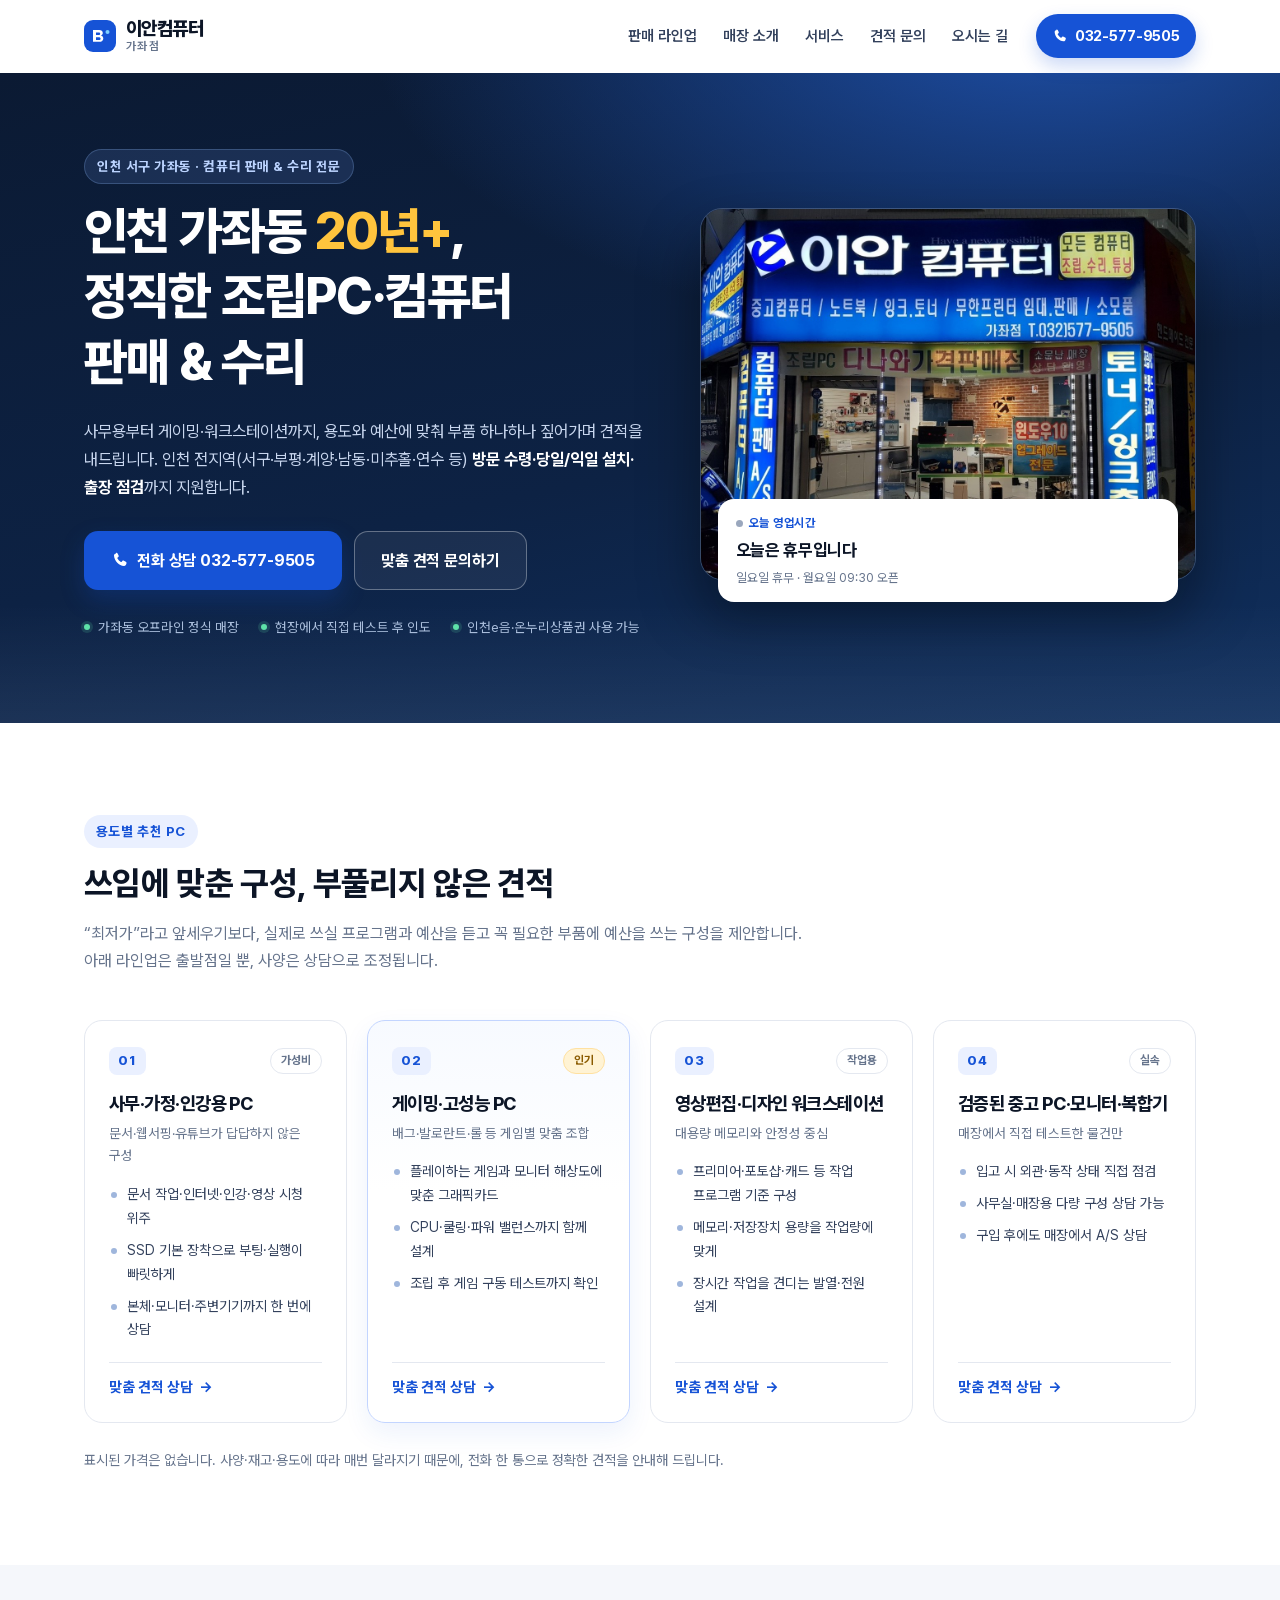
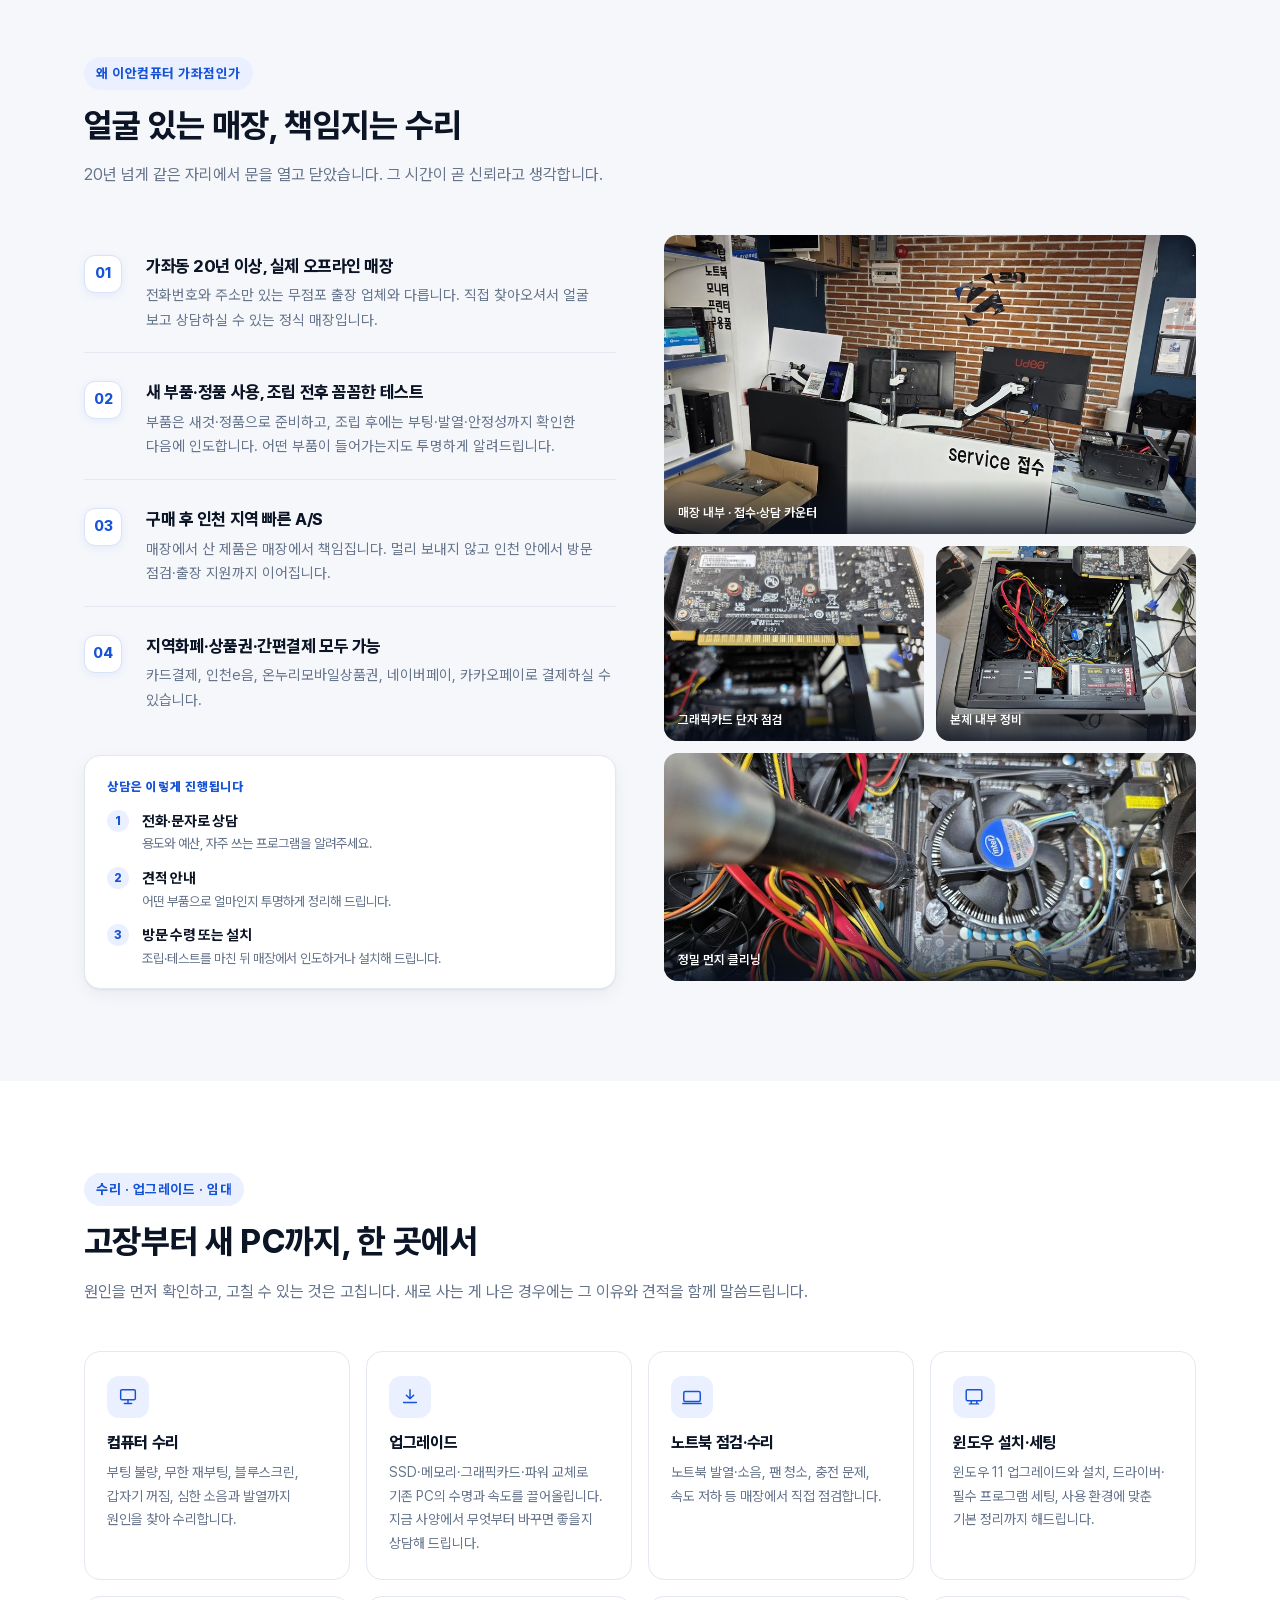
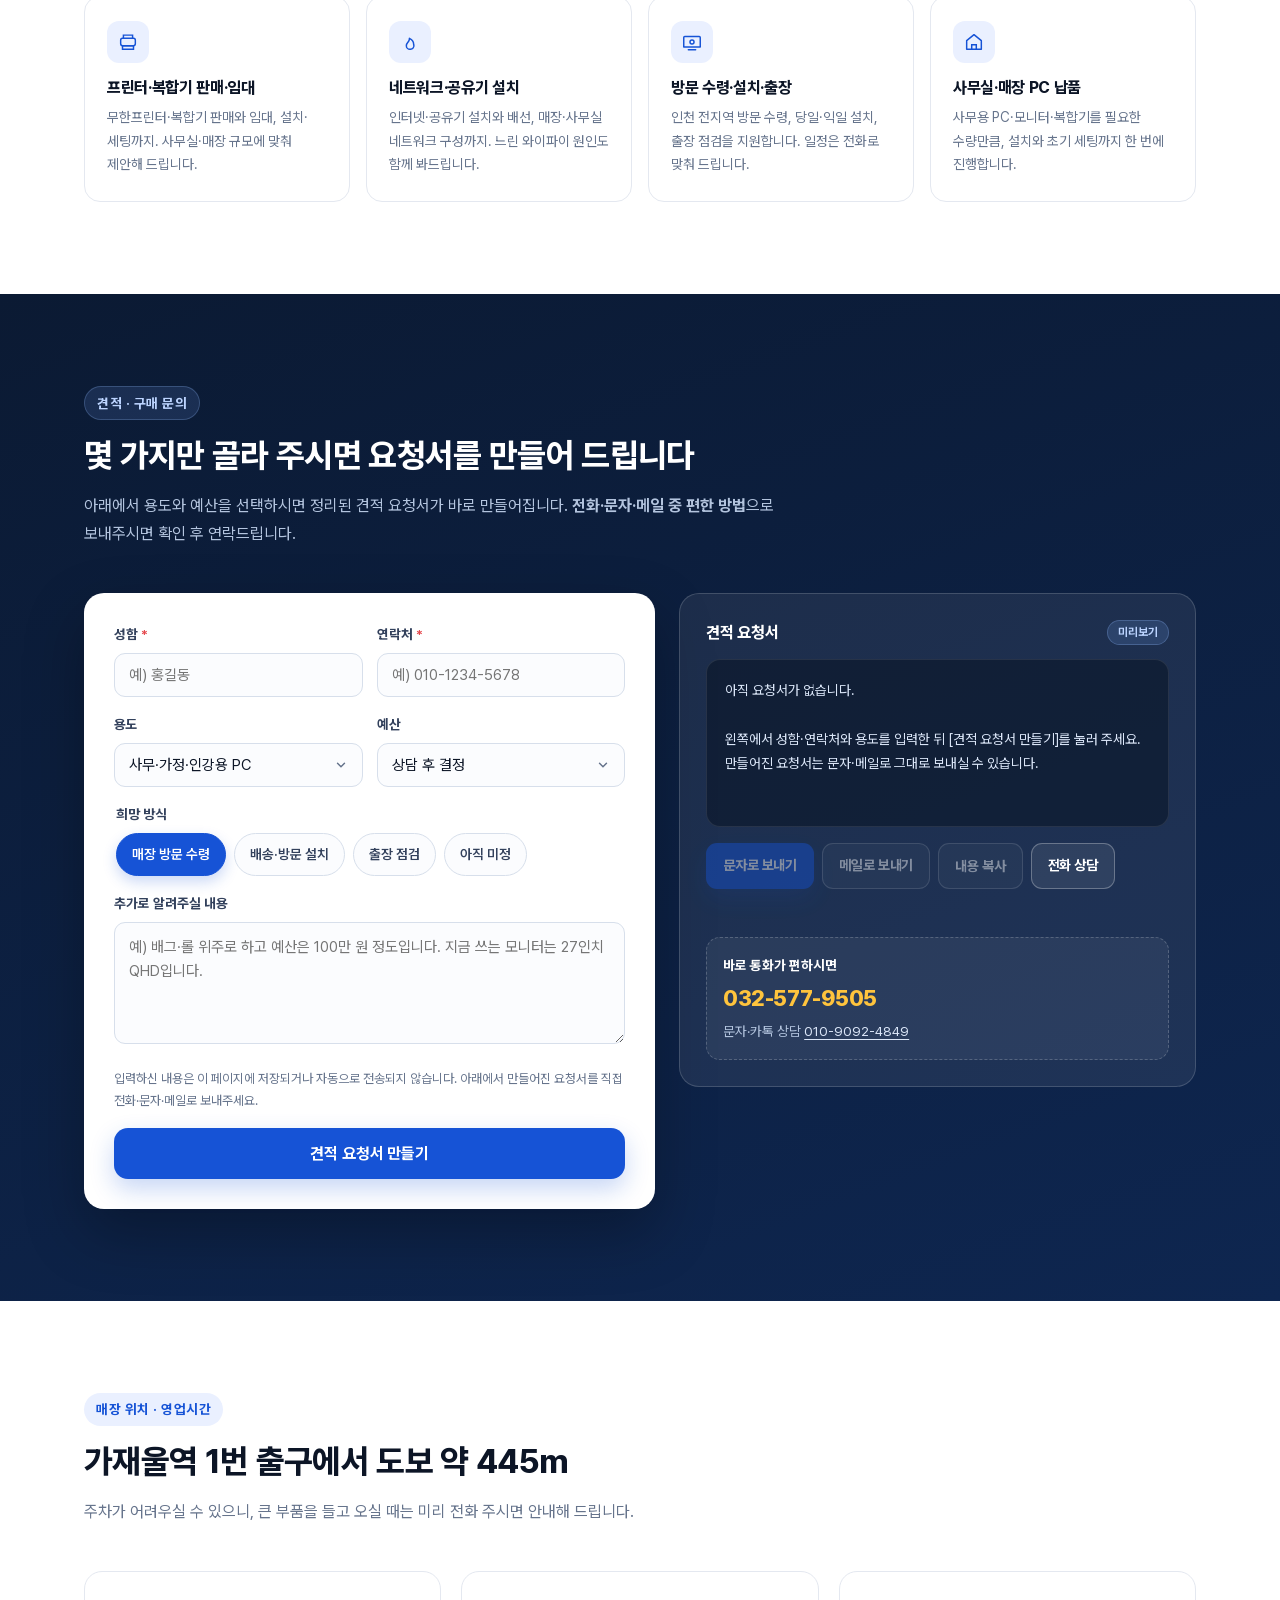
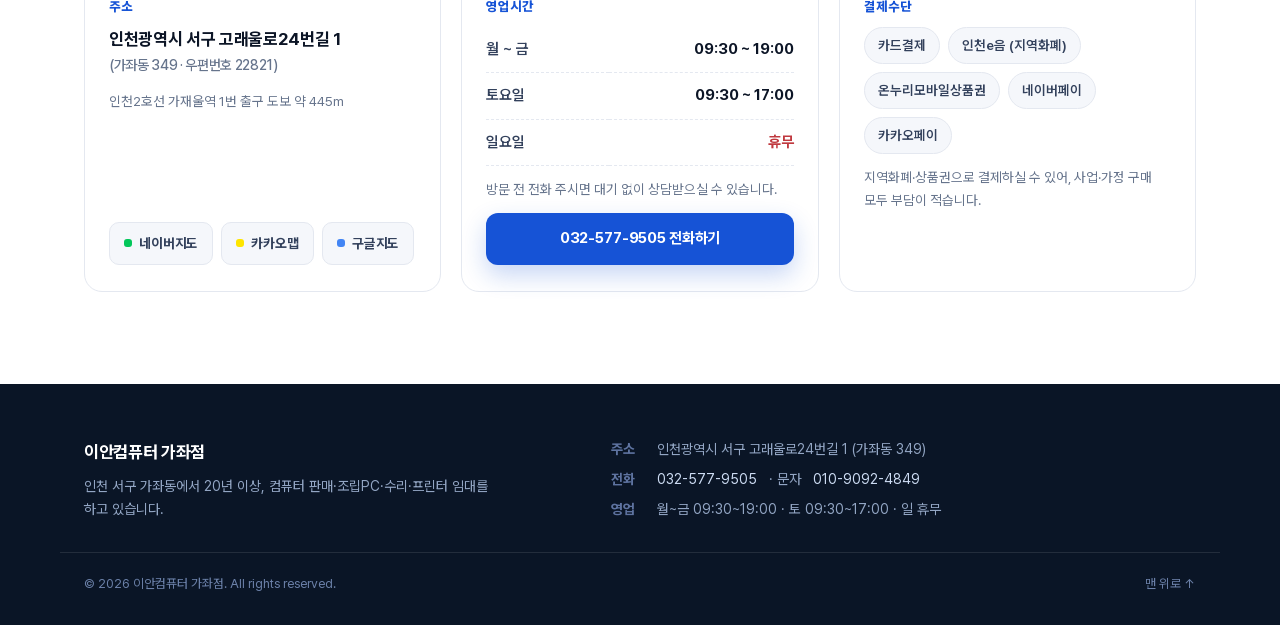
==== index.html @ cfb2df06 "Add files via upload" ====
<!DOCTYPE html>
<html lang="ko">
<head>
<meta charset="utf-8">
<meta name="viewport" content="width=device-width, initial-scale=1">
<title>이안컴퓨터 가좌점 | 인천 가좌동 조립PC·컴퓨터 판매·수리 전문점</title>
<meta name="description" content="인천 서구 가좌동에서 20년 이상 운영 중인 이안컴퓨터 가좌점. 용도별 맞춤 조립PC, 컴퓨터 수리·업그레이드, 프린터·복합기 임대까지. 032-577-9505">
<meta name="keywords" content="가좌동 컴퓨터, 인천 컴퓨터 수리, 가좌동 조립PC, 인천 조립PC, 이안컴퓨터, 프린터 임대">
<meta property="og:type" content="website">
<meta property="og:title" content="이안컴퓨터 가좌점 | 인천 가좌동 20년+, 조립PC·컴퓨터 판매 & 수리">
<meta property="og:description" content="인천 가좌동 20년 이상, 정직한 조립PC·컴퓨터 판매 & 수리. 인천 전지역 방문 수령·설치·출장 지원.">
<meta property="og:image" content="https://shin-ilsup.github.io/eancomputer/images/storefront.jpg">
<meta property="og:url" content="https://shin-ilsup.github.io/eancomputer/">
<meta property="og:locale" content="ko_KR">
<link rel="canonical" href="https://shin-ilsup.github.io/eancomputer/">
<meta name="theme-color" content="#0c1a33">
<link rel="icon" href="images/favicon.svg" type="image/svg+xml">
<link rel="preload" href="fonts/PretendardVariable.woff2" as="font" type="font/woff2" crossorigin>
<link rel="stylesheet" href="css/style.css">
<script type="application/ld+json">
{
  "@context": "https://schema.org",
  "@type": "ComputerStore",
  "name": "이안컴퓨터 가좌점",
  "description": "인천 서구 가좌동에서 20년 이상 운영 중인 컴퓨터 판매·조립PC·수리 전문 매장",
  "telephone": "+82-32-577-9505",
  "address": {
    "@type": "PostalAddress",
    "streetAddress": "고래울로24번길 1",
    "addressLocality": "서구, 인천광역시",
    "addressRegion": "인천광역시",
    "postalCode": "22821",
    "addressCountry": "KR"
  },
  "openingHoursSpecification": [
    {"@type":"OpeningHoursSpecification","dayOfWeek":["Monday","Tuesday","Wednesday","Thursday","Friday"],"opens":"09:30","closes":"19:00"},
    {"@type":"OpeningHoursSpecification","dayOfWeek":"Saturday","opens":"09:30","closes":"17:00"}
  ],
  "paymentAccepted": "카드결제, 인천e음, 온누리모바일상품권, 네이버페이, 카카오페이",
  "hasMap": "https://place.map.kakao.com/11666109",
  "priceRange": "맞춤 견적"
}
</script>
</head>
<body>
<a class="skip-link" href="#main">본문으로 바로가기</a>

<header class="site-header" id="top">
  <div class="wrap header-inner">
    <a class="brand" href="#top" aria-label="이안컴퓨터 가좌점 홈">
      <span class="brand-mark" aria-hidden="true">
        <svg viewBox="0 0 32 32" width="32" height="32" role="img" aria-hidden="true">
          <rect width="32" height="32" rx="9" fill="#1653d6"></rect>
          <path d="M9 10h6.2c2.2 0 3.6 1.2 3.6 3 0 1.2-.7 2.1-1.8 2.5 1.4.4 2.3 1.5 2.3 2.9 0 2-1.6 3.4-4 3.4H9V10zm3 2.4v2.6h2.7c.9 0 1.5-.5 1.5-1.3 0-.8-.6-1.3-1.5-1.3H12zm0 4.8v2.9h3c1 0 1.6-.6 1.6-1.4 0-.9-.7-1.5-1.7-1.5H12z" fill="#fff"></path>
          <circle cx="23.5" cy="12" r="2" fill="#7fd1ff"></circle>
        </svg>
      </span>
      <span class="brand-text">
        <strong>이안컴퓨터</strong>
        <small>가좌점</small>
      </span>
    </a>

    <nav class="nav" id="nav" aria-label="주 메뉴">
      <ul>
        <li><a href="#lineup">판매 라인업</a></li>
        <li><a href="#trust">매장 소개</a></li>
        <li><a href="#service">서비스</a></li>
        <li><a href="#quote">견적 문의</a></li>
        <li><a href="#visit">오시는 길</a></li>
      </ul>
      <a class="nav-call" href="tel:0325779505">
        <svg viewBox="0 0 24 24" width="16" height="16" aria-hidden="true"><path d="M6.6 2.5c.9-.3 1.8.1 2.2.9l1.3 2.5c.4.7.2 1.6-.4 2.1l-.9.8c-.3.3-.4.7-.2 1.1a12 12 0 0 0 4.6 4.6c.4.2.8.1 1.1-.2l.8-.9c.5-.6 1.4-.8 2.1-.4l2.5 1.3c.8.4 1.2 1.3.9 2.2l-.5 1.5c-.4 1.2-1.5 2-2.7 1.9C10.5 19.3 4.7 13.5 4 6.2c-.1-1.2.7-2.3 1.9-2.7l.7-.3z" fill="currentColor"/></svg>
        032-577-9505
      </a>
    </nav>

    <button class="nav-toggle" id="navToggle" aria-expanded="false" aria-controls="nav" aria-label="메뉴 열기">
      <span></span><span></span><span></span>
    </button>
  </div>
</header>

<main id="main">

  <!-- ── 히어로 ── -->
  <section class="hero">
    <div class="wrap hero-inner">
      <div class="hero-copy">
        <p class="eyebrow">인천 서구 가좌동 · 컴퓨터 판매 &amp; 수리 전문</p>
        <h1>인천 가좌동 <span class="hl">20년+</span>,<br>정직한 조립PC·컴퓨터<br class="br-sp"> 판매 &amp; 수리</h1>
        <p class="hero-lead">
          사무용부터 게이밍·워크스테이션까지, 용도와 예산에 맞춰 부품 하나하나 짚어가며 견적을 내드립니다.
          인천 전지역(서구·부평·계양·남동·미추홀·연수 등) <strong>방문 수령·당일/익일 설치·출장 점검</strong>까지 지원합니다.
        </p>
        <div class="hero-actions">
          <a class="btn btn-primary btn-lg" href="tel:0325779505">
            <svg viewBox="0 0 24 24" width="18" height="18" aria-hidden="true"><path d="M6.6 2.5c.9-.3 1.8.1 2.2.9l1.3 2.5c.4.7.2 1.6-.4 2.1l-.9.8c-.3.3-.4.7-.2 1.1a12 12 0 0 0 4.6 4.6c.4.2.8.1 1.1-.2l.8-.9c.5-.6 1.4-.8 2.1-.4l2.5 1.3c.8.4 1.2 1.3.9 2.2l-.5 1.5c-.4 1.2-1.5 2-2.7 1.9C10.5 19.3 4.7 13.5 4 6.2c-.1-1.2.7-2.3 1.9-2.7l.7-.3z" fill="currentColor"/></svg>
            전화 상담 032-577-9505
          </a>
          <a class="btn btn-ghost btn-lg" href="#quote">맞춤 견적 문의하기</a>
        </div>
        <ul class="hero-badges">
          <li><span class="dot"></span>가좌동 오프라인 정식 매장</li>
          <li><span class="dot"></span>현장에서 직접 테스트 후 인도</li>
          <li><span class="dot"></span>인천e음·온누리상품권 사용 가능</li>
        </ul>
      </div>

      <figure class="hero-visual">
        <img src="images/storefront.jpg" alt="이안컴퓨터 가좌점 매장 외관, 파란 간판의 정식 오프라인 매장" width="1200" height="900">
        <figcaption class="hero-card">
          <span class="hero-card-label"><i class="status-dot"></i><span id="openStatus">오늘 영업시간</span></span>
          <strong id="todayHours">월~금 09:30 ~ 19:00</strong>
          <span class="hero-card-sub">토 09:30 ~ 17:00 · 일요일 휴무</span>
        </figcaption>
      </figure>
    </div>
  </section>

  <!-- ── 판매 라인업 ── -->
  <section class="section" id="lineup">
    <div class="wrap">
      <header class="section-head">
        <p class="eyebrow">용도별 추천 PC</p>
        <h2>쓰임에 맞춘 구성, 부풀리지 않은 견적</h2>
        <p class="section-desc">
          “최저가”라고 앞세우기보다, 실제로 쓰실 프로그램과 예산을 듣고 꼭 필요한 부품에 예산을 쓰는 구성을 제안합니다.
          아래 라인업은 출발점일 뿐, 사양은 상담으로 조정됩니다.
        </p>
      </header>

      <div class="cards">
        <article class="card">
          <div class="card-top">
            <span class="card-num">01</span>
            <span class="card-tag">가성비</span>
          </div>
          <h3>사무·가정·인강용 PC</h3>
          <p class="card-sub">문서·웹서핑·유튜브가 답답하지 않은 구성</p>
          <ul class="card-list">
            <li>문서 작업·인터넷·인강·영상 시청 위주</li>
            <li>SSD 기본 장착으로 부팅·실행이 빠릿하게</li>
            <li>본체·모니터·주변기기까지 한 번에 상담</li>
          </ul>
          <a class="card-link" href="#quote" data-purpose="사무·가정·인강용 PC">맞춤 견적 상담 <span aria-hidden="true">→</span></a>
        </article>

        <article class="card card-featured">
          <div class="card-top">
            <span class="card-num">02</span>
            <span class="card-tag tag-hot">인기</span>
          </div>
          <h3>게이밍·고성능 PC</h3>
          <p class="card-sub">배그·발로란트·롤 등 게임별 맞춤 조합</p>
          <ul class="card-list">
            <li>플레이하는 게임과 모니터 해상도에 맞춘 그래픽카드</li>
            <li>CPU·쿨링·파워 밸런스까지 함께 설계</li>
            <li>조립 후 게임 구동 테스트까지 확인</li>
          </ul>
          <a class="card-link" href="#quote" data-purpose="게이밍·고성능 PC">맞춤 견적 상담 <span aria-hidden="true">→</span></a>
        </article>

        <article class="card">
          <div class="card-top">
            <span class="card-num">03</span>
            <span class="card-tag">작업용</span>
          </div>
          <h3>영상편집·디자인 워크스테이션</h3>
          <p class="card-sub">대용량 메모리와 안정성 중심</p>
          <ul class="card-list">
            <li>프리미어·포토샵·캐드 등 작업 프로그램 기준 구성</li>
            <li>메모리·저장장치 용량을 작업량에 맞게</li>
            <li>장시간 작업을 견디는 발열·전원 설계</li>
          </ul>
          <a class="card-link" href="#quote" data-purpose="영상편집·디자인 워크스테이션">맞춤 견적 상담 <span aria-hidden="true">→</span></a>
        </article>

        <article class="card">
          <div class="card-top">
            <span class="card-num">04</span>
            <span class="card-tag">실속</span>
          </div>
          <h3>검증된 중고 PC·모니터·복합기</h3>
          <p class="card-sub">매장에서 직접 테스트한 물건만</p>
          <ul class="card-list">
            <li>입고 시 외관·동작 상태 직접 점검</li>
            <li>사무실·매장용 다량 구성 상담 가능</li>
            <li>구입 후에도 매장에서 A/S 상담</li>
          </ul>
          <a class="card-link" href="#quote" data-purpose="중고 PC·모니터·복합기">맞춤 견적 상담 <span aria-hidden="true">→</span></a>
        </article>
      </div>

      <p class="note-line">
        표시된 가격은 없습니다. 사양·재고·용도에 따라 매번 달라지기 때문에, 전화 한 통으로 정확한 견적을 안내해 드립니다.
      </p>
    </div>
  </section>

  <!-- ── 신뢰 포인트 ── -->
  <section class="section section-alt" id="trust">
    <div class="wrap">
      <header class="section-head">
        <p class="eyebrow">왜 이안컴퓨터 가좌점인가</p>
        <h2>얼굴 있는 매장, 책임지는 수리</h2>
        <p class="section-desc">20년 넘게 같은 자리에서 문을 열고 닫았습니다. 그 시간이 곧 신뢰라고 생각합니다.</p>
      </header>

      <div class="trust-layout">
        <div class="trust-left">
        <div class="trust-points">
          <article class="point">
            <span class="point-num">01</span>
            <div>
              <h3>가좌동 20년 이상, 실제 오프라인 매장</h3>
              <p>전화번호와 주소만 있는 무점포 출장 업체와 다릅니다. 직접 찾아오셔서 얼굴 보고 상담하실 수 있는 정식 매장입니다.</p>
            </div>
          </article>
          <article class="point">
            <span class="point-num">02</span>
            <div>
              <h3>새 부품·정품 사용, 조립 전후 꼼꼼한 테스트</h3>
              <p>부품은 새것·정품으로 준비하고, 조립 후에는 부팅·발열·안정성까지 확인한 다음에 인도합니다. 어떤 부품이 들어가는지도 투명하게 알려드립니다.</p>
            </div>
          </article>
          <article class="point">
            <span class="point-num">03</span>
            <div>
              <h3>구매 후 인천 지역 빠른 A/S</h3>
              <p>매장에서 산 제품은 매장에서 책임집니다. 멀리 보내지 않고 인천 안에서 방문 점검·출장 지원까지 이어집니다.</p>
            </div>
          </article>
          <article class="point">
            <span class="point-num">04</span>
            <div>
              <h3>지역화폐·상품권·간편결제 모두 가능</h3>
              <p>카드결제, 인천e음, 온누리모바일상품권, 네이버페이, 카카오페이로 결제하실 수 있습니다.</p>
            </div>
          </article>
        </div>

        <div class="process">
          <p class="process-title">상담은 이렇게 진행됩니다</p>
          <ol>
            <li>
              <span class="process-num">1</span>
              <div><strong>전화·문자로 상담</strong><em>용도와 예산, 자주 쓰는 프로그램을 알려주세요.</em></div>
            </li>
            <li>
              <span class="process-num">2</span>
              <div><strong>견적 안내</strong><em>어떤 부품으로 얼마인지 투명하게 정리해 드립니다.</em></div>
            </li>
            <li>
              <span class="process-num">3</span>
              <div><strong>방문 수령 또는 설치</strong><em>조립·테스트를 마친 뒤 매장에서 인도하거나 설치해 드립니다.</em></div>
            </li>
          </ol>
        </div>
        </div>

        <div class="gallery">
          <figure class="gallery-item gallery-main">
            <img src="images/counter.jpg" alt="이안컴퓨터 가좌점 매장 내부 접수 카운터와 상담 데스크" width="1000" height="750" loading="lazy">
            <figcaption>매장 내부 · 접수·상담 카운터</figcaption>
          </figure>
          <figure class="gallery-item">
            <img src="images/repair-gpu.jpg" alt="그래픽카드 단자를 확대해 접점 상태를 점검하는 모습" width="1000" height="750" loading="lazy">
            <figcaption>그래픽카드 단자 점검</figcaption>
          </figure>
          <figure class="gallery-item">
            <img src="images/repair-pc.jpg" alt="PC 본체 내부를 열어 케이블과 부품을 정비하는 모습" width="1000" height="750" loading="lazy">
            <figcaption>본체 내부 정비</figcaption>
          </figure>
          <figure class="gallery-item">
            <img src="images/repair-clean.jpg" alt="PC 내부 먼지를 정밀하게 청소하는 작업 모습" width="1000" height="750" loading="lazy">
            <figcaption>정밀 먼지 클리닝</figcaption>
          </figure>
        </div>
      </div>
    </div>
  </section>

  <!-- ── 서비스 ── -->
  <section class="section" id="service">
    <div class="wrap">
      <header class="section-head">
        <p class="eyebrow">수리 · 업그레이드 · 임대</p>
        <h2>고장부터 새 PC까지, 한 곳에서</h2>
        <p class="section-desc">
          원인을 먼저 확인하고, 고칠 수 있는 것은 고칩니다. 새로 사는 게 나은 경우에는 그 이유와 견적을 함께 말씀드립니다.
        </p>
      </header>

      <div class="services">
        <article class="service">
          <span class="service-icon" aria-hidden="true">
            <svg viewBox="0 0 24 24" width="22" height="22"><path d="M4 5.5A1.5 1.5 0 0 1 5.5 4h13A1.5 1.5 0 0 1 20 5.5v8A1.5 1.5 0 0 1 18.5 15h-13A1.5 1.5 0 0 1 4 13.5v-8Z" fill="none" stroke="currentColor" stroke-width="1.6"/><path d="M8 19h8M12 15v4" stroke="currentColor" stroke-width="1.6" stroke-linecap="round"/></svg>
          </span>
          <h3>컴퓨터 수리</h3>
          <p>부팅 불량, 무한 재부팅, 블루스크린, 갑자기 꺼짐, 심한 소음과 발열까지 원인을 찾아 수리합니다.</p>
        </article>

        <article class="service">
          <span class="service-icon" aria-hidden="true">
            <svg viewBox="0 0 24 24" width="22" height="22"><path d="M12 4v10m0 0 4-4m-4 4-4-4" fill="none" stroke="currentColor" stroke-width="1.6" stroke-linecap="round" stroke-linejoin="round"/><path d="M5 18h14" stroke="currentColor" stroke-width="1.6" stroke-linecap="round"/></svg>
          </span>
          <h3>업그레이드</h3>
          <p>SSD·메모리·그래픽카드·파워 교체로 기존 PC의 수명과 속도를 끌어올립니다. 지금 사양에서 무엇부터 바꾸면 좋을지 상담해 드립니다.</p>
        </article>

        <article class="service">
          <span class="service-icon" aria-hidden="true">
            <svg viewBox="0 0 24 24" width="22" height="22"><rect x="3" y="6" width="18" height="11" rx="1.6" fill="none" stroke="currentColor" stroke-width="1.6"/><path d="M2 19h20" stroke="currentColor" stroke-width="1.6" stroke-linecap="round"/></svg>
          </span>
          <h3>노트북 점검·수리</h3>
          <p>노트북 발열·소음, 팬 청소, 충전 문제, 속도 저하 등 매장에서 직접 점검합니다.</p>
        </article>

        <article class="service">
          <span class="service-icon" aria-hidden="true">
            <svg viewBox="0 0 24 24" width="22" height="22"><rect x="3.5" y="4" width="17" height="12" rx="1.5" fill="none" stroke="currentColor" stroke-width="1.6"/><path d="M7 19.5h10M9 16v3.5M15 16v3.5" stroke="currentColor" stroke-width="1.6" stroke-linecap="round"/></svg>
          </span>
          <h3>윈도우 설치·세팅</h3>
          <p>윈도우 11 업그레이드와 설치, 드라이버·필수 프로그램 세팅, 사용 환경에 맞춘 기본 정리까지 해드립니다.</p>
        </article>

        <article class="service">
          <span class="service-icon" aria-hidden="true">
            <svg viewBox="0 0 24 24" width="22" height="22"><path d="M7 8V4.5h10V8M6 16h12v4H6z" fill="none" stroke="currentColor" stroke-width="1.6"/><path d="M6 8h12a2 2 0 0 1 2 2v4a2 2 0 0 1-2 2H6a2 2 0 0 1-2-2v-4a2 2 0 0 1 2-2Z" fill="none" stroke="currentColor" stroke-width="1.6"/></svg>
          </span>
          <h3>프린터·복합기 판매·임대</h3>
          <p>무한프린터·복합기 판매와 임대, 설치·세팅까지. 사무실·매장 규모에 맞춰 제안해 드립니다.</p>
        </article>

        <article class="service">
          <span class="service-icon" aria-hidden="true">
            <svg viewBox="0 0 24 24" width="22" height="22"><path d="M12 20a4 4 0 0 1-4-4c0-2 1.5-3.4 2.4-4.6.7-.9 1-1.7 1-3.4 2.2 1 4.6 3.4 4.6 6.6A3.9 3.9 0 0 1 12 20Z" fill="none" stroke="currentColor" stroke-width="1.6" stroke-linejoin="round"/></svg>
          </span>
          <h3>네트워크·공유기 설치</h3>
          <p>인터넷·공유기 설치와 배선, 매장·사무실 네트워크 구성까지. 느린 와이파이 원인도 함께 봐드립니다.</p>
        </article>

        <article class="service">
          <span class="service-icon" aria-hidden="true">
            <svg viewBox="0 0 24 24" width="22" height="22"><path d="M3 17.5V7.2c0-.7.5-1.2 1.1-1.2h15.8c.6 0 1.1.5 1.1 1.2v10.3" fill="none" stroke="currentColor" stroke-width="1.6"/><path d="M3 17.5h18M8 20.5h8" stroke="currentColor" stroke-width="1.6" stroke-linecap="round"/><circle cx="12" cy="12" r="2.2" fill="none" stroke="currentColor" stroke-width="1.6"/></svg>
          </span>
          <h3>방문 수령·설치·출장</h3>
          <p>인천 전지역 방문 수령, 당일·익일 설치, 출장 점검을 지원합니다. 일정은 전화로 맞춰 드립니다.</p>
        </article>

        <article class="service">
          <span class="service-icon" aria-hidden="true">
            <svg viewBox="0 0 24 24" width="22" height="22"><path d="M4 10.5 12 4l8 6.5V20H4v-9.5Z" fill="none" stroke="currentColor" stroke-width="1.6" stroke-linejoin="round"/><path d="M9.5 20v-5h5v5" fill="none" stroke="currentColor" stroke-width="1.6"/></svg>
          </span>
          <h3>사무실·매장 PC 납품</h3>
          <p>사무용 PC·모니터·복합기를 필요한 수량만큼, 설치와 초기 세팅까지 한 번에 진행합니다.</p>
        </article>
      </div>
    </div>
  </section>

  <!-- ── 견적 문의 ── -->
  <section class="section section-dark" id="quote">
    <div class="wrap">
      <header class="section-head section-head-light">
        <p class="eyebrow">견적 · 구매 문의</p>
        <h2>몇 가지만 골라 주시면 요청서를 만들어 드립니다</h2>
        <p class="section-desc">
          아래에서 용도와 예산을 선택하시면 정리된 견적 요청서가 바로 만들어집니다.
          <strong>전화·문자·메일 중 편한 방법</strong>으로 보내주시면 확인 후 연락드립니다.
        </p>
      </header>

      <div class="quote-layout">
        <form class="quote-form" id="quoteForm" novalidate>
          <div class="field-row">
            <div class="field">
              <label for="qName">성함 <span class="req">*</span></label>
              <input type="text" id="qName" name="name" autocomplete="name" placeholder="예) 홍길동" required>
            </div>
            <div class="field">
              <label for="qPhone">연락처 <span class="req">*</span></label>
              <input type="tel" id="qPhone" name="phone" autocomplete="tel" inputmode="tel" placeholder="예) 010-1234-5678" required>
            </div>
          </div>

          <div class="field-row">
            <div class="field">
              <label for="qPurpose">용도</label>
              <select id="qPurpose" name="purpose">
                <option value="사무·가정·인강용 PC">사무·가정·인강용 PC</option>
                <option value="게이밍·고성능 PC">게이밍·고성능 PC</option>
                <option value="영상편집·디자인 워크스테이션">영상편집·디자인 워크스테이션</option>
                <option value="중고 PC·모니터·복합기">중고 PC·모니터·복합기</option>
                <option value="컴퓨터 수리·점검">컴퓨터 수리·점검</option>
                <option value="업그레이드(SSD·메모리·그래픽카드)">업그레이드(SSD·메모리·그래픽카드)</option>
                <option value="노트북 점검·수리">노트북 점검·수리</option>
                <option value="프린터·복합기 판매·임대">프린터·복합기 판매·임대</option>
                <option value="윈도우 설치·세팅">윈도우 설치·세팅</option>
                <option value="기타 문의">기타 문의</option>
              </select>
            </div>
            <div class="field">
              <label for="qBudget">예산</label>
              <select id="qBudget" name="budget">
                <option value="상담 후 결정">상담 후 결정</option>
                <option value="50만 원 이하">50만 원 이하</option>
                <option value="50만 ~ 80만 원">50만 ~ 80만 원</option>
                <option value="80만 ~ 120만 원">80만 ~ 120만 원</option>
                <option value="120만 ~ 200만 원">120만 ~ 200만 원</option>
                <option value="200만 원 이상">200만 원 이상</option>
              </select>
            </div>
          </div>

          <fieldset class="field">
            <legend>희망 방식</legend>
            <div class="chips">
              <label class="chip"><input type="radio" name="delivery" value="매장 방문 수령" checked><span>매장 방문 수령</span></label>
              <label class="chip"><input type="radio" name="delivery" value="배송·방문 설치"><span>배송·방문 설치</span></label>
              <label class="chip"><input type="radio" name="delivery" value="출장 점검"><span>출장 점검</span></label>
              <label class="chip"><input type="radio" name="delivery" value="아직 미정"><span>아직 미정</span></label>
            </div>
          </fieldset>

          <div class="field">
            <label for="qMessage">추가로 알려주실 내용</label>
            <textarea id="qMessage" name="message" rows="4" placeholder="예) 배그·롤 위주로 하고 예산은 100만 원 정도입니다. 지금 쓰는 모니터는 27인치 QHD입니다."></textarea>
          </div>

          <p class="form-note">
            입력하신 내용은 이 페이지에 저장되거나 자동으로 전송되지 않습니다. 아래에서 만들어진 요청서를 직접 전화·문자·메일로 보내주세요.
          </p>

          <button class="btn btn-primary btn-lg btn-block" type="submit" id="buildBtn">견적 요청서 만들기</button>
          <p class="form-error" id="formError" role="alert" hidden>성함과 연락처를 입력해 주세요.</p>
        </form>

        <aside class="quote-result" id="quoteResult" aria-live="polite">
          <div class="result-head">
            <h3>견적 요청서</h3>
            <span class="result-badge">미리보기</span>
          </div>
          <pre class="result-text" id="resultText"></pre>
          <div class="result-actions">
            <a class="btn btn-primary" id="sendSms" href="sms:01090924849">문자로 보내기</a>
            <a class="btn btn-ghost" id="sendMail" href="mailto:evrc130@naver.com">메일로 보내기</a>
            <button class="btn btn-ghost" type="button" id="copyBtn">내용 복사</button>
            <a class="btn btn-ghost" href="tel:0325779505">전화 상담</a>
          </div>
          <p class="result-hint" id="resultHint"></p>
          <div class="muted-box">
            <strong>바로 통화가 편하시면</strong>
            <a class="big-tel" href="tel:0325779505">032-577-9505</a>
            <span>문자·카톡 상담 <a href="sms:01090924849">010-9092-4849</a></span>
          </div>
        </aside>
      </div>
    </div>
  </section>

  <!-- ── 오시는 길 ── -->
  <section class="section" id="visit">
    <div class="wrap">
      <header class="section-head">
        <p class="eyebrow">매장 위치 · 영업시간</p>
        <h2>가재울역 1번 출구에서 도보 약 445m</h2>
        <p class="section-desc">주차가 어려우실 수 있으니, 큰 부품을 들고 오실 때는 미리 전화 주시면 안내해 드립니다.</p>
      </header>

      <div class="visit-grid">
        <div class="visit-card">
          <h3>주소</h3>
          <p class="visit-address">인천광역시 서구 고래울로24번길 1<br><span>(가좌동 349 · 우편번호 22821)</span></p>
          <p class="visit-sub">인천2호선 가재울역 1번 출구 도보 약 445m</p>
          <div class="map-buttons">
            <a class="btn btn-map naver" href="https://map.naver.com/p/search/%EC%9D%B4%EC%95%88%EC%BB%B4%ED%93%A8%ED%84%B0%20%EA%B0%80%EC%A2%8C%EC%A0%90" target="_blank" rel="noopener">
              <span class="map-dot"></span>네이버지도
            </a>
            <a class="btn btn-map kakao" href="https://place.map.kakao.com/11666109" target="_blank" rel="noopener">
              <span class="map-dot"></span>카카오맵
            </a>
            <a class="btn btn-map google" href="https://maps.google.com/?cid=5694493162171802148" target="_blank" rel="noopener">
              <span class="map-dot"></span>구글지도
            </a>
          </div>
        </div>

        <div class="visit-card">
          <h3>영업시간</h3>
          <table class="hours">
            <tbody>
              <tr><th>월 ~ 금</th><td>09:30 ~ 19:00</td></tr>
              <tr><th>토요일</th><td>09:30 ~ 17:00</td></tr>
              <tr><th>일요일</th><td class="closed">휴무</td></tr>
            </tbody>
          </table>
          <p class="visit-sub">방문 전 전화 주시면 대기 없이 상담받으실 수 있습니다.</p>
          <a class="btn btn-primary btn-block" href="tel:0325779505">032-577-9505 전화하기</a>
        </div>

        <div class="visit-card">
          <h3>결제수단</h3>
          <ul class="pays">
            <li>카드결제</li>
            <li>인천e음 (지역화폐)</li>
            <li>온누리모바일상품권</li>
            <li>네이버페이</li>
            <li>카카오페이</li>
          </ul>
          <p class="visit-sub">지역화폐·상품권으로 결제하실 수 있어, 사업·가정 구매 모두 부담이 적습니다.</p>
        </div>
      </div>
    </div>
  </section>
</main>

<footer class="site-footer">
  <div class="wrap footer-inner">
    <div class="footer-brand">
      <strong>이안컴퓨터 가좌점</strong>
      <p>인천 서구 가좌동에서 20년 이상, 컴퓨터 판매·조립PC·수리·프린터 임대를 하고 있습니다.</p>
    </div>
    <div class="footer-info">
      <p><span>주소</span> 인천광역시 서구 고래울로24번길 1 (가좌동 349)</p>
      <p><span>전화</span> <a href="tel:0325779505">032-577-9505</a> · 문자 <a href="sms:01090924849">010-9092-4849</a></p>
      <p><span>영업</span> 월~금 09:30~19:00 · 토 09:30~17:00 · 일 휴무</p>
    </div>
  </div>
  <div class="wrap footer-bottom">
    <span>© <span id="year">2026</span> 이안컴퓨터 가좌점. All rights reserved.</span>
    <a href="#top">맨 위로 ↑</a>
  </div>
</footer>

<!-- 모바일 하단 고정 CTA -->
<div class="mobile-bar" aria-label="빠른 상담">
  <a class="mb-call" href="tel:0325779505">
    <svg viewBox="0 0 24 24" width="18" height="18" aria-hidden="true"><path d="M6.6 2.5c.9-.3 1.8.1 2.2.9l1.3 2.5c.4.7.2 1.6-.4 2.1l-.9.8c-.3.3-.4.7-.2 1.1a12 12 0 0 0 4.6 4.6c.4.2.8.1 1.1-.2l.8-.9c.5-.6 1.4-.8 2.1-.4l2.5 1.3c.8.4 1.2 1.3.9 2.2l-.5 1.5c-.4 1.2-1.5 2-2.7 1.9C10.5 19.3 4.7 13.5 4 6.2c-.1-1.2.7-2.3 1.9-2.7l.7-.3z" fill="currentColor"/></svg>
    전화 상담
  </a>
  <a class="mb-sms" href="sms:01090924849">문자 문의</a>
  <a class="mb-quote" href="#quote">견적 문의</a>
</div>

<script src="js/main.js"></script>
</body>
</html>
---- css/style.css ----
/* =============================================================
   이안컴퓨터 가좌점 — store site styles
   ============================================================= */

@font-face {
  font-family: "Pretendard";
  src: url("../fonts/PretendardVariable.woff2") format("woff2-variations");
  font-weight: 45 920;
  font-style: normal;
  font-display: swap;
}

:root {
  --ink: #0c1526;
  --ink-soft: #33415c;
  --muted: #66748c;
  --line: #e4e8f0;
  --bg: #ffffff;
  --bg-alt: #f5f7fb;
  --brand: #1653d6;
  --brand-dark: #103fa8;
  --brand-soft: #eaf0ff;
  --accent: #ffc43d;
  --dark: #0c1a33;
  --radius: 18px;
  --radius-sm: 12px;
  --shadow-sm: 0 1px 2px rgba(12, 21, 38, .06), 0 6px 18px rgba(12, 21, 38, .05);
  --shadow-md: 0 14px 38px rgba(12, 21, 38, .12);
  --wrap: 1160px;
}

* { box-sizing: border-box; }

html { scroll-behavior: smooth; scroll-padding-top: 84px; }

body {
  margin: 0;
  font-family: "Pretendard", -apple-system, BlinkMacSystemFont, "Apple SD Gothic Neo", "Malgun Gothic", "Noto Sans KR", sans-serif;
  font-size: 16px;
  line-height: 1.7;
  color: var(--ink);
  background: var(--bg);
  -webkit-font-smoothing: antialiased;
  word-break: keep-all;
  overflow-wrap: break-word;
}

img { max-width: 100%; height: auto; display: block; }

a { color: inherit; text-decoration: none; }

h1, h2, h3 { line-height: 1.32; letter-spacing: -.02em; margin: 0; font-weight: 750; }

p { margin: 0; }

ul, ol { margin: 0; }

.wrap { width: 100%; max-width: var(--wrap); margin: 0 auto; padding: 0 24px; }

.skip-link {
  position: absolute; left: 12px; top: -60px; z-index: 100;
  background: var(--brand); color: #fff; padding: 10px 16px; border-radius: 8px;
  transition: top .2s;
}
.skip-link:focus { top: 12px; }

:focus-visible { outline: 3px solid #7aa2ff; outline-offset: 3px; border-radius: 6px; }

/* ── header ─────────────────────────────────────────────── */
.site-header {
  position: sticky; top: 0; z-index: 50;
  background: rgba(255, 255, 255, .9);
  backdrop-filter: saturate(150%) blur(10px);
  border-bottom: 1px solid transparent;
  transition: border-color .2s, box-shadow .2s;
}
.site-header.is-stuck {
  border-bottom-color: var(--line);
  box-shadow: 0 6px 20px rgba(12, 21, 38, .06);
}
.header-inner {
  display: flex; align-items: center; justify-content: space-between;
  gap: 16px; min-height: 72px;
}

.brand { display: inline-flex; align-items: center; gap: 10px; }
.brand-mark { display: inline-flex; }
.brand-text { display: flex; flex-direction: column; line-height: 1.15; }
.brand-text strong { font-size: 19px; font-weight: 800; letter-spacing: -.03em; }
.brand-text small { font-size: 11.5px; color: var(--muted); letter-spacing: .12em; font-weight: 600; }

.nav { display: flex; align-items: center; gap: 28px; }
.nav ul { display: flex; gap: 26px; list-style: none; padding: 0; }
.nav ul a {
  font-size: 15px; font-weight: 600; color: var(--ink-soft);
  padding: 6px 0; position: relative;
}
.nav ul a::after {
  content: ""; position: absolute; left: 0; right: 100%; bottom: 0; height: 2px;
  background: var(--brand); transition: right .22s ease;
}
.nav ul a:hover { color: var(--ink); }
.nav ul a:hover::after { right: 0; }

.nav-call {
  display: inline-flex; align-items: center; gap: 7px;
  background: var(--brand); color: #fff;
  padding: 10px 16px; border-radius: 999px;
  font-size: 14.5px; font-weight: 700; letter-spacing: -.01em;
  box-shadow: 0 8px 18px rgba(22, 83, 214, .22);
  transition: transform .15s, background .15s;
  white-space: nowrap;
}
.nav-call:hover { background: var(--brand-dark); transform: translateY(-1px); }

.nav-toggle {
  display: none; flex-direction: column; justify-content: center; gap: 5px;
  width: 44px; height: 44px; padding: 0 10px;
  background: none; border: 1px solid var(--line); border-radius: 12px; cursor: pointer;
}
.nav-toggle span { display: block; height: 2px; background: var(--ink); border-radius: 2px; transition: transform .2s, opacity .2s; }
.nav-toggle[aria-expanded="true"] span:nth-child(1) { transform: translateY(7px) rotate(45deg); }
.nav-toggle[aria-expanded="true"] span:nth-child(2) { opacity: 0; }
.nav-toggle[aria-expanded="true"] span:nth-child(3) { transform: translateY(-7px) rotate(-45deg); }

/* ── buttons ────────────────────────────────────────────── */
.btn {
  display: inline-flex; align-items: center; justify-content: center; gap: 8px;
  padding: 12px 22px; border-radius: 12px; border: 1px solid transparent;
  font-family: inherit; font-size: 15px; font-weight: 700; letter-spacing: -.01em;
  cursor: pointer; transition: transform .15s, box-shadow .15s, background .15s, border-color .15s;
  text-align: center;
}
.btn-lg { padding: 15px 26px; font-size: 16px; border-radius: 14px; }
.btn-block { width: 100%; }
.btn-primary {
  background: var(--brand); color: #fff;
  box-shadow: 0 10px 24px rgba(22, 83, 214, .24);
}
.btn-primary:hover { background: var(--brand-dark); transform: translateY(-2px); box-shadow: 0 14px 30px rgba(22, 83, 214, .3); }
.btn-ghost {
  background: #fff; color: var(--ink); border-color: #cfd8e8;
}
.btn-ghost:hover { border-color: var(--brand); color: var(--brand); transform: translateY(-2px); }

/* ── hero ───────────────────────────────────────────────── */
.hero {
  position: relative;
  background:
    radial-gradient(1100px 520px at 82% -8%, #1e4fa8 0%, rgba(30, 79, 168, 0) 62%),
    linear-gradient(168deg, #0b1a33 0%, #0d2244 58%, #10305f 100%);
  color: #fff;
  padding: 76px 0 84px;
  overflow: hidden;
}
.hero::after {
  content: ""; position: absolute; inset: auto 0 0 0; height: 120px;
  background: linear-gradient(to bottom, rgba(255, 255, 255, 0), rgba(255, 255, 255, .06));
  pointer-events: none;
}
.hero-inner {
  display: grid; grid-template-columns: 1.06fr .94fr; gap: 56px; align-items: center;
  position: relative; z-index: 1;
}
.eyebrow {
  display: inline-block; font-size: 13.5px; font-weight: 700; letter-spacing: .04em;
  color: var(--brand); margin-bottom: 14px;
  padding: 5px 12px; border-radius: 999px; background: var(--brand-soft);
}
.hero .eyebrow { color: #bcd4ff; background: rgba(120, 165, 255, .14); border: 1px solid rgba(150, 190, 255, .24); }
.hero h1 {
  font-size: clamp(2.1rem, 4vw, 3.35rem);
  font-weight: 800; letter-spacing: -.035em; line-height: 1.28;
  margin: 0 0 22px;
}
.hero h1 .hl {
  color: var(--accent);
  position: relative;
  white-space: nowrap;
}
.hero-lead {
  font-size: 16.5px; color: #c8d6ee; max-width: 36em; margin-bottom: 30px;
}
.hero-lead strong { color: #fff; font-weight: 700; }
.hero-actions { display: flex; flex-wrap: wrap; gap: 12px; margin-bottom: 26px; }
.hero .btn-ghost {
  background: rgba(255, 255, 255, .06); color: #fff; border-color: rgba(255, 255, 255, .32);
}
.hero .btn-ghost:hover { background: rgba(255, 255, 255, .14); color: #fff; border-color: #fff; }
.hero-badges {
  display: flex; flex-wrap: wrap; gap: 8px 22px; list-style: none; padding: 0;
  font-size: 13.5px; color: #a9bddb;
}
.hero-badges li { display: inline-flex; align-items: center; gap: 8px; }
.hero-badges .dot { width: 6px; height: 6px; border-radius: 50%; background: #5ee1a8; box-shadow: 0 0 0 3px rgba(94, 225, 168, .16); }

.hero-visual { margin: 0; position: relative; }
.hero-visual img {
  width: 100%; border-radius: 22px; border: 1px solid rgba(255, 255, 255, .18);
  box-shadow: 0 30px 60px rgba(0, 0, 0, .42);
  aspect-ratio: 4 / 3; object-fit: cover;
}
.hero-card {
  position: absolute; left: 18px; right: 18px; bottom: -22px;
  background: #fff; color: var(--ink);
  border-radius: 16px; padding: 14px 18px;
  box-shadow: var(--shadow-md);
  display: grid; gap: 2px;
}
.hero-card-label { font-size: 12px; font-weight: 700; color: var(--brand); letter-spacing: .04em; display: inline-flex; align-items: center; gap: 6px; }
.status-dot { width: 7px; height: 7px; border-radius: 50%; background: #9aa7bd; flex: none; }
.hero-card-label.is-open { color: #0e9f5f; }
.hero-card-label.is-open .status-dot { background: #12b76a; box-shadow: 0 0 0 3px rgba(18, 183, 106, .16); }
.hero-card strong { font-size: 17px; letter-spacing: -.02em; }
.hero-card-sub { font-size: 12.5px; color: var(--muted); }

/* ── sections ───────────────────────────────────────────── */
.section { padding: 92px 0; }
.section-alt { background: var(--bg-alt); }
.section-dark {
  background: linear-gradient(160deg, #0b1a33 0%, #0e2650 100%);
  color: #fff;
}
.section-head { max-width: 46em; margin-bottom: 46px; }
.section-head h2 { font-size: clamp(1.6rem, 2.6vw, 2.15rem); margin-bottom: 14px; }
.section-desc { color: var(--muted); font-size: 16px; }
.section-head-light .section-desc { color: #b3c4de; }
.section-head-light .eyebrow { color: #bcd4ff; background: rgba(120, 165, 255, .14); border: 1px solid rgba(150, 190, 255, .24); }
.section-head-light h2 { color: #fff; }

/* ── lineup cards ───────────────────────────────────────── */
.cards { display: grid; grid-template-columns: repeat(4, 1fr); gap: 20px; }
.card {
  background: #fff; border: 1px solid var(--line); border-radius: var(--radius);
  padding: 26px 24px 22px; display: flex; flex-direction: column;
  transition: transform .2s, box-shadow .2s, border-color .2s;
}
.card:hover { transform: translateY(-4px); box-shadow: var(--shadow-md); border-color: #cddaf5; }
.card-featured {
  border-color: #c3d5ff;
  background: linear-gradient(180deg, #f7faff 0%, #ffffff 42%);
  box-shadow: 0 10px 26px rgba(22, 83, 214, .08);
}
.card-top { display: flex; align-items: center; justify-content: space-between; margin-bottom: 16px; }
.card-num {
  font-size: 13px; font-weight: 800; letter-spacing: .06em; color: var(--brand);
  background: var(--brand-soft); border-radius: 8px; padding: 3px 9px;
}
.card-tag {
  font-size: 11.5px; font-weight: 700; color: var(--muted);
  border: 1px solid var(--line); border-radius: 999px; padding: 2px 10px;
}
.tag-hot { color: #8a5b00; background: #fff3d4; border-color: #ffe1a1; }
.card h3 { font-size: 18.5px; margin-bottom: 6px; letter-spacing: -.03em; }
.card-sub { font-size: 13.5px; color: var(--muted); margin-bottom: 16px; }
.card-list { list-style: none; padding: 0; margin: 0 0 20px; display: grid; gap: 8px; font-size: 14px; color: var(--ink-soft); }
.card-list li { position: relative; padding-left: 18px; }
.card-list li::before {
  content: ""; position: absolute; left: 2px; top: 9px;
  width: 6px; height: 6px; border-radius: 50%; background: #9fb6dc;
}
.card-link {
  margin-top: auto; font-size: 14.5px; font-weight: 700; color: var(--brand);
  display: inline-flex; align-items: center; gap: 6px; padding-top: 12px;
  border-top: 1px solid var(--line);
}
.card-link span { transition: transform .18s; }
.card-link:hover span { transform: translateX(4px); }

.note-line { margin-top: 26px; font-size: 14px; color: var(--muted); }

/* ── trust ──────────────────────────────────────────────── */
.trust-layout { display: grid; grid-template-columns: 1fr 1fr; gap: 48px; align-items: start; }
.trust-points { display: grid; gap: 8px; }
.point {
  display: grid; grid-template-columns: 46px 1fr; gap: 16px;
  padding: 20px 0; border-bottom: 1px solid var(--line);
}
.point:last-child { border-bottom: 0; }
.point-num {
  font-size: 14px; font-weight: 800; color: var(--brand);
  width: 38px; height: 38px; border-radius: 11px;
  display: grid; place-items: center;
  background: #fff; border: 1px solid #d8e2f8;
  box-shadow: 0 2px 8px rgba(22, 83, 214, .08);
}
.point h3 { font-size: 17px; margin-bottom: 6px; letter-spacing: -.025em; }
.point p { font-size: 14.5px; color: var(--muted); }

.trust-left { display: grid; gap: 22px; }
.process {
  background: #fff; border: 1px solid var(--line); border-radius: 16px;
  padding: 20px 22px; box-shadow: var(--shadow-sm);
}
.process-title { font-size: 12.5px; font-weight: 800; letter-spacing: .06em; color: var(--brand); margin-bottom: 12px; }
.process ol { list-style: none; padding: 0; margin: 0; display: grid; gap: 12px; }
.process li { display: grid; grid-template-columns: 24px 1fr; gap: 11px; align-items: start; }
.process-num {
  width: 22px; height: 22px; border-radius: 50%; display: grid; place-items: center;
  background: var(--brand-soft); color: var(--brand); font-size: 12px; font-weight: 800;
  margin-top: 1px;
}
.process strong { display: block; font-size: 14.5px; letter-spacing: -.02em; }
.process em { display: block; font-style: normal; font-size: 13.2px; color: var(--muted); line-height: 1.55; }

.gallery { display: grid; grid-template-columns: 1fr 1fr; gap: 12px; }
.gallery-item { margin: 0; position: relative; overflow: hidden; border-radius: 14px; background: #dde5f2; }
.gallery-item img { width: 100%; aspect-ratio: 4 / 3; object-fit: cover; transition: transform .4s ease; }
.gallery-item:hover img { transform: scale(1.04); }
.gallery-main { grid-column: 1 / -1; }
.gallery-main img { aspect-ratio: 16 / 9; }
.gallery-item:last-child { grid-column: 1 / -1; }
.gallery-item:last-child img { aspect-ratio: 21 / 9; }
.gallery-item figcaption {
  position: absolute; left: 0; right: 0; bottom: 0;
  padding: 22px 14px 11px;
  font-size: 12.5px; font-weight: 600; color: #fff;
  background: linear-gradient(to top, rgba(6, 14, 28, .78), rgba(6, 14, 28, 0));
}

/* ── services ───────────────────────────────────────────── */
.services { display: grid; grid-template-columns: repeat(4, 1fr); gap: 16px; }
.service {
  background: #fff; border: 1px solid var(--line); border-radius: 16px;
  padding: 24px 22px; transition: border-color .2s, box-shadow .2s, transform .2s;
}
.service:hover { border-color: #c3d5ff; box-shadow: var(--shadow-sm); transform: translateY(-3px); }
.service-icon {
  display: grid; place-items: center; width: 42px; height: 42px;
  border-radius: 12px; background: var(--brand-soft); color: var(--brand);
  margin-bottom: 14px;
}
.service h3 { font-size: 16px; margin-bottom: 8px; letter-spacing: -.02em; }
.service p { font-size: 13.8px; color: var(--muted); }

/* ── quote ──────────────────────────────────────────────── */
.quote-layout { display: grid; grid-template-columns: 1.05fr .95fr; gap: 24px; align-items: start; }
.quote-form {
  background: #fff; color: var(--ink); border-radius: 20px; padding: 30px;
  box-shadow: 0 24px 60px rgba(0, 0, 0, .28);
}
.field-row { display: grid; grid-template-columns: 1fr 1fr; gap: 14px; }
.field { display: block; margin-bottom: 16px; border: 0; padding: 0; min-width: 0; }
.field > label, .field > legend {
  display: block; font-size: 13.5px; font-weight: 700; color: var(--ink-soft); margin-bottom: 7px;
  padding: 0;
}
.field .req { color: #e5484d; }
.field input[type="text"], .field input[type="tel"], .field select, .field textarea {
  width: 100%; font-family: inherit; font-size: 15px; color: var(--ink);
  padding: 12px 14px; border: 1px solid #d7dfeb; border-radius: 11px; background: #fbfcfe;
  transition: border-color .15s, background .15s, box-shadow .15s;
}
.field textarea { resize: vertical; min-height: 104px; line-height: 1.6; }
.field input:focus, .field select:focus, .field textarea:focus {
  outline: none; border-color: var(--brand); background: #fff;
  box-shadow: 0 0 0 4px rgba(22, 83, 214, .12);
}
.field select {
  appearance: none;
  background-image: url("data:image/svg+xml;charset=UTF-8,%3Csvg xmlns='http://www.w3.org/2000/svg' width='14' height='14' viewBox='0 0 24 24' fill='none' stroke='%2366748c' stroke-width='2.5' stroke-linecap='round'%3E%3Cpath d='m6 9 6 6 6-6'/%3E%3C/svg%3E");
  background-repeat: no-repeat; background-position: right 14px center;
  padding-right: 38px;
}
.chips { display: flex; flex-wrap: wrap; gap: 8px; }
.chip { position: relative; }
.chip input { position: absolute; opacity: 0; width: 1px; height: 1px; }
.chip span {
  display: inline-block; padding: 9px 15px; border-radius: 999px;
  border: 1px solid #d7dfeb; background: #fbfcfe; font-size: 13.8px; font-weight: 600; color: var(--ink-soft);
  cursor: pointer; transition: all .15s;
}
.chip input:checked + span {
  background: var(--brand); border-color: var(--brand); color: #fff;
  box-shadow: 0 6px 14px rgba(22, 83, 214, .22);
}
.chip input:focus-visible + span { outline: 3px solid #7aa2ff; outline-offset: 2px; }
.form-note { font-size: 12.8px; color: var(--muted); margin: 4px 0 16px; }
.form-error { color: #d1383d; font-size: 13.5px; font-weight: 700; margin-top: 10px; }

.quote-result {
  background: rgba(255, 255, 255, .07);
  border: 1px solid rgba(255, 255, 255, .16);
  border-radius: 20px; padding: 26px; color: #fff;
  position: sticky; top: 92px;
}
.result-head { display: flex; align-items: center; justify-content: space-between; margin-bottom: 14px; }
.result-head h3 { font-size: 16px; color: #fff; }
.result-badge {
  font-size: 11.5px; font-weight: 700; color: #bcd4ff;
  background: rgba(120, 165, 255, .16); border: 1px solid rgba(150, 190, 255, .26);
  padding: 2px 10px; border-radius: 999px;
}
.result-text {
  margin: 0 0 16px; padding: 18px; border-radius: 14px;
  background: rgba(6, 14, 28, .45); border: 1px solid rgba(255, 255, 255, .09);
  font-family: inherit; font-size: 13.8px; line-height: 1.75; color: #dbe6f8;
  white-space: pre-wrap; word-break: keep-all;
  min-height: 168px;
}
.result-actions { display: flex; flex-wrap: wrap; gap: 8px; }
.result-actions .btn { padding: 10px 16px; font-size: 14px; border-radius: 11px; }
.result-actions .btn-ghost { background: rgba(255, 255, 255, .08); color: #fff; border-color: rgba(255, 255, 255, .28); }
.result-actions .btn-ghost:hover { background: rgba(255, 255, 255, .16); color: #fff; border-color: #fff; }
.result-actions .btn.is-disabled { opacity: .45; cursor: not-allowed; }
.result-actions .btn.is-disabled:hover { transform: none; }
.result-hint { font-size: 12.8px; color: #9fb6dc; margin-top: 10px; min-height: 20px; }

.muted-box {
  margin-top: 18px; padding: 16px; border-radius: 14px;
  background: rgba(255, 255, 255, .06); border: 1px dashed rgba(255, 255, 255, .2);
  display: grid; gap: 3px; font-size: 13.5px; color: #b3c4de;
}
.muted-box strong { color: #fff; font-size: 13.5px; }
.big-tel { font-size: 22px; font-weight: 800; letter-spacing: -.02em; color: var(--accent); }
.muted-box a { color: #dbe6f8; text-decoration: underline; text-underline-offset: 3px; }
.muted-box a.big-tel { color: var(--accent); text-decoration: none; }

/* ── visit ──────────────────────────────────────────────── */
.visit-grid { display: grid; grid-template-columns: repeat(3, 1fr); gap: 20px; }
.visit-card {
  background: #fff; border: 1px solid var(--line); border-radius: var(--radius);
  padding: 26px 24px; display: flex; flex-direction: column; gap: 12px;
}
.visit-card h3 { font-size: 13px; letter-spacing: .08em; text-transform: uppercase; color: var(--brand); font-weight: 800; }
.visit-address { font-size: 17px; font-weight: 700; letter-spacing: -.02em; line-height: 1.5; }
.visit-address span { font-weight: 500; font-size: 14px; color: var(--muted); }
.visit-sub { font-size: 13.5px; color: var(--muted); }
.map-buttons { display: flex; flex-wrap: wrap; gap: 8px; margin-top: auto; }
.btn-map {
  padding: 9px 14px; font-size: 13.5px; border-radius: 10px;
  background: var(--bg-alt); border: 1px solid var(--line); color: var(--ink-soft); gap: 7px;
}
.btn-map:hover { border-color: #b9c9e6; background: #fff; transform: translateY(-1px); }
.map-dot { width: 8px; height: 8px; border-radius: 3px; }
.naver .map-dot { background: #03c75a; }
.kakao .map-dot { background: #fee500; }
.google .map-dot { background: #4285f4; }
.hours { width: 100%; border-collapse: collapse; font-size: 15px; }
.hours th, .hours td { padding: 10px 0; border-bottom: 1px dashed var(--line); text-align: left; }
.hours th { font-weight: 600; color: var(--ink-soft); width: 40%; }
.hours td { text-align: right; font-weight: 700; }
.hours .closed { color: #c0393f; }
.pays { list-style: none; padding: 0; display: flex; flex-wrap: wrap; gap: 8px; }
.pays li {
  font-size: 13.5px; font-weight: 600; color: var(--ink-soft);
  background: var(--bg-alt); border: 1px solid var(--line); border-radius: 999px; padding: 6px 13px;
}

/* ── footer ─────────────────────────────────────────────── */
.site-footer { background: #0a1526; color: #93a6c4; padding: 54px 0 30px; font-size: 14px; }
.footer-inner { display: grid; grid-template-columns: 1fr 1.2fr; gap: 40px; padding-bottom: 30px; border-bottom: 1px solid rgba(255, 255, 255, .1); }
.footer-brand strong { display: block; font-size: 17px; color: #fff; margin-bottom: 8px; letter-spacing: -.02em; }
.footer-brand p { max-width: 30em; }
.footer-info { display: grid; gap: 6px; }
.footer-info p { display: flex; gap: 12px; }
.footer-info span { color: #5e73a0; font-weight: 700; min-width: 34px; }
.footer-info a { color: #cddcf3; }
.footer-info a:hover { color: #fff; text-decoration: underline; text-underline-offset: 3px; }
.footer-bottom { display: flex; justify-content: space-between; gap: 16px; padding-top: 20px; font-size: 12.8px; color: #6b80a8; }
.footer-bottom a:hover { color: #cddcf3; }

/* ── mobile bar ─────────────────────────────────────────── */
.mobile-bar { display: none; }

/* ── responsive ─────────────────────────────────────────── */
@media (max-width: 1080px) {
  .cards { grid-template-columns: repeat(2, 1fr); }
  .services { grid-template-columns: repeat(2, 1fr); }
  .trust-layout { grid-template-columns: 1fr; gap: 36px; }
  .quote-layout { grid-template-columns: 1fr; }
  .quote-result { position: static; }
  .visit-grid { grid-template-columns: repeat(2, 1fr); }
  .visit-card:last-child { grid-column: 1 / -1; }
}

@media (max-width: 900px) {
  .nav { position: fixed; inset: 72px 0 auto 0; display: none; flex-direction: column; align-items: stretch;
    background: #fff; padding: 14px 24px 22px; border-bottom: 1px solid var(--line);
    box-shadow: 0 18px 40px rgba(12, 21, 38, .12); gap: 14px; }
  .nav.is-open { display: flex; }
  .nav ul { flex-direction: column; gap: 4px; }
  .nav ul a { display: block; padding: 12px 4px; font-size: 16px; border-bottom: 1px solid var(--line); }
  .nav ul a::after { display: none; }
  .nav-call { justify-content: center; padding: 13px; }
  .nav-toggle { display: flex; }

  .hero { padding: 30px 0 62px; }
  .hero-inner { grid-template-columns: 1fr; gap: 40px; }
  .hero-visual { order: 0; max-width: 620px; margin: 0 auto; width: 100%; }
  .hero-copy { order: -1; }
  .hero-card { bottom: -18px; left: 12px; right: 12px; padding: 12px 15px; }
  .section { padding: 68px 0; }
  .footer-inner { grid-template-columns: 1fr; gap: 26px; }
}

@media (max-width: 640px) {
  body { font-size: 15.5px; padding-bottom: 66px; }
  .wrap { padding: 0 18px; }
  .header-inner { min-height: 64px; }
  .brand-text strong { font-size: 17px; }
  .brand-text small { font-size: 10.5px; }
  .hero { padding: 34px 0 62px; }
  .hero h1 { font-size: 1.88rem; line-height: 1.34; }
  .br-sp { display: none; }
  .hero-lead { font-size: 15px; }
  .hero-actions { flex-direction: column; align-items: stretch; }
  .hero-actions .btn { width: 100%; }
  .hero-badges { font-size: 12.5px; gap: 6px 16px; }
  .hero-card strong { font-size: 15.5px; }

  .section { padding: 58px 0; }
  .section-head { margin-bottom: 30px; }
  .cards, .services, .visit-grid { grid-template-columns: 1fr; }
  .visit-card:last-child { grid-column: auto; }
  .gallery { grid-template-columns: 1fr 1fr; gap: 8px; }
  .gallery-main img { aspect-ratio: 4 / 3; }
  .gallery-item:last-child img { aspect-ratio: 16 / 9; }
  .point { grid-template-columns: 38px 1fr; gap: 12px; padding: 16px 0; }
  .quote-form { padding: 22px 18px; border-radius: 16px; }
  .field-row { grid-template-columns: 1fr; gap: 0; }
  .quote-result { padding: 20px 18px; border-radius: 16px; }
  .result-actions .btn { flex: 1 1 calc(50% - 8px); }
  .footer-bottom { flex-direction: column; gap: 8px; }

  .mobile-bar {
    display: grid; grid-template-columns: 1.2fr 1fr 1fr; gap: 8px;
    position: fixed; left: 0; right: 0; bottom: 0; z-index: 60;
    padding: 10px 14px calc(10px + env(safe-area-inset-bottom));
    background: rgba(255, 255, 255, .96);
    border-top: 1px solid var(--line);
    backdrop-filter: blur(10px);
  }
  .mobile-bar a {
    display: flex; align-items: center; justify-content: center; gap: 6px;
    height: 46px; border-radius: 12px; font-size: 14.5px; font-weight: 700;
  }
  .mb-call { background: var(--brand); color: #fff; }
  .mb-sms { background: var(--bg-alt); border: 1px solid var(--line); color: var(--ink); }
  .mb-quote { background: var(--ink); color: #fff; }
}

@media (prefers-reduced-motion: reduce) {
  html { scroll-behavior: auto; }
  *, *::before, *::after { animation: none !important; transition: none !important; }
}

@media print {
  .site-header, .mobile-bar, .nav, .hero-actions { display: none; }
  body { padding: 0; }
  .section-dark { background: #fff; color: #000; }
}
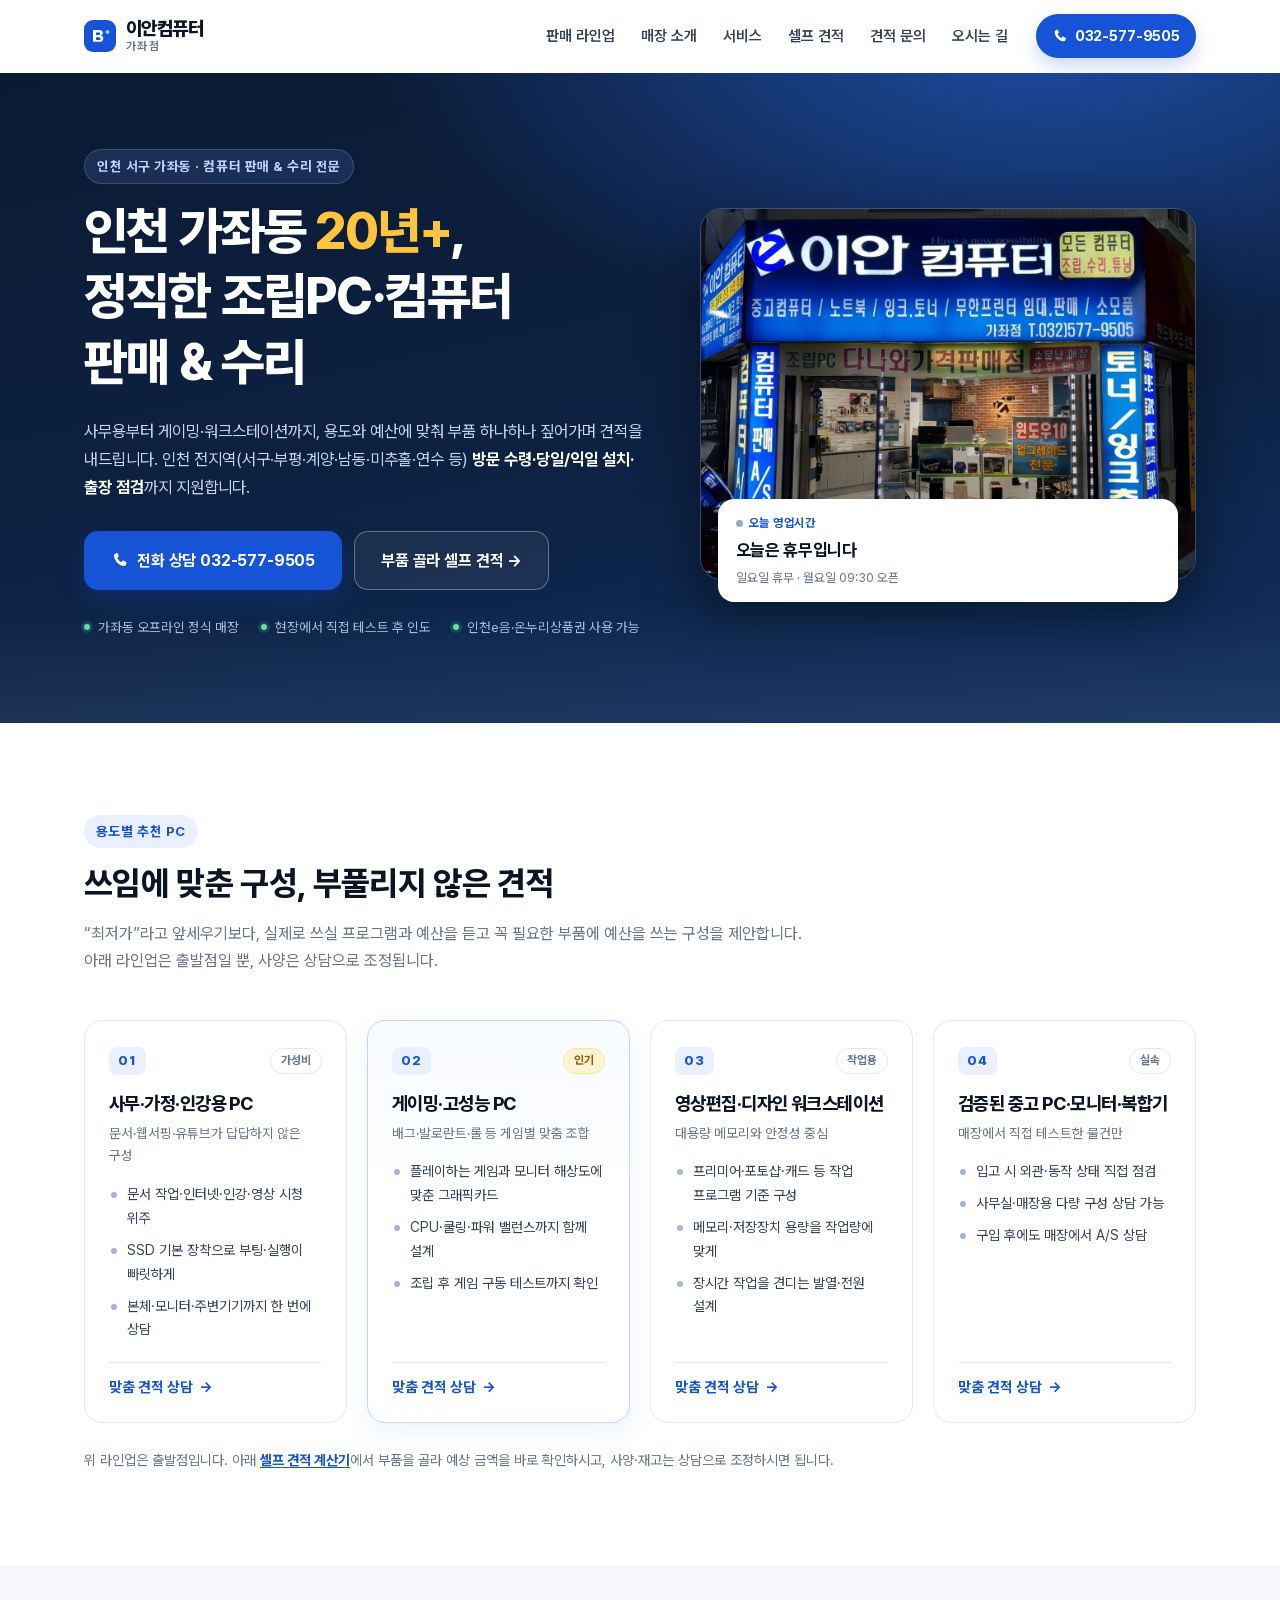
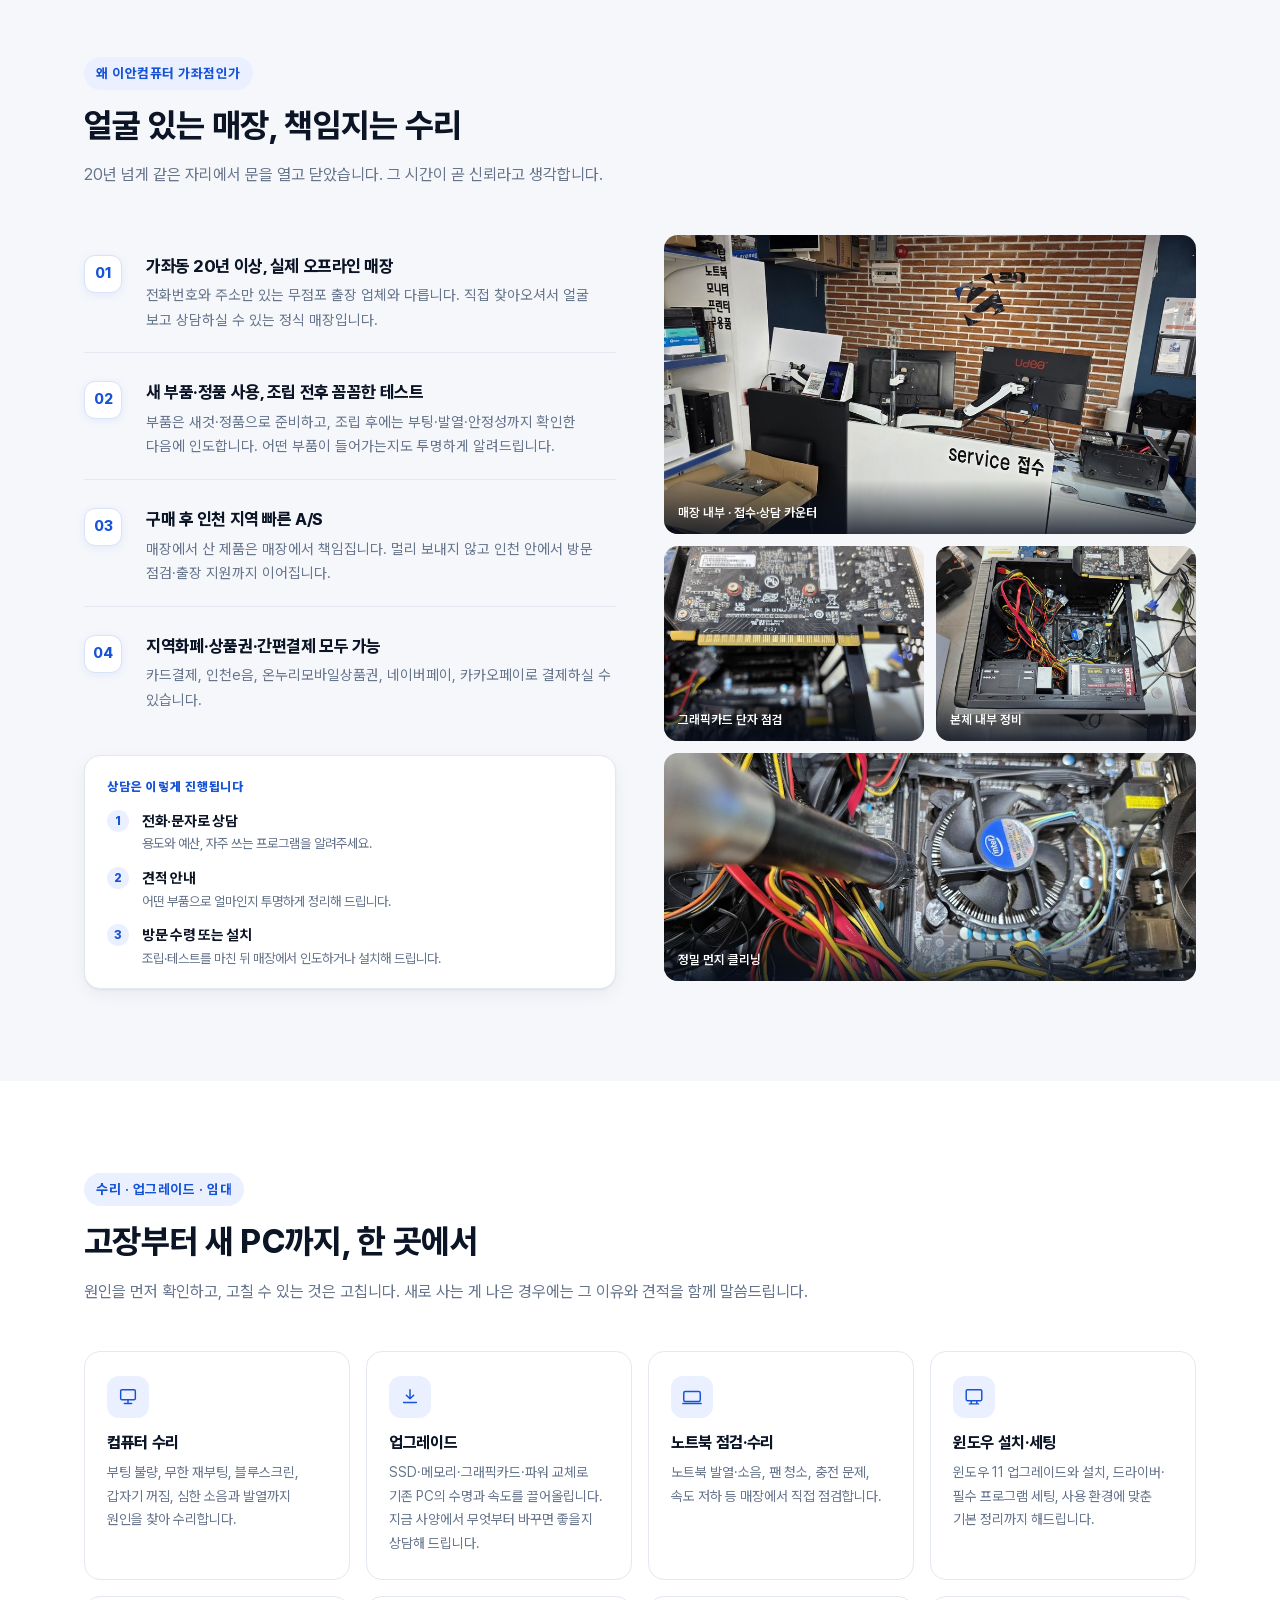
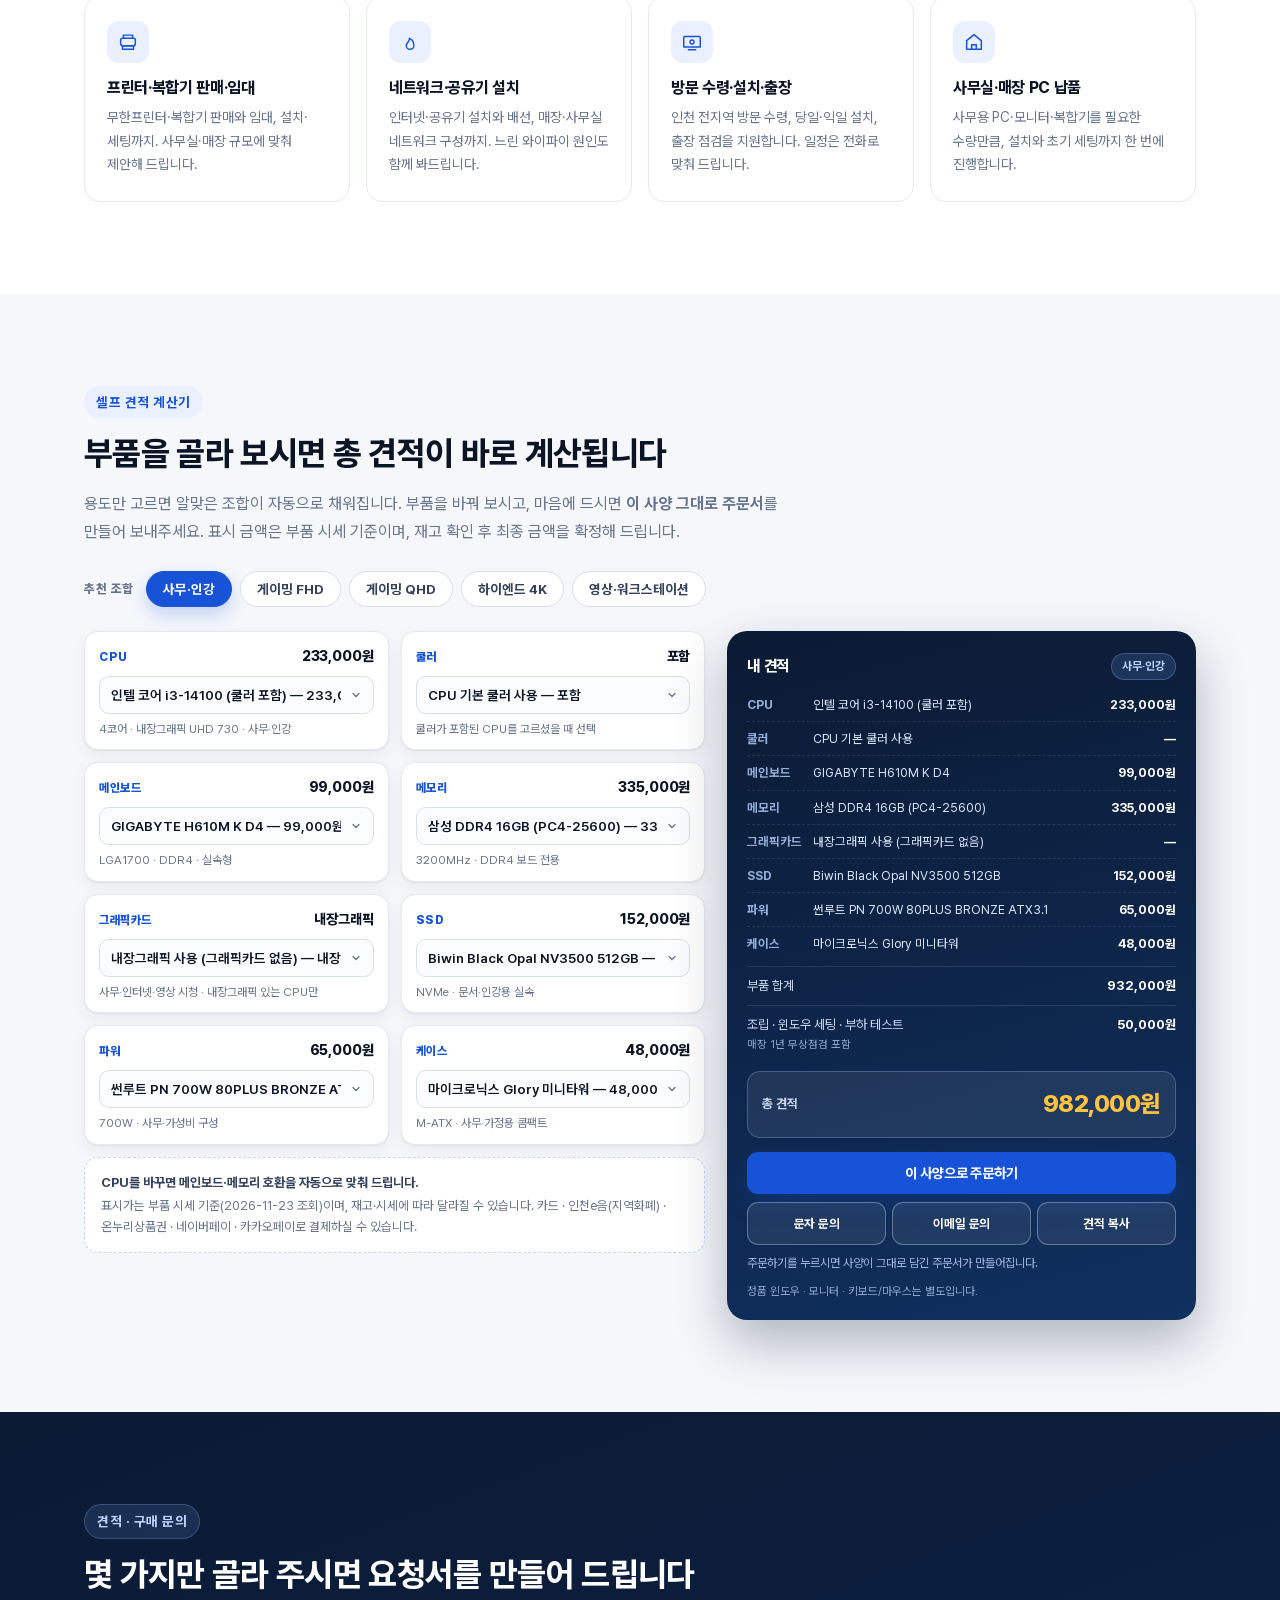
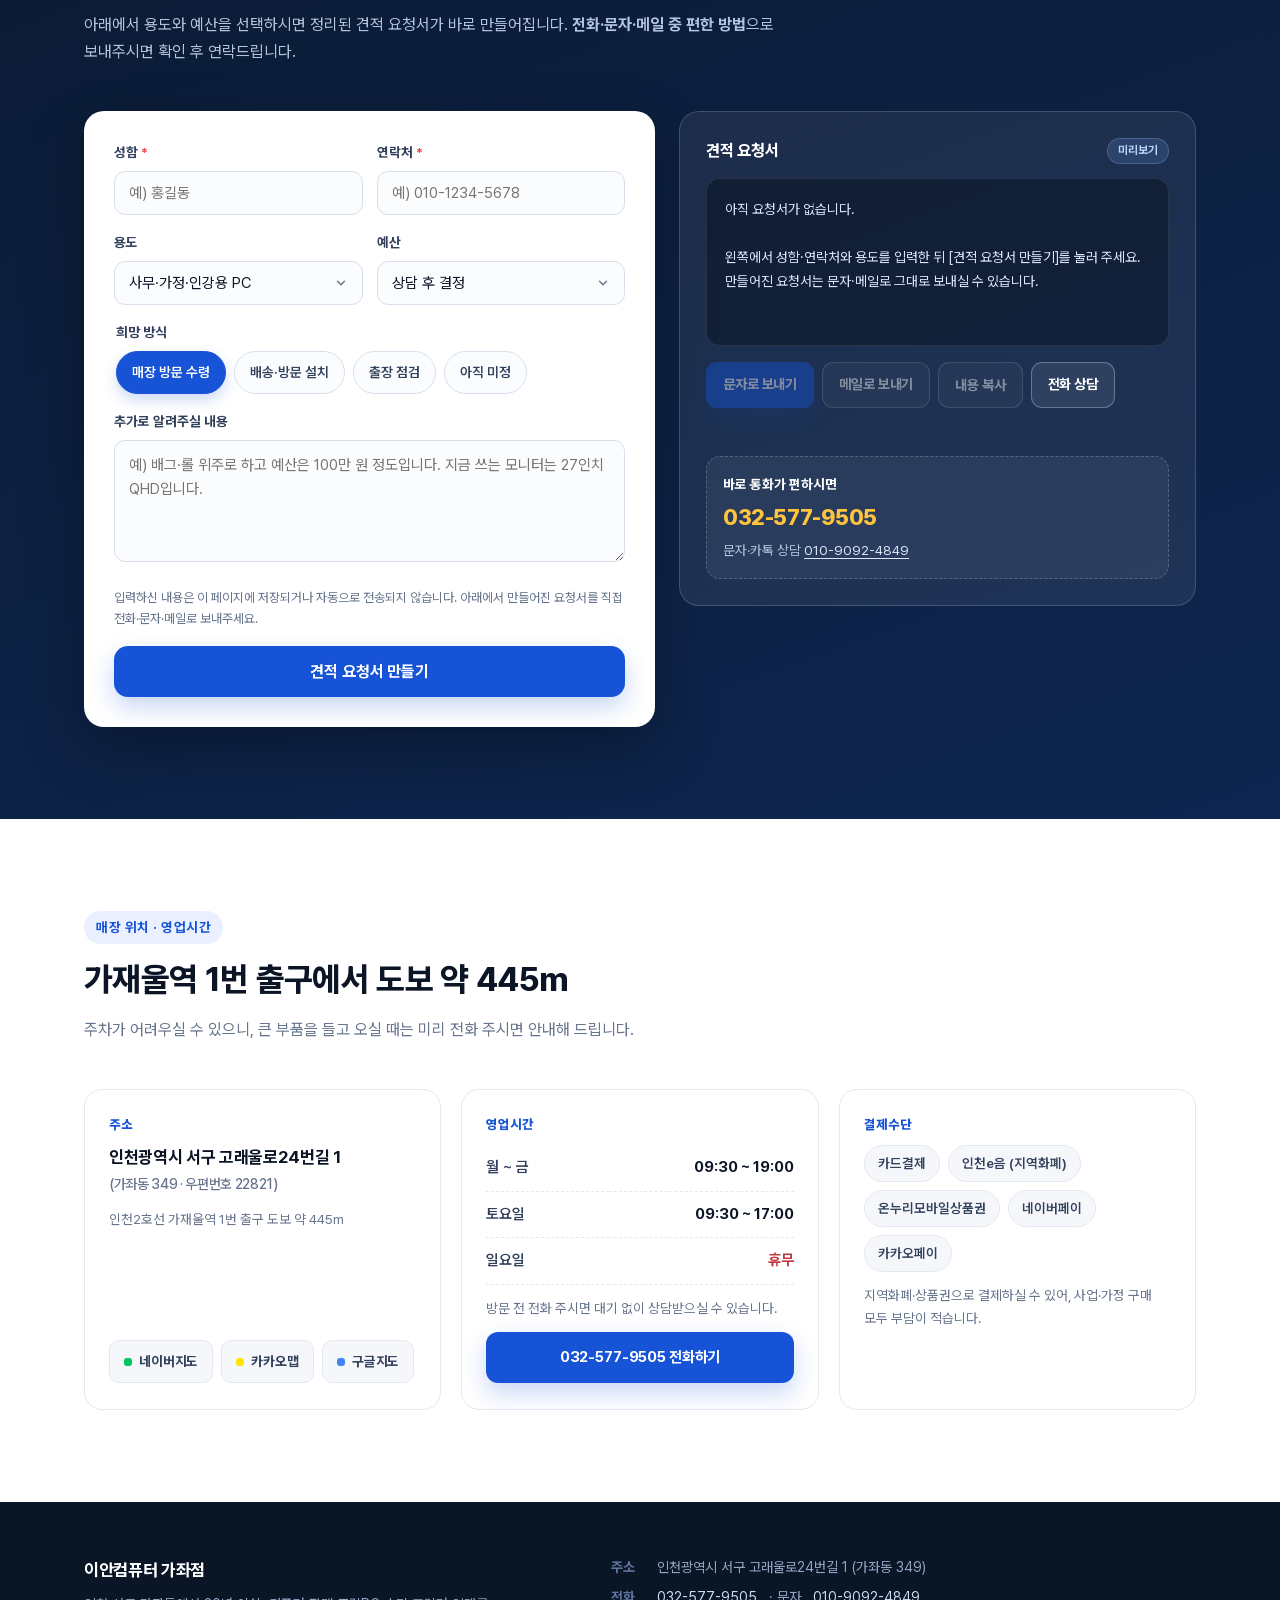
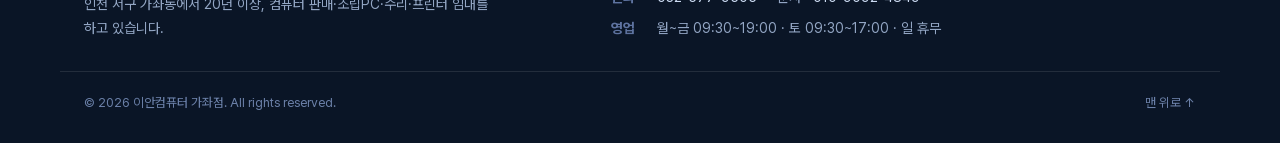
==== commit cf352e14: "Add files via upload" ====
--- a/index.html
+++ b/index.html
@@ -3,6 +3,14 @@
 <head>
 <meta charset="utf-8">
 <meta name="viewport" content="width=device-width, initial-scale=1">
+<!-- Google Analytics 4 (방문자 통계, 사장님 전용) -->
+<script async src="https://www.googletagmanager.com/gtag/js?id=G-D6BPPYGSS7"></script>
+<script>
+  window.dataLayer = window.dataLayer || [];
+  function gtag(){dataLayer.push(arguments);}
+  gtag('js', new Date());
+  gtag('config', 'G-D6BPPYGSS7');
+</script>
 <title>이안컴퓨터 가좌점 | 인천 가좌동 조립PC·컴퓨터 판매·수리 전문점</title>
 <meta name="description" content="인천 서구 가좌동에서 20년 이상 운영 중인 이안컴퓨터 가좌점. 용도별 맞춤 조립PC, 컴퓨터 수리·업그레이드, 프린터·복합기 임대까지. 032-577-9505">
 <meta name="keywords" content="가좌동 컴퓨터, 인천 컴퓨터 수리, 가좌동 조립PC, 인천 조립PC, 이안컴퓨터, 프린터 임대">
@@ -41,6 +49,162 @@
   "priceRange": "맞춤 견적"
 }
 </script>
+<style>
+/* ── 셀프 견적 계산기 (#self-quote) ─────────────────────── */
+.note-line a { color: var(--brand); font-weight: 700; text-decoration: underline; text-underline-offset: 2px; }
+
+.sq-presets { display: flex; flex-wrap: wrap; align-items: center; gap: 8px; margin: -20px 0 24px; }
+.sq-presets-label { font-size: 12.5px; font-weight: 800; color: var(--muted); letter-spacing: .04em; margin-right: 4px; }
+.sq-preset {
+  font-family: inherit; font-size: 13.5px; font-weight: 700; color: var(--ink-soft);
+  background: #fff; border: 1px solid #d7dfeb; border-radius: 999px;
+  padding: 9px 16px; cursor: pointer; transition: all .15s;
+}
+.sq-preset:hover { border-color: var(--brand); color: var(--brand); }
+.sq-preset.is-active {
+  background: var(--brand); border-color: var(--brand); color: #fff;
+  box-shadow: 0 8px 18px rgba(22, 83, 214, .22);
+}
+
+.sq-layout { display: grid; grid-template-columns: 1.14fr .86fr; gap: 22px; align-items: start; }
+.sq-picker { display: grid; grid-template-columns: 1fr 1fr; gap: 12px; }
+.sq-row {
+  background: #fff; border: 1px solid var(--line); border-radius: 14px;
+  padding: 13px 14px 11px; box-shadow: var(--shadow-sm);
+  display: flex; flex-direction: column;
+}
+.sq-row-head { display: flex; align-items: baseline; justify-content: space-between; gap: 8px; margin-bottom: 7px; }
+.sq-row-head label { font-size: 12px; font-weight: 800; letter-spacing: .05em; color: var(--brand); }
+.sq-price { font-size: 14px; font-weight: 800; color: var(--ink); letter-spacing: -.01em; }
+.sq-row select {
+  width: 100%; font-family: inherit; font-size: 13.5px; font-weight: 600; color: var(--ink);
+  padding: 10px 32px 10px 11px; border: 1px solid #d7dfeb; border-radius: 10px;
+  background-color: #fbfcfe; appearance: none; cursor: pointer;
+  background-image: url("data:image/svg+xml;charset=UTF-8,%3Csvg xmlns='http://www.w3.org/2000/svg' width='12' height='12' viewBox='0 0 24 24' fill='none' stroke='%2366748c' stroke-width='2.5' stroke-linecap='round'%3E%3Cpath d='m6 9 6 6 6-6'/%3E%3C/svg%3E");
+  background-repeat: no-repeat; background-position: right 11px center;
+}
+.sq-row select:focus { outline: none; border-color: var(--brand); background-color: #fff; box-shadow: 0 0 0 3px rgba(22, 83, 214, .12); }
+.sq-spec { margin-top: 7px; font-size: 11.8px; line-height: 1.5; color: var(--muted); }
+.sq-picker-note {
+  grid-column: 1 / -1; background: #fff; border: 1px dashed #c3d5ff; border-radius: 14px;
+  padding: 14px 16px; font-size: 12.6px; line-height: 1.65; color: var(--muted); margin: 0;
+}
+.sq-picker-note strong { display: block; color: var(--ink-soft); font-size: 13px; margin-bottom: 3px; }
+
+.sq-summary {
+  position: sticky; top: 92px;
+  background: linear-gradient(165deg, #0b1a33 0%, #10305f 100%);
+  color: #fff; border-radius: 20px; padding: 22px 20px 18px;
+  box-shadow: 0 22px 52px rgba(12, 26, 51, .3);
+}
+.sq-summary-head { display: flex; align-items: center; justify-content: space-between; gap: 10px; margin-bottom: 14px; }
+.sq-summary-head h3 { font-size: 15.5px; color: #fff; }
+.sq-badge {
+  font-size: 11.5px; font-weight: 700; color: #bcd4ff;
+  background: rgba(120, 165, 255, .16); border: 1px solid rgba(150, 190, 255, .28);
+  padding: 3px 10px; border-radius: 999px; white-space: nowrap;
+}
+.sq-list { list-style: none; padding: 0; margin: 0 0 12px; display: grid; gap: 6px; max-height: 262px; overflow-y: auto; }
+.sq-list li {
+  display: grid; grid-template-columns: 58px 1fr auto; gap: 8px; align-items: baseline;
+  font-size: 12.4px; padding-bottom: 6px; border-bottom: 1px dashed rgba(255, 255, 255, .1);
+}
+.sq-list li:last-child { border-bottom: 0; padding-bottom: 0; }
+.sq-list .sq-cat { color: #93aed8; font-weight: 700; }
+.sq-list .sq-name { color: #dbe6f8; line-height: 1.45; }
+.sq-list .sq-amt { color: #fff; font-weight: 700; white-space: nowrap; }
+.sq-line {
+  display: flex; justify-content: space-between; align-items: baseline; gap: 10px;
+  font-size: 13px; color: #c8d6ee; padding: 8px 0; border-top: 1px solid rgba(255, 255, 255, .12);
+}
+.sq-line em { display: block; font-style: normal; font-size: 11px; color: #8ea6cc; }
+.sq-line strong { color: #fff; font-weight: 700; white-space: nowrap; }
+.sq-grand {
+  display: flex; align-items: center; justify-content: space-between; gap: 10px;
+  margin: 8px 0 14px; padding: 12px 14px; border-radius: 13px;
+  background: rgba(255, 255, 255, .08); border: 1px solid rgba(150, 190, 255, .3);
+}
+.sq-grand span { font-size: 13px; font-weight: 700; color: #c8d6ee; }
+.sq-grand strong { font-size: 24px; font-weight: 800; color: var(--accent); letter-spacing: -.02em; }
+.sq-actions { display: grid; gap: 8px; }
+.sq-actions .btn { width: 100%; padding: 12px 14px; font-size: 14px; border-radius: 11px; }
+.sq-sub-actions { display: grid; grid-template-columns: 1fr 1fr 1fr; gap: 6px; }
+.sq-sub-actions .btn { padding: 10px 8px; font-size: 12.5px; }
+.sq-actions .btn-ghost { background: rgba(255, 255, 255, .08); color: #fff; border-color: rgba(255, 255, 255, .3); }
+.sq-actions .btn-ghost:hover { background: rgba(255, 255, 255, .16); border-color: #fff; color: #fff; }
+.sq-hint { font-size: 12px; color: #9fb6dc; margin-top: 9px; min-height: 18px; line-height: 1.55; }
+.sq-caution {
+  list-style: none; margin: 10px 0 0; padding: 10px 12px; border-radius: 11px;
+  background: rgba(255, 196, 61, .1); border: 1px solid rgba(255, 196, 61, .32);
+  display: grid; gap: 5px; font-size: 11.8px; line-height: 1.5; color: #ffe6ac;
+}
+.sq-caution[hidden] { display: none; }
+.sq-caution li { position: relative; padding-left: 12px; }
+.sq-caution li::before { content: "!"; position: absolute; left: 0; top: 0; font-weight: 800; color: var(--accent); }
+.sq-foot { font-size: 11.5px; color: #8ea6cc; margin-top: 10px; }
+
+/* ── 주문서 작성 ───────────────────────────────────────── */
+.sq-order {
+  margin-top: 26px; background: #fff; border: 1px solid #c3d5ff; border-radius: 20px;
+  padding: 26px 26px 24px; box-shadow: 0 18px 44px rgba(22, 83, 214, .12);
+  scroll-margin-top: 88px;
+}
+.sq-order[hidden] { display: none; }
+.sq-order-head { display: flex; align-items: flex-start; justify-content: space-between; gap: 16px; margin-bottom: 20px; }
+.sq-order-head h3 { font-size: 19px; letter-spacing: -.03em; margin-bottom: 6px; }
+.sq-order-head p { font-size: 13.5px; color: var(--muted); max-width: 42em; }
+.sq-order-head strong { color: var(--ink); }
+.sq-order-close {
+  flex: none; width: 38px; height: 38px; border-radius: 11px; border: 1px solid var(--line);
+  background: #fff; color: var(--muted); font-size: 15px; cursor: pointer; line-height: 1;
+}
+.sq-order-close:hover { border-color: var(--brand); color: var(--brand); }
+.sq-order-grid { display: grid; grid-template-columns: 1.02fr .98fr; gap: 22px; align-items: start; }
+.sq-order-form { min-width: 0; }
+.sq-of-row { display: grid; grid-template-columns: 1fr 1fr; gap: 14px; }
+.sq-order-form .field { margin-bottom: 14px; }
+.sq-order-form .form-note { margin: 2px 0 14px; }
+.sq-order-card {
+  background: linear-gradient(165deg, #0b1a33 0%, #10305f 100%);
+  border-radius: 18px; padding: 20px 18px 16px; color: #fff; min-width: 0;
+}
+.sq-order-card-head { display: flex; align-items: center; justify-content: space-between; gap: 10px; margin-bottom: 12px; }
+.sq-order-card-head h4 { font-size: 14.5px; color: #fff; margin: 0; }
+.sq-glance {
+  display: flex; align-items: baseline; justify-content: space-between; gap: 10px;
+  margin-bottom: 10px; padding: 9px 12px; border-radius: 10px;
+  background: rgba(255, 255, 255, .1); border: 1px solid rgba(150, 190, 255, .25);
+  font-size: 12.8px; color: #dbe6f8;
+}
+.sq-glance[hidden] { display: none; }
+.sq-glance strong { color: var(--accent); font-size: 16px; font-weight: 800; letter-spacing: -.02em; white-space: nowrap; }
+.sq-order-card .result-text { min-height: 220px; max-height: 340px; overflow-y: auto; }
+.sq-order-actions { display: grid; gap: 8px; }
+.sq-order-actions .btn { width: 100%; padding: 11px 14px; font-size: 13.5px; border-radius: 11px; }
+.sq-order-actions .btn-ghost { background: rgba(255, 255, 255, .08); color: #fff; border-color: rgba(255, 255, 255, .3); }
+.sq-order-actions .btn-ghost:hover { background: rgba(255, 255, 255, .16); border-color: #fff; color: #fff; }
+.sq-order-actions .btn.is-disabled { opacity: .45; cursor: not-allowed; }
+.sq-order-actions .btn.is-disabled:hover { transform: none; }
+.sq-order-card .result-hint { color: #9fb6dc; }
+
+@media (max-width: 1080px) {
+  .sq-layout { grid-template-columns: 1fr; }
+  .sq-summary { position: static; }
+  .sq-order-grid { grid-template-columns: 1fr; }
+}
+
+@media (max-width: 640px) {
+  .sq-picker { grid-template-columns: 1fr; }
+  .sq-grand strong { font-size: 21px; }
+  .sq-list { max-height: none; }
+  .sq-of-row { grid-template-columns: 1fr; gap: 0; }
+  .sq-order { padding: 20px 16px 18px; border-radius: 16px; }
+  .sq-order-head h3 { font-size: 17px; }
+  .sq-sub-actions { grid-template-columns: 1fr 1fr 1fr; gap: 4px; }
+  .sq-sub-actions .btn { padding: 9px 2px; font-size: 11.8px; }
+  .sq-order-card .result-text { min-height: 180px; max-height: none; }
+}
+</style>
 </head>
 <body>
 <a class="skip-link" href="#main">본문으로 바로가기</a>
@@ -66,6 +230,7 @@
         <li><a href="#lineup">판매 라인업</a></li>
         <li><a href="#trust">매장 소개</a></li>
         <li><a href="#service">서비스</a></li>
+        <li><a href="#self-quote">셀프 견적</a></li>
         <li><a href="#quote">견적 문의</a></li>
         <li><a href="#visit">오시는 길</a></li>
       </ul>
@@ -98,7 +263,7 @@
             <svg viewBox="0 0 24 24" width="18" height="18" aria-hidden="true"><path d="M6.6 2.5c.9-.3 1.8.1 2.2.9l1.3 2.5c.4.7.2 1.6-.4 2.1l-.9.8c-.3.3-.4.7-.2 1.1a12 12 0 0 0 4.6 4.6c.4.2.8.1 1.1-.2l.8-.9c.5-.6 1.4-.8 2.1-.4l2.5 1.3c.8.4 1.2 1.3.9 2.2l-.5 1.5c-.4 1.2-1.5 2-2.7 1.9C10.5 19.3 4.7 13.5 4 6.2c-.1-1.2.7-2.3 1.9-2.7l.7-.3z" fill="currentColor"/></svg>
             전화 상담 032-577-9505
           </a>
-          <a class="btn btn-ghost btn-lg" href="#quote">맞춤 견적 문의하기</a>
+          <a class="btn btn-ghost btn-lg" href="#self-quote">부품 골라 셀프 견적 →</a>
         </div>
         <ul class="hero-badges">
           <li><span class="dot"></span>가좌동 오프라인 정식 매장</li>
@@ -193,7 +358,7 @@
       </div>
 
       <p class="note-line">
-        표시된 가격은 없습니다. 사양·재고·용도에 따라 매번 달라지기 때문에, 전화 한 통으로 정확한 견적을 안내해 드립니다.
+        위 라인업은 출발점입니다. 아래 <a href="#self-quote">셀프 견적 계산기</a>에서 부품을 골라 예상 금액을 바로 확인하시고, 사양·재고는 상담으로 조정하시면 됩니다.
       </p>
     </div>
   </section>
@@ -360,6 +525,654 @@
     </div>
   </section>
 
+  <!-- ── 셀프 견적 계산기 ── -->
+  <section class="section section-alt" id="self-quote">
+    <div class="wrap">
+      <header class="section-head">
+        <p class="eyebrow">셀프 견적 계산기</p>
+        <h2>부품을 골라 보시면 총 견적이 바로 계산됩니다</h2>
+        <p class="section-desc">
+          용도만 고르면 알맞은 조합이 자동으로 채워집니다. 부품을 바꿔 보시고, 마음에 드시면 <strong>이 사양 그대로 주문서</strong>를 만들어 보내주세요.
+          표시 금액은 부품 시세 기준이며, 재고 확인 후 최종 금액을 확정해 드립니다.
+        </p>
+      </header>
+
+      <div class="sq-presets" role="group" aria-label="추천 조합 불러오기">
+        <span class="sq-presets-label">추천 조합</span>
+        <button type="button" class="sq-preset" data-preset="office" aria-pressed="false">사무·인강</button>
+        <button type="button" class="sq-preset" data-preset="fhd" aria-pressed="false">게이밍 FHD</button>
+        <button type="button" class="sq-preset" data-preset="qhd" aria-pressed="false">게이밍 QHD</button>
+        <button type="button" class="sq-preset" data-preset="uhd" aria-pressed="false">하이엔드 4K</button>
+        <button type="button" class="sq-preset" data-preset="work" aria-pressed="false">영상·워크스테이션</button>
+      </div>
+
+      <div class="sq-layout">
+        <div class="sq-picker">
+          <div class="sq-row">
+            <div class="sq-row-head"><label for="sqCpu">CPU</label><span class="sq-price" data-price="cpu">-</span></div>
+            <select id="sqCpu" data-select="cpu"></select>
+            <p class="sq-spec" data-spec="cpu"></p>
+          </div>
+          <div class="sq-row">
+            <div class="sq-row-head"><label for="sqCooler">쿨러</label><span class="sq-price" data-price="cooler">-</span></div>
+            <select id="sqCooler" data-select="cooler"></select>
+            <p class="sq-spec" data-spec="cooler"></p>
+          </div>
+          <div class="sq-row">
+            <div class="sq-row-head"><label for="sqMb">메인보드</label><span class="sq-price" data-price="mb">-</span></div>
+            <select id="sqMb" data-select="mb"></select>
+            <p class="sq-spec" data-spec="mb"></p>
+          </div>
+          <div class="sq-row">
+            <div class="sq-row-head"><label for="sqRam">메모리</label><span class="sq-price" data-price="ram">-</span></div>
+            <select id="sqRam" data-select="ram"></select>
+            <p class="sq-spec" data-spec="ram"></p>
+          </div>
+          <div class="sq-row">
+            <div class="sq-row-head"><label for="sqGpu">그래픽카드</label><span class="sq-price" data-price="gpu">-</span></div>
+            <select id="sqGpu" data-select="gpu"></select>
+            <p class="sq-spec" data-spec="gpu"></p>
+          </div>
+          <div class="sq-row">
+            <div class="sq-row-head"><label for="sqSsd">SSD</label><span class="sq-price" data-price="ssd">-</span></div>
+            <select id="sqSsd" data-select="ssd"></select>
+            <p class="sq-spec" data-spec="ssd"></p>
+          </div>
+          <div class="sq-row">
+            <div class="sq-row-head"><label for="sqPsu">파워</label><span class="sq-price" data-price="psu">-</span></div>
+            <select id="sqPsu" data-select="psu"></select>
+            <p class="sq-spec" data-spec="psu"></p>
+          </div>
+          <div class="sq-row">
+            <div class="sq-row-head"><label for="sqCase">케이스</label><span class="sq-price" data-price="case">-</span></div>
+            <select id="sqCase" data-select="case"></select>
+            <p class="sq-spec" data-spec="case"></p>
+          </div>
+          <p class="sq-picker-note">
+            <strong>CPU를 바꾸면 메인보드·메모리 호환을 자동으로 맞춰 드립니다.</strong>
+            표시가는 부품 시세 기준(2026-11-23 조회)이며, 재고·시세에 따라 달라질 수 있습니다.
+            카드 · 인천e음(지역화폐) · 온누리상품권 · 네이버페이 · 카카오페이로 결제하실 수 있습니다.
+          </p>
+        </div>
+
+        <aside class="sq-summary" aria-label="내 견적 요약">
+          <div class="sq-summary-head">
+            <h3>내 견적</h3>
+            <span class="sq-badge" id="sqBadge">사무·인강</span>
+          </div>
+          <ul class="sq-list" id="sqList"></ul>
+          <div class="sq-line"><span>부품 합계</span><strong id="sqParts">-</strong></div>
+          <div class="sq-line"><span>조립 · 윈도우 세팅 · 부하 테스트<em>매장 1년 무상점검 포함</em></span><strong>50,000원</strong></div>
+          <div class="sq-grand"><span>총 견적</span><strong id="sqTotal">-</strong></div>
+          <div class="sq-actions">
+            <button class="btn btn-primary" type="button" id="sqOrderBtn">이 사양으로 주문하기</button>
+            <div class="sq-sub-actions">
+              <a class="btn btn-ghost" id="sqSms" href="sms:01090924849">문자 문의</a>
+              <a class="btn btn-ghost" id="sqMail" href="mailto:evrc130@naver.com">이메일 문의</a>
+              <button class="btn btn-ghost" type="button" id="sqCopy">견적 복사</button>
+            </div>
+          </div>
+          <p class="sq-hint" id="sqHint">주문하기를 누르시면 사양이 그대로 담긴 주문서가 만들어집니다.</p>
+          <ul class="sq-caution" id="sqCaution" hidden></ul>
+          <p class="sq-foot">정품 윈도우 · 모니터 · 키보드/마우스는 별도입니다.</p>
+        </aside>
+      </div>
+
+      <!-- 주문서 작성 -->
+      <div class="sq-order" id="sqOrder" hidden>
+        <div class="sq-order-head">
+          <div>
+            <h3>이 사양으로 주문서 작성</h3>
+            <p>보내주시면 재고 확인 후 <strong>032-577-9505</strong>로 연락드립니다. 결제는 매장에서 진행되며, 이 화면에서는 결제되지 않습니다.</p>
+          </div>
+          <button type="button" class="sq-order-close" id="sqOrderClose" aria-label="주문서 작성 닫기">✕</button>
+        </div>
+
+        <div class="sq-order-grid">
+          <form class="sq-order-form" id="sqOrderForm" novalidate>
+            <div class="sq-of-row">
+              <div class="field">
+                <label for="soName">성함 <span class="req">*</span></label>
+                <input type="text" id="soName" name="name" autocomplete="name" placeholder="예) 홍길동" required>
+              </div>
+              <div class="field">
+                <label for="soPhone">연락처 <span class="req">*</span></label>
+                <input type="tel" id="soPhone" name="phone" autocomplete="tel" inputmode="tel" placeholder="예) 010-1234-5678" required>
+              </div>
+            </div>
+
+            <fieldset class="field">
+              <legend>수령 방식</legend>
+              <div class="chips">
+                <label class="chip"><input type="radio" name="soDelivery" value="매장 방문 수령" checked><span>매장 방문 수령</span></label>
+                <label class="chip"><input type="radio" name="soDelivery" value="인천 서구 인근 방문·설치 상담"><span>인천 서구 인근 방문·설치 상담</span></label>
+              </div>
+            </fieldset>
+
+            <fieldset class="field">
+              <legend>결제 희망 방식</legend>
+              <div class="chips">
+                <label class="chip"><input type="radio" name="soPay" value="매장 방문 결제(카드·지역화폐·온누리상품권)" checked><span>매장에서 카드·지역화폐·상품권</span></label>
+                <label class="chip"><input type="radio" name="soPay" value="계좌이체 선입금 상담"><span>계좌이체 선입금 상담</span></label>
+              </div>
+            </fieldset>
+
+            <div class="field">
+              <label for="soNote">요청사항 (선택)</label>
+              <textarea id="soNote" name="note" rows="3" placeholder="예) 토요일 오전에 찾고 싶습니다. 쓰던 SSD 자료는 그대로 옮겨 주세요."></textarea>
+            </div>
+
+            <p class="form-note">입력하신 내용은 서버로 전송·저장되지 않습니다. 아래에서 만들어진 주문서를 직접 문자나 이메일로 보내주세요.</p>
+
+            <button class="btn btn-primary btn-lg btn-block" type="submit" id="soSubmit">주문서 만들기</button>
+            <p class="form-error" id="soError" role="alert" hidden>성함과 연락처를 입력해 주세요.</p>
+          </form>
+
+          <aside class="sq-order-card" id="sqOrderCard" aria-live="polite">
+            <div class="sq-order-card-head">
+              <h4>주문서</h4>
+              <span class="result-badge" id="soBadge">작성 전</span>
+            </div>
+            <div class="sq-glance" id="soGlance" hidden>
+              <span id="soGlanceName">-</span>
+              <strong id="soGlanceSum">-</strong>
+            </div>
+            <pre class="result-text" id="soText">성함과 연락처를 입력하고 [주문서 만들기]를 누르면,
+선택하신 부품과 총 금액이 담긴 주문서가 여기에 만들어집니다.</pre>            <div class="sq-order-actions">
+              <a class="btn btn-primary is-disabled" id="soSms" href="sms:01090924849" aria-disabled="true">주문서 전송하기 (문자)</a>
+              <a class="btn btn-ghost is-disabled" id="soMail" href="mailto:evrc130@naver.com" aria-disabled="true">이메일로 주문서 보내기</a>
+              <button class="btn btn-ghost is-disabled" type="button" id="soCopy" aria-disabled="true">주문서 복사</button>
+            </div>
+            <p class="result-hint" id="soHint">문자·이메일 중 편한 방법으로 보내주시면 됩니다.</p>
+          </aside>
+        </div>
+      </div>
+    </div>
+  </section>
+
+  <script>
+  /* ── 이안컴퓨터 가좌점 · 조립PC 셀프 견적 계산기 ───────────────
+     부품 판매가는 아래 PARTS 의 price 값입니다. (부가세 포함)
+     가격을 바꾸려면 price 숫자만 고치면 됩니다. */
+  (function () {
+    "use strict";
+
+    var LABOR = 50000;
+    var STORE = { mobile: "01090924849", mail: "evrc130@naver.com", phone: "032-577-9505" };
+
+    var PARTS = {
+      cpu: [
+        { id: "i3-14100", name: "인텔 코어 i3-14100 (쿨러 포함)", spec: "4코어 · 내장그래픽 UHD 730 · 사무·인강", price: 233000, socket: "LGA1700", igpu: true, cooler: true, tag: "실속" },
+        { id: "i5-14400", name: "인텔 코어 i5-14400 (쿨러 포함)", spec: "10코어 · 내장그래픽 UHD 730 · 사무·멀티태스킹", price: 246000, socket: "LGA1700", igpu: true, cooler: true, tag: "인기" },
+        { id: "r5-7500f", name: "AMD 라이젠5 7500F", spec: "6코어 · 게이밍 가성비 · 내장그래픽 없음 · 쿨러 별도", price: 190000, socket: "AM5", igpu: false, cooler: false, tag: "게이밍" },
+        { id: "r5-9600x", name: "AMD 라이젠5 9600X (쿨러 포함)", spec: "6코어 · 최신 세대 · 게이밍·작업 균형", price: 295000, socket: "AM5", igpu: true, cooler: true },
+        { id: "r7-9700x", name: "AMD 라이젠7 9700X (쿨러 포함)", spec: "8코어 · 영상편집·멀티태스킹", price: 353000, socket: "AM5", igpu: true, cooler: true, tag: "작업" },
+        { id: "r7-7800x3d", name: "AMD 라이젠7 7800X3D", spec: "8코어 3D V캐시 · 게이밍 최강 · 쿨러 별도", price: 395000, socket: "AM5", igpu: true, cooler: false, tag: "게이밍" },
+        { id: "r7-9800x3d", name: "AMD 라이젠7 9800X3D", spec: "8코어 최신 3D V캐시 · 4K 게이밍 · 쿨러 별도", price: 591000, socket: "AM5", igpu: true, cooler: false, tag: "하이엔드" }
+      ],
+      cooler: [
+        { id: "stock", name: "CPU 기본 쿨러 사용", spec: "쿨러가 포함된 CPU를 고르셨을 때 선택", price: 0, needsCooler: true },
+        { id: "a620", name: "ID-COOLING FROZN A620 PRO SE", spec: "듀얼타워 공랭 · 조용하고 시원하게", price: 49000 },
+        { id: "nautilus", name: "CORSAIR NAUTILUS 360 RS", spec: "3열 수랭 · 고사양 CPU용 · 5년 보증", price: 148000 }
+      ],
+      mb: [
+        { id: "h610k", name: "GIGABYTE H610M K D4", spec: "LGA1700 · DDR4 · 실속형", price: 99000, socket: "LGA1700", mem: "DDR4" },
+        { id: "h610s2h", name: "GIGABYTE H610M S2H V2 D4", spec: "LGA1700 · DDR4 · HDMI·DP 단자", price: 145000, socket: "LGA1700", mem: "DDR4" },
+        { id: "b760ax", name: "Colorful BATTLE-AX B760M-PLUS V20 D5", spec: "LGA1700 · DDR5 · M.2 2개", price: 165000, socket: "LGA1700", mem: "DDR5" },
+        { id: "b760rs", name: "ASRock B760M Pro RS D5", spec: "LGA1700 · DDR5 · 확장성 좋은 인기 보드", price: 185000, socket: "LGA1700", mem: "DDR5" },
+        { id: "b650pg", name: "ASRock B650M PG Lightning", spec: "AM5 · DDR5 · 실속 AM5 보드", price: 143000, socket: "AM5", mem: "DDR5" },
+        { id: "b650k", name: "GIGABYTE B650M K", spec: "AM5 · DDR5 · M.2 2개 · 인기", price: 158000, socket: "AM5", mem: "DDR5" }
+      ],
+      ram: [
+        { id: "ddr4-16", name: "삼성 DDR4 16GB (PC4-25600)", spec: "3200MHz · DDR4 보드 전용", price: 335000, mem: "DDR4" },
+        { id: "ddr5-16", name: "커널앤코어 DDR5 16GB (5600)", spec: "5600MHz · DDR5 보드 전용", price: 370000, mem: "DDR5" },
+        { id: "ddr5-16p", name: "PATRIOT DDR5 16GB (5600)", spec: "5600MHz · DDR5 보드 전용", price: 405000, mem: "DDR5" },
+        { id: "ddr5-32a", name: "AGI DDR5 32GB (16GB×2)", spec: "5600MHz · 듀얼채널 · 게임·작업 여유", price: 753000, mem: "DDR5" },
+        { id: "ddr5-32h", name: "SK hynix DDR5 32GB (16GB×2)", spec: "5600MHz · 정품 모듈", price: 970000, mem: "DDR5" }
+      ],
+      gpu: [
+        { id: "none", name: "내장그래픽 사용 (그래픽카드 없음)", spec: "사무·인터넷·영상 시청 · 내장그래픽 있는 CPU만", price: 0, kind: "igpu", watt: 0, tier: 0 },
+        { id: "rtx5060", name: "MSI 지포스 RTX 5060 벤투스 2X 8GB", spec: "FHD 게임 60~144Hz", price: 749000, watt: 550, tier: 3 },
+        { id: "rtx5060ti8", name: "MSI 지포스 RTX 5060 Ti 벤투스 2X 8GB", spec: "FHD 고주사율 · QHD 입문", price: 834000, watt: 600, tier: 3 },
+        { id: "rtx5060ti16", name: "Colorful 지포스 RTX 5060 Ti 16GB", spec: "QHD 게임 · 영상편집 입문", price: 1279000, watt: 650, tier: 4 },
+        { id: "rtx5070", name: "MSI 지포스 RTX 5070 벤투스 3X 12GB", spec: "QHD 고주사율 · 작업 겸용", price: 1434000, watt: 700, tier: 4 },
+        { id: "rtx5070ti", name: "Colorful 지포스 RTX 5070 Ti 16GB", spec: "QHD·4K 고사양 게임", price: 1934000, watt: 750, tier: 5 },
+        { id: "rtx5070ti3", name: "MSI 지포스 RTX 5070 Ti 게이밍 트리오 16GB", spec: "4K · 스트리밍 · 고성능", price: 2324000, watt: 800, tier: 5 }
+      ],
+      ssd: [
+        { id: "nv512", name: "Biwin Black Opal NV3500 512GB", spec: "NVMe · 문서·인강용 실속", price: 152000 },
+        { id: "nv3-1t", name: "Kingston NV3 1TB", spec: "NVMe PCIe4.0 · 가장 무난한 1TB", price: 329000 },
+        { id: "s990-1t", name: "삼성 990 1TB", spec: "NVMe · 삼성 정품 1TB", price: 339000 },
+        { id: "s990pro-1t", name: "삼성 990 PRO 1TB", spec: "NVMe · 고성능 1TB", price: 525000 },
+        { id: "p41-1t", name: "SK hynix Platinum P41 1TB", spec: "NVMe · 고성능 1TB", price: 541000 },
+        { id: "nv3-2t", name: "Kingston NV3 2TB", spec: "NVMe · 대용량 2TB", price: 585000 }
+      ],
+      psu: [
+        { id: "sunroot", name: "썬루트 PN 700W 80PLUS BRONZE ATX3.1", spec: "700W · 사무·가성비 구성", price: 65000, watt: 700 },
+        { id: "aone", name: "AONE STORM 80PLUS BRONZE 700W", spec: "700W · 실속형", price: 71000, watt: 700 },
+        { id: "excel700", name: "에너지옵티머스 EXCEL CLASSIC 700W", spec: "700W · 80PLUS BRONZE · 인기", price: 74000, watt: 700 },
+        { id: "topower", name: "Topower Guardian TOP-700DG 700W", spec: "700W · 정격", price: 77000, watt: 700 },
+        { id: "msi850", name: "MSI MAG A850GN 80PLUS GOLD 850W", spec: "850W · ATX3.1 · 고성능 그래픽카드용", price: 123000, watt: 850 }
+      ],
+      "case": [
+        { id: "glory", name: "마이크로닉스 Glory 미니타워", spec: "M-ATX · 사무·가정용 콤팩트", price: 48000, small: true },
+        { id: "r190", name: "3RSYS R190 미들타워", spec: "강화유리 · 무난한 실속형", price: 59000, small: true },
+        { id: "r260", name: "3RSYS R260 미들타워", spec: "메쉬 전면 · 팬 6개 · 통풍 좋음", price: 62000 },
+        { id: "r530", name: "3RSYS R530 미들타워", spec: "VGA 400mm · 대형 그래픽카드 대응", price: 75000 },
+        { id: "t300", name: "3RSYS T300 Quiet BTF", spec: "측면 360 수랭 장착 · 저소음", price: 175000 }
+      ]
+    };
+
+    var CATS = ["cpu", "cooler", "mb", "ram", "gpu", "ssd", "psu", "case"];
+    var CAT_LABEL = { cpu: "CPU", cooler: "쿨러", mb: "메인보드", ram: "메모리", gpu: "그래픽카드", ssd: "SSD", psu: "파워", "case": "케이스" };
+
+    var PRESETS = {
+      office: { label: "사무·인강", parts: { cpu: "i3-14100", cooler: "stock", mb: "h610k", ram: "ddr4-16", gpu: "none", ssd: "nv512", psu: "sunroot", "case": "glory" } },
+      fhd: { label: "게이밍 FHD", parts: { cpu: "r5-7500f", cooler: "a620", mb: "b650k", ram: "ddr5-16", gpu: "rtx5060", ssd: "nv3-1t", psu: "excel700", "case": "r260" } },
+      qhd: { label: "게이밍 QHD", parts: { cpu: "r5-9600x", cooler: "a620", mb: "b650k", ram: "ddr5-32a", gpu: "rtx5060ti16", ssd: "nv3-1t", psu: "excel700", "case": "r260" } },
+      uhd: { label: "하이엔드 4K", parts: { cpu: "r7-9800x3d", cooler: "nautilus", mb: "b650k", ram: "ddr5-32a", gpu: "rtx5070ti", ssd: "nv3-2t", psu: "msi850", "case": "t300" } },
+      work: { label: "영상·워크스테이션", parts: { cpu: "r7-9700x", cooler: "a620", mb: "b650k", ram: "ddr5-32a", gpu: "rtx5070", ssd: "nv3-2t", psu: "msi850", "case": "r530" } }
+    };
+
+    var state = {};
+    var badge = "사무·인강";
+    var quoteBuilt = false;
+    var orderBuilt = false;
+
+    var $ = function (id) { return document.getElementById(id); };
+    var listEl = $("sqList"), partsEl = $("sqParts"), totalEl = $("sqTotal"), badgeEl = $("sqBadge");
+    var smsEl = $("sqSms"), mailEl = $("sqMail"), copyEl = $("sqCopy"), hintEl = $("sqHint"), cautionEl = $("sqCaution");
+    var orderEl = $("sqOrder"), orderForm = $("sqOrderForm"), orderBtn = $("sqOrderBtn"), orderClose = $("sqOrderClose");
+    var soText = $("soText"), soBadge = $("soBadge"), soSms = $("soSms"), soMail = $("soMail"), soCopy = $("soCopy"), soHint = $("soHint"), soError = $("soError");
+    var soGlance = $("soGlance"), soGlanceName = $("soGlanceName"), soGlanceSum = $("soGlanceSum");
+
+    function byId(cat, id) {
+      var list = PARTS[cat];
+      for (var i = 0; i < list.length; i++) { if (list[i].id === id) return list[i]; }
+      return list[0];
+    }
+    function fmt(n) { return n.toLocaleString("ko-KR") + "원"; }
+    function esc(s) { return String(s).replace(/&/g, "&amp;").replace(/</g, "&lt;").replace(/>/g, "&gt;"); }
+    function val(id) { var el = $(id); return el ? el.value : ""; }
+    function digits(s) { return String(s).replace(/[^0-9]/g, ""); }
+    function track(name, params) { if (typeof window.gtag === "function") { window.gtag("event", name, params || {}); } }
+
+    /* ── 호환성 자동 정리 ───────────────────────────────── */
+    function normalize() {
+      var notes = [];
+      var cpu = byId("cpu", state.cpu);
+      var mb = byId("mb", state.mb);
+
+      if (mb.socket !== cpu.socket) {
+        var curMem = byId("ram", state.ram).mem;
+        var cands = PARTS.mb.filter(function (p) { return p.socket === cpu.socket; });
+        var fit = cands.filter(function (p) { return p.mem === curMem; })[0] || cands[0];
+        if (fit) {
+          state.mb = fit.id; mb = fit;
+          notes.push("CPU 소켓(" + cpu.socket + ")에 맞춰 메인보드를 바꿨습니다: " + fit.name);
+        }
+      }
+
+      var ram = byId("ram", state.ram);
+      if (ram.mem !== mb.mem) {
+        var nram = PARTS.ram.filter(function (p) { return p.mem === mb.mem; })[0];
+        if (nram) {
+          state.ram = nram.id;
+          notes.push("메인보드(" + mb.mem + ")에 맞춰 메모리를 바꿨습니다: " + nram.name);
+        }
+      }
+
+      if (!cpu.cooler && state.cooler === "stock") {
+        state.cooler = "a620";
+        notes.push("선택하신 CPU에는 쿨러가 들어 있지 않아 공랭 쿨러를 함께 구성했습니다.");
+      }
+
+      if (!cpu.igpu && state.gpu === "none") {
+        state.gpu = "rtx5060";
+        notes.push("선택하신 CPU는 내장그래픽이 없어 그래픽카드를 함께 구성했습니다.");
+      }
+
+      var gpu = byId("gpu", state.gpu);
+      var psu = byId("psu", state.psu);
+      if (gpu.watt && psu.watt < gpu.watt) {
+        var np = PARTS.psu.filter(function (p) { return p.watt >= gpu.watt; })[0];
+        if (np) {
+          state.psu = np.id; psu = np;
+          notes.push("그래픽카드 권장 용량에 맞춰 파워를 올렸습니다: " + np.name);
+        }
+      }
+
+      var cs = byId("case", state.case);
+      if (cs.small && (gpu.tier || 0) >= 4) {
+        notes.push("선택하신 케이스는 고성능 그래픽카드 장착 공간이 빠듯할 수 있습니다. 주문 후 함께 확인해 드립니다.");
+      }
+      return notes;
+    }
+
+    /* ── 부품 선택 상자 그리기 ─────────────────────────── */
+    function renderSelect(cat) {
+      var sel = document.querySelector('select[data-select="' + cat + '"]');
+      if (!sel) return;
+      var cpu = byId("cpu", state.cpu);
+      var mb = byId("mb", state.mb);
+      var html = "";
+      PARTS[cat].forEach(function (p) {
+        var dis = false, note = "";
+        if (cat === "mb" && p.socket !== cpu.socket) { dis = true; note = " · CPU 소켓 불일치"; }
+        if (cat === "ram" && p.mem !== mb.mem) { dis = true; note = " · " + mb.mem + " 보드용 아님"; }
+        if (cat === "cooler" && p.needsCooler && !cpu.cooler) { dis = true; note = " · 쿨러 미포함 CPU"; }
+        if (cat === "gpu" && p.kind === "igpu" && !cpu.igpu) { dis = true; note = " · 이 CPU는 내장그래픽 없음"; }
+        var plabel = p.price ? fmt(p.price) : (cat === "gpu" ? "내장" : "포함");
+        html += '<option value="' + p.id + '"' + (dis ? " disabled" : "") + (p.id === state[cat] ? " selected" : "") + ">" +
+                esc(p.name) + " — " + plabel + esc(note) + "</option>";
+      });
+      sel.innerHTML = html;
+    }
+
+    function renderRows() {
+      CATS.forEach(function (cat) {
+        var p = byId(cat, state[cat]);
+        var priceEl = document.querySelector('[data-price="' + cat + '"]');
+        var specEl = document.querySelector('[data-spec="' + cat + '"]');
+        if (priceEl) {
+          if (p.price) priceEl.textContent = fmt(p.price);
+          else priceEl.textContent = (cat === "gpu") ? "내장그래픽" : "포함";
+        }
+        if (specEl) specEl.textContent = p.spec || "";
+      });
+    }
+
+    /* ── 금액 계산 + 요약 ──────────────────────────────── */
+    function totals() {
+      var parts = 0;
+      CATS.forEach(function (cat) { parts += byId(cat, state[cat]).price; });
+      return { parts: parts, total: parts + LABOR };
+    }
+
+    function selectedRows() {
+      return CATS.map(function (cat) {
+        var p = byId(cat, state[cat]);
+        return { cat: cat, label: CAT_LABEL[cat], name: p.name, price: p.price };
+      });
+    }
+
+    function quoteLines(rows, t) {
+      var lines = [];
+      lines.push("[이안컴퓨터 가좌점 · 조립PC 견적]");
+      lines.push("구성: " + badge);
+      lines.push("");
+      rows.forEach(function (r) {
+        lines.push("- " + r.label + ": " + r.name + (r.price ? " / " + fmt(r.price) : ""));
+      });
+      lines.push("");
+      lines.push("부품 합계: " + fmt(t.parts));
+      lines.push("조립·윈도우 세팅·부하 테스트·1년 무상점검: " + fmt(LABOR));
+      lines.push("총 견적: " + fmt(t.total));
+      lines.push("");
+      lines.push("※ 표시 금액은 부품 시세 기준이며, 재고·시세에 따라 달라질 수 있습니다.");
+      lines.push("※ 정품 윈도우·모니터·키보드/마우스는 별도입니다.");
+      lines.push("문의 " + STORE.phone + " / " + STORE.mobile);
+      return lines.join("\n");
+    }
+
+    function update() {
+      var notes = normalize();
+      CATS.forEach(renderSelect);
+      renderRows();
+
+      var rows = selectedRows();
+      var t = totals();
+
+      if (listEl) {
+        listEl.innerHTML = rows.map(function (r) {
+          return '<li><span class="sq-cat">' + esc(r.label) + '</span><span class="sq-name">' + esc(r.name) +
+                 '</span><span class="sq-amt">' + (r.price ? fmt(r.price) : "—") + "</span></li>";
+        }).join("");
+      }
+      if (partsEl) partsEl.textContent = fmt(t.parts);
+      if (totalEl) totalEl.textContent = fmt(t.total);
+      if (badgeEl) badgeEl.textContent = badge;
+
+      var text = quoteLines(rows, t);
+      if (smsEl) smsEl.href = "sms:" + STORE.mobile + "?body=" + encodeURIComponent(text);
+      if (mailEl) mailEl.href = "mailto:" + STORE.mail + "?subject=" + encodeURIComponent("[견적 문의] " + badge) + "&body=" + encodeURIComponent(text);
+
+      if (cautionEl) {
+        cautionEl.innerHTML = notes.map(function (n) { return "<li>" + esc(n) + "</li>"; }).join("");
+        cautionEl.hidden = notes.length === 0;
+      }
+
+      if (orderBuilt) refreshOrder(false);
+    }
+
+    /* ── 견적 복사 ─────────────────────────────────────── */
+    function copyText(text, okMsg, failMsg, targetEl) {
+      var done = function () { if (hintEl) hintEl.textContent = okMsg; };
+      var fail = function () {
+        if (!targetEl) return;
+        var range = document.createRange();
+        range.selectNodeContents(targetEl);
+        var sel = window.getSelection();
+        sel.removeAllRanges();
+        sel.addRange(range);
+      };
+      if (navigator.clipboard && navigator.clipboard.writeText) {
+        navigator.clipboard.writeText(text).then(done).catch(function () { fail(); });
+      } else {
+        fail();
+        if (hintEl) hintEl.textContent = failMsg;
+      }
+    }
+
+    /* ── 주문서 ────────────────────────────────────────── */
+    function checkFields() {
+      var okName = val("soName").trim().length > 0;
+      var okPhone = digits(val("soPhone")).length >= 8;
+      return { ok: okName && okPhone, okName: okName };
+    }
+
+    function buildOrderText() {
+      var rows = selectedRows();
+      var t = totals();
+      var deliveryEl = orderForm.querySelector('input[name="soDelivery"]:checked');
+      var payEl = orderForm.querySelector('input[name="soPay"]:checked');
+      var now = new Date();
+      var stamp = now.getFullYear() + "-" + String(now.getMonth() + 1).padStart(2, "0") + "-" + String(now.getDate()).padStart(2, "0") +
+                  " " + String(now.getHours()).padStart(2, "0") + ":" + String(now.getMinutes()).padStart(2, "0");
+
+      var lines = [];
+      lines.push("[이안컴퓨터 가좌점 · 조립PC 주문서]");
+      lines.push("주문 일시: " + stamp);
+      lines.push("");
+      lines.push("- 성함: " + val("soName").trim());
+      lines.push("- 연락처: " + val("soPhone").trim());
+      lines.push("- 수령 방식: " + (deliveryEl ? deliveryEl.value : "매장 방문 수령"));
+      lines.push("- 결제 희망: " + (payEl ? payEl.value : "매장 방문 결제"));
+      lines.push("");
+      lines.push("■ 주문 구성 (" + badge + ")");
+      rows.forEach(function (r) {
+        lines.push("- " + r.label + ": " + r.name + (r.price ? " / " + fmt(r.price) : ""));
+      });
+      lines.push("");
+      lines.push("부품 합계: " + fmt(t.parts));
+      lines.push("조립·윈도우 세팅·부하 테스트·1년 무상점검: " + fmt(LABOR));
+      lines.push("총 견적: " + fmt(t.total));
+      var note = val("soNote").trim();
+      if (note) {
+        lines.push("");
+        lines.push("· 요청사항:");
+        note.split(/\n+/).forEach(function (l) { lines.push("  " + l.trim()); });
+      }
+      lines.push("");
+      lines.push("※ 표시 금액은 부품 시세 기준이며, 재고·시세에 따라 달라질 수 있습니다.");
+      lines.push("※ 주문서 확인 → 재고 확인 → 연락 → 방문 수령/설치 일정 순서로 진행됩니다.");
+      lines.push("매장 " + STORE.phone + " · 문자 " + STORE.mobile + " · " + STORE.mail);
+      return lines.join("\n");
+    }
+
+    function setOrderReady(ready) {
+      [soSms, soMail, soCopy].forEach(function (btn) {
+        if (!btn) return;
+        btn.classList.toggle("is-disabled", !ready);
+        btn.setAttribute("aria-disabled", ready ? "false" : "true");
+      });
+    }
+
+    function refreshOrder(announce) {
+      if (!orderBuilt) return;
+      var text = buildOrderText();
+      if (soText) soText.textContent = text;
+      if (soGlance) {
+        soGlance.hidden = false;
+        soGlanceName.textContent = val("soName").trim() + " 님 · " + badge;
+        soGlanceSum.textContent = "총 " + fmt(totals().total);
+      }
+      if (soSms) soSms.href = "sms:" + STORE.mobile + "?body=" + encodeURIComponent(text);
+      if (soMail) soMail.href = "mailto:" + STORE.mail + "?subject=" + encodeURIComponent("[조립PC 주문서] " + val("soName").trim() + " · " + badge) + "&body=" + encodeURIComponent(text);
+      if (announce && soHint) soHint.textContent = "주문서가 만들어졌습니다. [주문서 전송하기(문자)] 또는 [이메일로 주문서 보내기]로 보내주세요.";
+    }
+
+    function submitOrder(e) {
+      if (e) e.preventDefault();
+      var chk = checkFields();
+      if (!chk.ok) {
+        if (soError) soError.hidden = false;
+        var target = chk.okName ? $("soPhone") : $("soName");
+        if (target) target.focus();
+        return;
+      }
+      if (soError) soError.hidden = true;
+      orderBuilt = true;
+      refreshOrder(true);
+      setOrderReady(true);
+      if (soBadge) soBadge.textContent = "주문서 준비 완료";
+      track("self_quote_order_built", { build: badge });
+      if (window.matchMedia("(max-width: 1080px)").matches && $("sqOrderCard")) {
+        $("sqOrderCard").scrollIntoView({ behavior: "smooth", block: "start" });
+      }
+    }
+
+    if (orderForm) {
+      orderForm.addEventListener("submit", submitOrder);
+      orderForm.addEventListener("input", function () { if (orderBuilt) refreshOrder(false); });
+      orderForm.addEventListener("change", function () { if (orderBuilt) refreshOrder(false); });
+    }
+
+    [[soSms, "sms"], [soMail, "mail"], [soCopy, "copy"]].forEach(function (pair) {
+      var btn = pair[0];
+      if (!btn) return;
+      btn.addEventListener("click", function (e) {
+        if (!orderBuilt) {
+          e.preventDefault();
+          if (soHint) soHint.textContent = "먼저 [주문서 만들기]를 눌러 주문서를 만들어 주세요.";
+          if ($("soName")) $("soName").focus();
+          return;
+        }
+        if (pair[1] === "copy") {
+          var text = buildOrderText();
+          var done = function () { if (soHint) soHint.textContent = "주문서를 복사했습니다. 카카오톡·문자 어디든 붙여넣기 하세요."; };
+          if (navigator.clipboard && navigator.clipboard.writeText) {
+            navigator.clipboard.writeText(text).then(done).catch(function () {
+              if (soText) {
+                var range = document.createRange();
+                range.selectNodeContents(soText);
+                var sel = window.getSelection();
+                sel.removeAllRanges();
+                sel.addRange(range);
+                if (soHint) soHint.textContent = "선택된 내용을 Ctrl+C(모바일은 길게 눌러 복사)로 복사해 주세요.";
+              }
+            });
+          } else if (soHint) {
+            soHint.textContent = "주문서 영역을 길게 눌러 직접 복사해 주세요.";
+          }
+          track("self_quote_order_copy", { build: badge });
+          return;
+        }
+        track("self_quote_order_" + pair[1], { build: badge });
+      });
+    });
+
+    if (orderBtn) {
+      orderBtn.addEventListener("click", function () {
+        if (!orderEl) return;
+        orderEl.hidden = false;
+        if ($("soName")) { try { $("soName").focus({ preventScroll: true }); } catch (err) { $("soName").focus(); } }
+        orderEl.scrollIntoView({ behavior: "smooth", block: "start" });
+        track("self_quote_order_open", { build: badge });
+      });
+    }
+    if (orderClose) {
+      orderClose.addEventListener("click", function () {
+        if (!orderEl) return;
+        orderEl.hidden = true;
+        if (orderBtn) orderBtn.scrollIntoView({ behavior: "smooth", block: "center" });
+      });
+    }
+
+    /* ── 부품 변경 / 프리셋 ─────────────────────────────── */
+    CATS.forEach(function (cat) {
+      var sel = document.querySelector('select[data-select="' + cat + '"]');
+      if (!sel) return;
+      sel.addEventListener("change", function () {
+        if (sel.value) state[cat] = sel.value;
+        badge = "직접 구성";
+        markPreset(null);
+        update();
+      });
+    });
+
+    function markPreset(key) {
+      document.querySelectorAll(".sq-preset").forEach(function (b) {
+        var on = b.getAttribute("data-preset") === key;
+        b.classList.toggle("is-active", on);
+        b.setAttribute("aria-pressed", on ? "true" : "false");
+      });
+    }
+
+    function applyPreset(key, scroll) {
+      var preset = PRESETS[key];
+      if (!preset) return;
+      CATS.forEach(function (cat) { state[cat] = preset.parts[cat]; });
+      badge = preset.label;
+      markPreset(key);
+      update();
+      track("self_quote_preset", { preset: key });
+      if (scroll) {
+        var head = document.querySelector("#self-quote .sq-layout");
+        if (head && window.matchMedia("(max-width: 1080px)").matches) head.scrollIntoView({ behavior: "smooth", block: "start" });
+      }
+    }
+
+    document.querySelectorAll(".sq-preset").forEach(function (btn) {
+      btn.addEventListener("click", function () { applyPreset(btn.getAttribute("data-preset"), true); });
+    });
+
+    if (copyEl) {
+      copyEl.addEventListener("click", function () {
+        var text = quoteLines(selectedRows(), totals());
+        copyText(text, "견적 내역을 복사했습니다. 카카오톡·문자 어디든 붙여넣기 하세요.", "견적 영역을 길게 눌러 직접 복사해 주세요.", listEl);
+        track("self_quote_copy", { build: badge });
+      });
+    }
+    [[smsEl, "sms"], [mailEl, "mail"]].forEach(function (pair) {
+      if (!pair[0]) return;
+      pair[0].addEventListener("click", function () { track("self_quote_" + pair[1], { build: badge }); });
+    });
+
+    /* ── 시작 ──────────────────────────────────────────── */
+    var startKey = "office";
+    try {
+      var q = new URLSearchParams(window.location.search).get("preset");
+      if (q && PRESETS[q]) startKey = q;
+    } catch (err) {}
+    CATS.forEach(function (cat) { state[cat] = PRESETS[startKey].parts[cat]; });
+    badge = PRESETS[startKey].label;
+    markPreset(startKey);
+    setOrderReady(false);
+    update();
+  })();
+  </script>
+
   <!-- ── 견적 문의 ── -->
   <section class="section section-dark" id="quote">
     <div class="wrap">
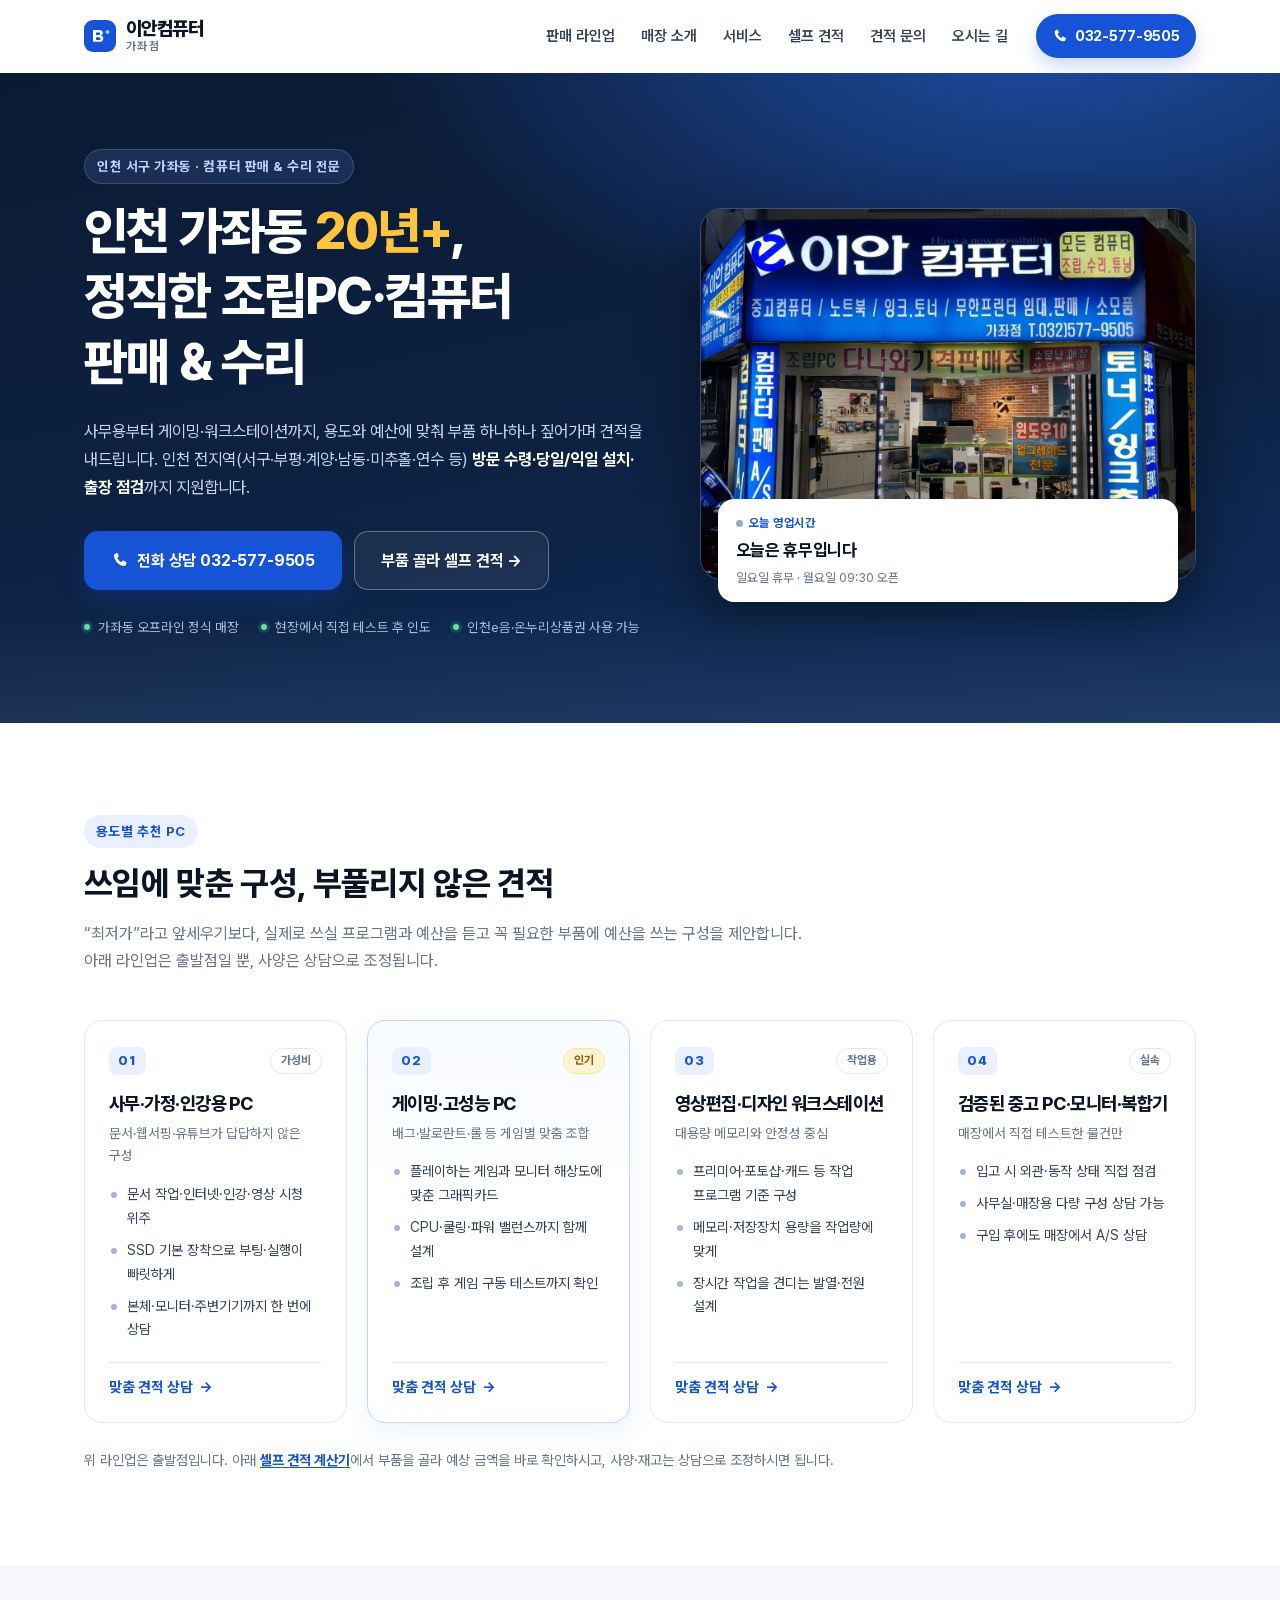
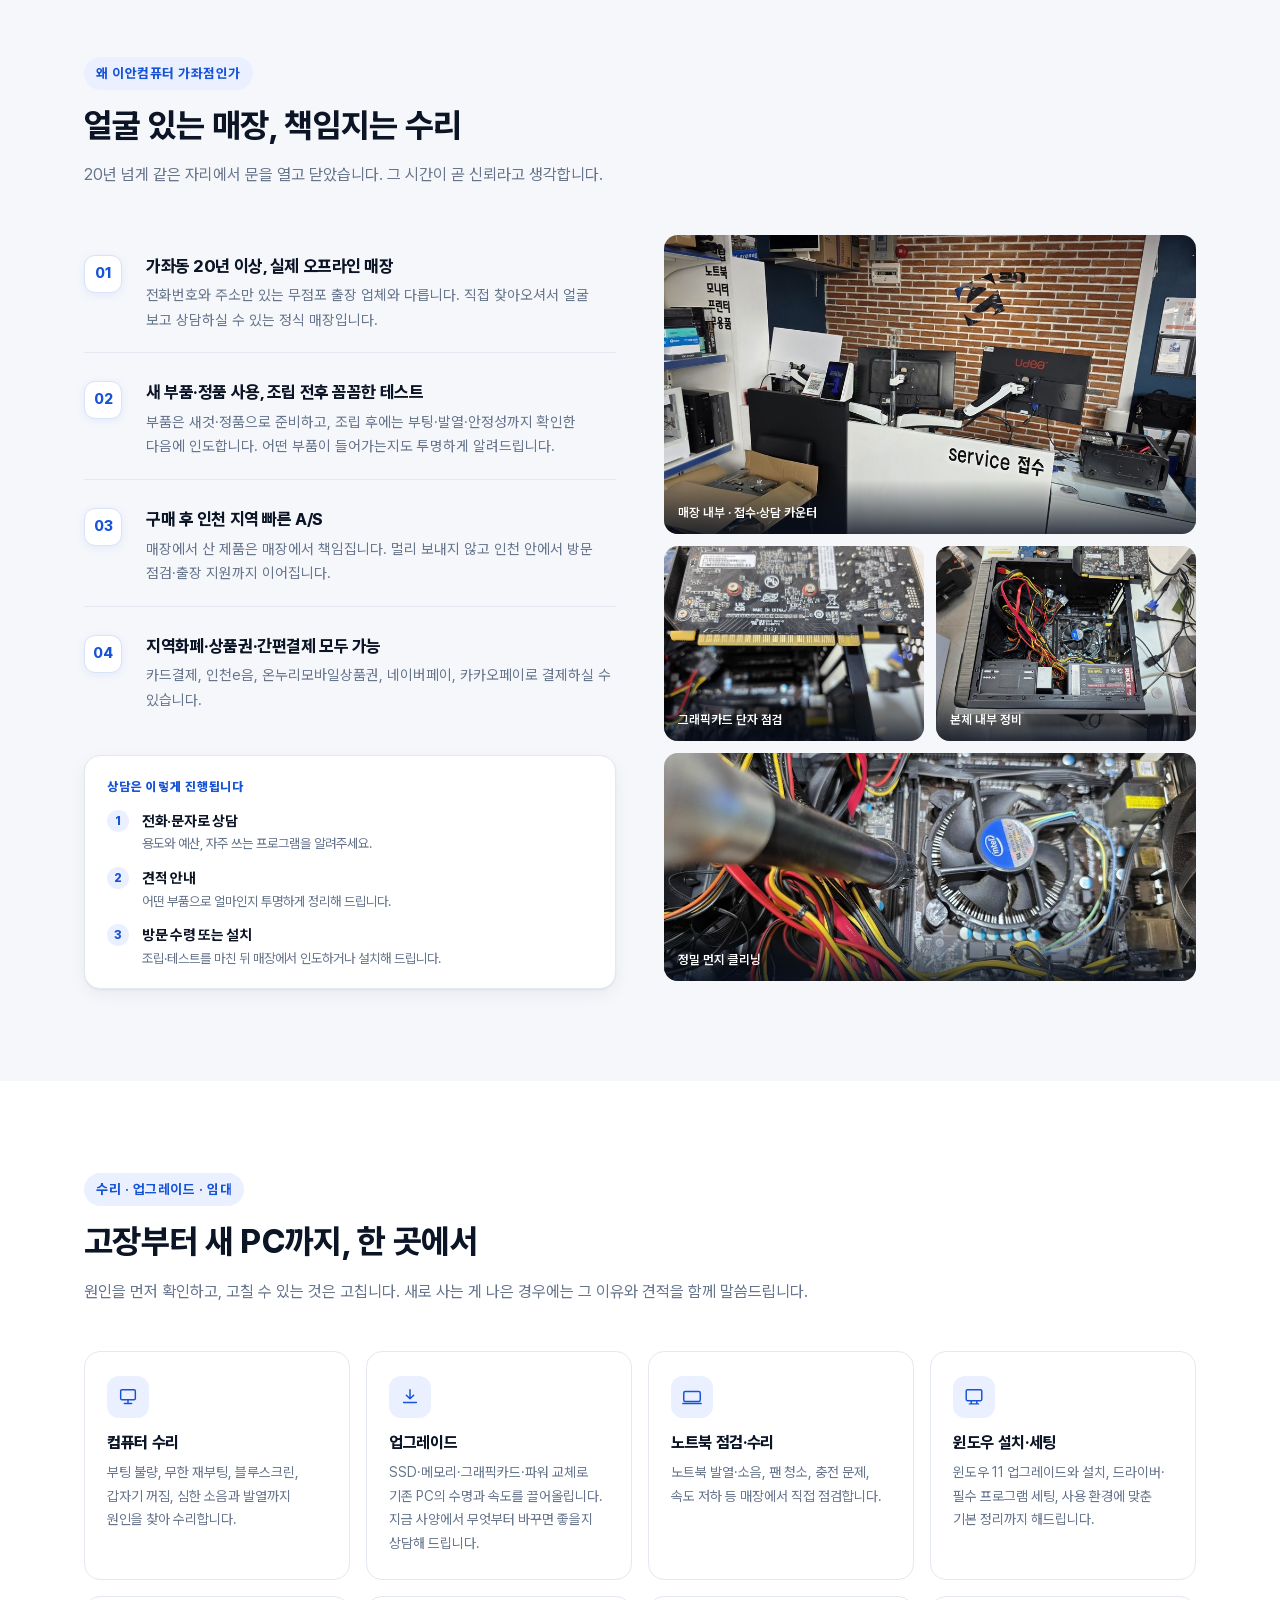
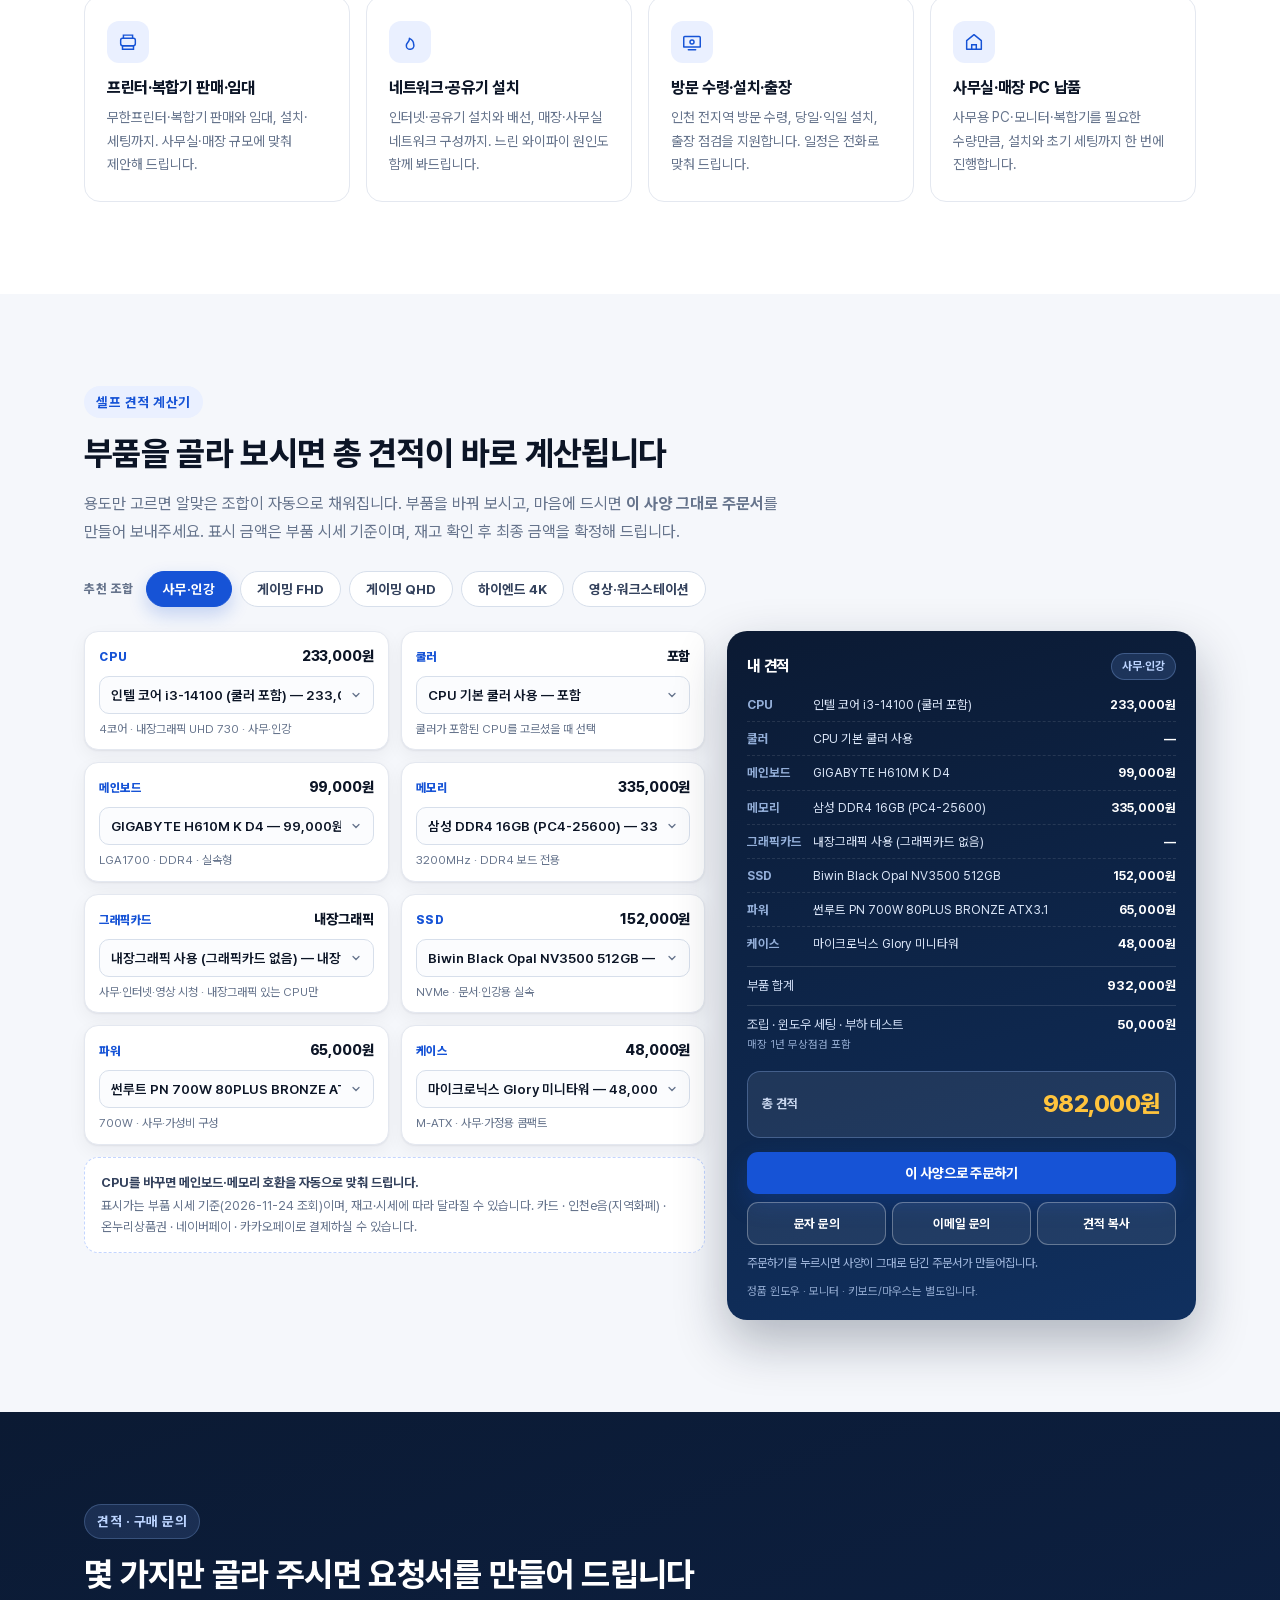
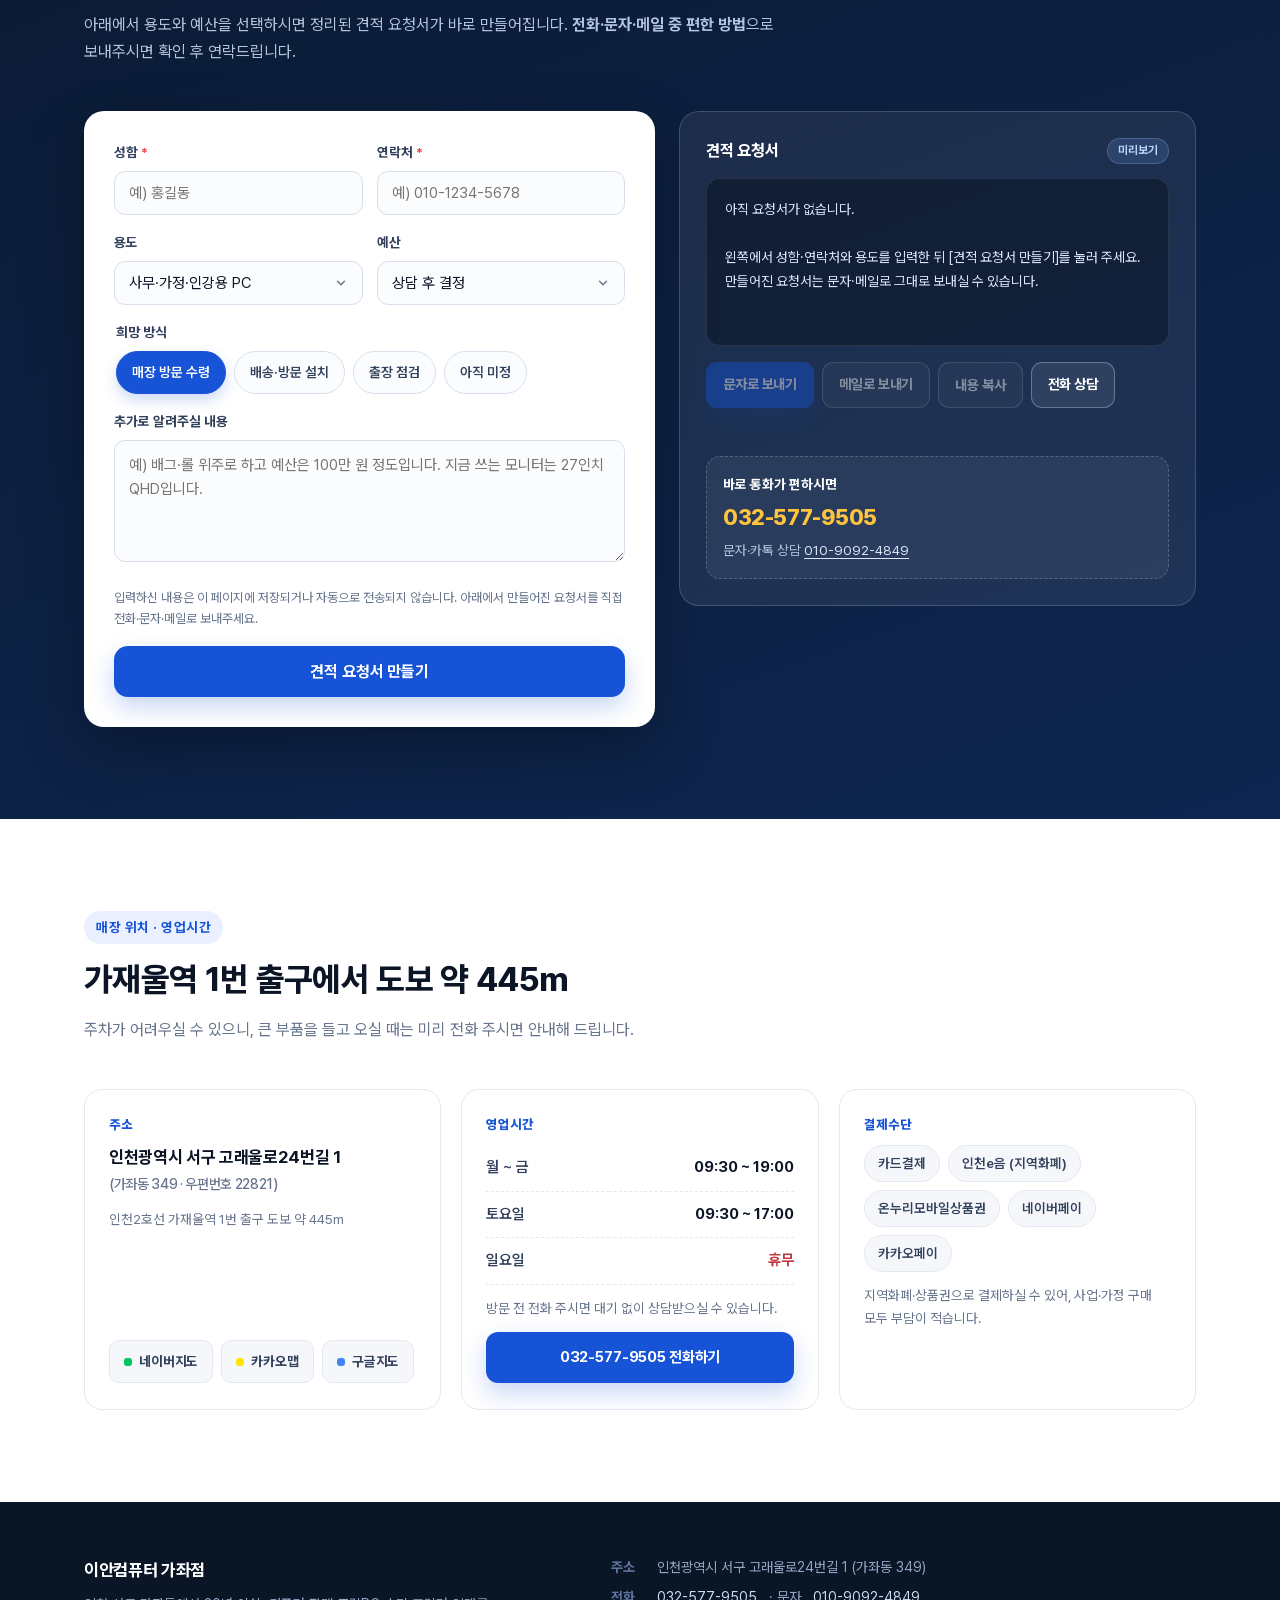
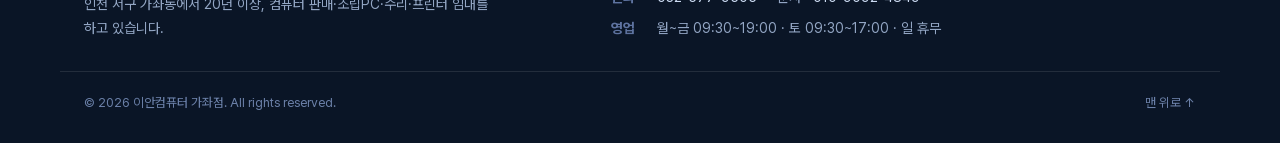
==== commit 15beaba7: "Add files via upload" ====
--- a/index.html
+++ b/index.html
@@ -186,6 +186,31 @@
 .sq-order-actions .btn.is-disabled { opacity: .45; cursor: not-allowed; }
 .sq-order-actions .btn.is-disabled:hover { transform: none; }
 .sq-order-card .result-hint { color: #9fb6dc; }
+.sq-send-notice {
+  margin-top: 12px; padding: 13px 14px 12px; border-radius: 12px; text-align: left;
+  background: #fff8e6; border: 2px solid #f5b731; box-shadow: 0 6px 18px rgba(0, 0, 0, .28);
+}
+.sq-send-notice[hidden] { display: none; }
+.sq-send-notice strong.sq-send-notice-title {
+  display: block; font-size: 14.5px; font-weight: 800; color: #8a5200; letter-spacing: -.02em; margin-bottom: 6px;
+}
+.sq-send-notice p { font-size: 13px; line-height: 1.68; color: #4a3608; margin: 0; }
+.sq-send-notice a { color: #0b57d0; font-weight: 800; text-decoration: underline; }
+.sq-send-notice-again {
+  margin-top: 9px; padding: 7px 12px; border-radius: 9px; border: 1px solid #d99a13;
+  background: #fff; color: #8a5200; font-family: inherit; font-size: 12.5px; font-weight: 800; cursor: pointer;
+}
+.sq-send-notice-again:hover { background: #ffefc2; }
+.sq-pc-tip { margin-top: 10px; font-size: 12.3px; line-height: 1.62; color: #ffd98a; }
+.sq-pc-tip[hidden] { display: none; }
+.sq-send-notice.is-ok { background: #e8fbf1; border-color: #2fb673; }
+.sq-send-notice.is-ok strong.sq-send-notice-title { color: #0a6b3f; }
+.sq-send-notice.is-ok p { color: #16512f; }
+.sq-send-notice.is-ok a { color: #0b57d0; }
+.sq-send-notice.is-busy { background: #eaf2ff; border-color: #6b9be8; }
+.sq-send-notice.is-busy strong.sq-send-notice-title { color: #1a3d78; }
+.sq-send-notice.is-busy p { color: #1f3557; }
+.sq-order-actions .btn.is-busy { opacity: .8; cursor: progress; }
 
 @media (max-width: 1080px) {
   .sq-layout { grid-template-columns: 1fr; }
@@ -590,7 +615,7 @@
           </div>
           <p class="sq-picker-note">
             <strong>CPU를 바꾸면 메인보드·메모리 호환을 자동으로 맞춰 드립니다.</strong>
-            표시가는 부품 시세 기준(2026-11-23 조회)이며, 재고·시세에 따라 달라질 수 있습니다.
+            표시가는 부품 시세 기준(2026-11-24 조회)이며, 재고·시세에 따라 달라질 수 있습니다.
             카드 · 인천e음(지역화폐) · 온누리상품권 · 네이버페이 · 카카오페이로 결제하실 수 있습니다.
           </p>
         </div>
@@ -662,7 +687,7 @@
               <textarea id="soNote" name="note" rows="3" placeholder="예) 토요일 오전에 찾고 싶습니다. 쓰던 SSD 자료는 그대로 옮겨 주세요."></textarea>
             </div>
 
-            <p class="form-note">입력하신 내용은 서버로 전송·저장되지 않습니다. 아래에서 만들어진 주문서를 직접 문자나 이메일로 보내주세요.</p>
+            <p class="form-note">입력하신 내용은 아래 주문서로만 만들어집니다. [주문서 만들기]를 누른 뒤 [주문서 바로 접수하기]로 바로 접수하거나, 문자·복사로 보내주세요.</p>
 
             <button class="btn btn-primary btn-lg btn-block" type="submit" id="soSubmit">주문서 만들기</button>
             <p class="form-error" id="soError" role="alert" hidden>성함과 연락처를 입력해 주세요.</p>
@@ -679,11 +704,17 @@
             </div>
             <pre class="result-text" id="soText">성함과 연락처를 입력하고 [주문서 만들기]를 누르면,
 선택하신 부품과 총 금액이 담긴 주문서가 여기에 만들어집니다.</pre>            <div class="sq-order-actions">
-              <a class="btn btn-primary is-disabled" id="soSms" href="sms:01090924849" aria-disabled="true">주문서 전송하기 (문자)</a>
-              <a class="btn btn-ghost is-disabled" id="soMail" href="mailto:evrc130@naver.com" aria-disabled="true">이메일로 주문서 보내기</a>
+              <button class="btn btn-primary is-disabled" type="button" id="soSend" aria-disabled="true">주문서 바로 접수하기</button>
+              <a class="btn btn-ghost is-disabled" id="soSms" href="sms:01090924849" aria-disabled="true">주문서 전송하기 (문자)</a>
               <button class="btn btn-ghost is-disabled" type="button" id="soCopy" aria-disabled="true">주문서 복사</button>
             </div>
-            <p class="result-hint" id="soHint">문자·이메일 중 편한 방법으로 보내주시면 됩니다.</p>
+            <div class="sq-send-notice" id="soSendNotice" role="status" aria-live="polite" hidden>
+              <strong class="sq-send-notice-title" id="soSendNoticeTitle">주문서를 복사했습니다!</strong>
+              <p id="soSendNoticeBody"></p>
+              <button type="button" class="sq-send-notice-again" id="soSendNoticeAgain" hidden>주문서 다시 복사</button>
+            </div>
+            <p class="sq-pc-tip" id="soPcTip" hidden>PC에서는 [주문서 바로 접수하기]를 누르면 바로 접수됩니다. 문자 앱이 열리지 않는 환경에서는 [주문서 전송하기 (문자)]를 누르면 주문서가 복사되니 카카오톡·네이버톡톡에 붙여넣기(Ctrl+V)하세요.</p>
+            <p class="result-hint" id="soHint">주문서를 만들면 [주문서 바로 접수하기]로 바로 접수하거나, 문자·복사로 보낼 수 있습니다.</p>
           </aside>
         </div>
       </div>
@@ -704,61 +735,103 @@
       cpu: [
         { id: "i3-14100", name: "인텔 코어 i3-14100 (쿨러 포함)", spec: "4코어 · 내장그래픽 UHD 730 · 사무·인강", price: 233000, socket: "LGA1700", igpu: true, cooler: true, tag: "실속" },
         { id: "i5-14400", name: "인텔 코어 i5-14400 (쿨러 포함)", spec: "10코어 · 내장그래픽 UHD 730 · 사무·멀티태스킹", price: 246000, socket: "LGA1700", igpu: true, cooler: true, tag: "인기" },
+        { id: "u5-225", name: "인텔 코어 Ultra 5 225 (쿨러 포함)", spec: "10코어 · 최신 15세대 · 내장그래픽 Xe", price: 290000, socket: "LGA1851", igpu: true, cooler: true, tag: "신형" },
         { id: "r5-7500f", name: "AMD 라이젠5 7500F", spec: "6코어 · 게이밍 가성비 · 내장그래픽 없음 · 쿨러 별도", price: 190000, socket: "AM5", igpu: false, cooler: false, tag: "게이밍" },
         { id: "r5-9600x", name: "AMD 라이젠5 9600X (쿨러 포함)", spec: "6코어 · 최신 세대 · 게이밍·작업 균형", price: 295000, socket: "AM5", igpu: true, cooler: true },
+        { id: "r5-8600g", name: "AMD 라이젠5 8600G PRO (쿨러 포함)", spec: "6코어 · 내장그래픽 강함 · 사무·영상", price: 300000, socket: "AM5", igpu: true, cooler: true, tag: "내장그래픽" },
         { id: "r7-9700x", name: "AMD 라이젠7 9700X (쿨러 포함)", spec: "8코어 · 영상편집·멀티태스킹", price: 353000, socket: "AM5", igpu: true, cooler: true, tag: "작업" },
         { id: "r7-7800x3d", name: "AMD 라이젠7 7800X3D", spec: "8코어 3D V캐시 · 게이밍 최강 · 쿨러 별도", price: 395000, socket: "AM5", igpu: true, cooler: false, tag: "게이밍" },
+        { id: "i7-14700", name: "인텔 코어 i7-14700 (쿨러 포함)", spec: "20코어 · 영상편집·작업 다용도", price: 560000, socket: "LGA1700", igpu: true, cooler: true, tag: "작업" },
         { id: "r7-9800x3d", name: "AMD 라이젠7 9800X3D", spec: "8코어 최신 3D V캐시 · 4K 게이밍 · 쿨러 별도", price: 591000, socket: "AM5", igpu: true, cooler: false, tag: "하이엔드" }
       ],
       cooler: [
         { id: "stock", name: "CPU 기본 쿨러 사용", spec: "쿨러가 포함된 CPU를 고르셨을 때 선택", price: 0, needsCooler: true },
+        { id: "ag400", name: "DEEPCOOL AG400 G2", spec: "싱글타워 공랭 · 사무·게임용 무난", price: 30000 },
+        { id: "cv620", name: "오쓰 CV-620", spec: "듀얼타워 공랭 · 6히트파이프 가성비", price: 46000 },
+        { id: "ag620", name: "DEEPCOOL AG620 G2", spec: "듀얼타워 공랭 · 듀얼팬", price: 48000 },
         { id: "a620", name: "ID-COOLING FROZN A620 PRO SE", spec: "듀얼타워 공랭 · 조용하고 시원하게", price: 49000 },
-        { id: "nautilus", name: "CORSAIR NAUTILUS 360 RS", spec: "3열 수랭 · 고사양 CPU용 · 5년 보증", price: 148000 }
+        { id: "p360", name: "ABKO P360 포세이돈 ARGB", spec: "3열 수랭 · RGB 팬 · 가성비 수랭", price: 70000 },
+        { id: "rc1900", name: "3RSYS Socoool RC1900 ARGB", spec: "듀얼타워 공랭 · 솔더링 쌍철봉", price: 98000 },
+        { id: "ld360", name: "DEEPCOOL LD360", spec: "3열 수랭 · 고성능 CPU용", price: 139000 },
+        { id: "nautilus", name: "CORSAIR NAUTILUS 360 RS", spec: "3열 수랭 · 고사양 CPU용 · 5년 보증", price: 148000 },
+        { id: "kraken", name: "NZXT KRAKEN PLUS 360", spec: "3열 수랭 · 저소음 · 6년 보증", price: 275000 }
       ],
       mb: [
         { id: "h610k", name: "GIGABYTE H610M K D4", spec: "LGA1700 · DDR4 · 실속형", price: 99000, socket: "LGA1700", mem: "DDR4" },
+        { id: "msi-h610m", name: "MSI PRO H610M-E DDR4", spec: "LGA1700 · DDR4 · HDMI 단자", price: 124000, socket: "LGA1700", mem: "DDR4" },
         { id: "h610s2h", name: "GIGABYTE H610M S2H V2 D4", spec: "LGA1700 · DDR4 · HDMI·DP 단자", price: 145000, socket: "LGA1700", mem: "DDR4" },
+        { id: "h810m", name: "ASUS PRIME H810M-K", spec: "LGA1851 · DDR5 · 최신 15세대용", price: 154000, socket: "LGA1851", mem: "DDR5" },
+        { id: "b760ds3h", name: "GIGABYTE B760M DS3H D4", spec: "LGA1700 · DDR4 · M.2 2개", price: 161000, socket: "LGA1700", mem: "DDR4" },
         { id: "b760ax", name: "Colorful BATTLE-AX B760M-PLUS V20 D5", spec: "LGA1700 · DDR5 · M.2 2개", price: 165000, socket: "LGA1700", mem: "DDR5" },
         { id: "b760rs", name: "ASRock B760M Pro RS D5", spec: "LGA1700 · DDR5 · 확장성 좋은 인기 보드", price: 185000, socket: "LGA1700", mem: "DDR5" },
+        { id: "b860m", name: "GIGABYTE B860M AORUS ELITE", spec: "LGA1851 · DDR5 · 최신 15세대 고급형", price: 255000, socket: "LGA1851", mem: "DDR5" },
         { id: "b650pg", name: "ASRock B650M PG Lightning", spec: "AM5 · DDR5 · 실속 AM5 보드", price: 143000, socket: "AM5", mem: "DDR5" },
-        { id: "b650k", name: "GIGABYTE B650M K", spec: "AM5 · DDR5 · M.2 2개 · 인기", price: 158000, socket: "AM5", mem: "DDR5" }
+        { id: "b650k", name: "GIGABYTE B650M K", spec: "AM5 · DDR5 · M.2 2개 · 인기", price: 158000, socket: "AM5", mem: "DDR5" },
+        { id: "b850force", name: "ASRock B850M FORCE V2", spec: "AM5 · DDR5 · 최신 B850 칩셋", price: 179000, socket: "AM5", mem: "DDR5" }
       ],
       ram: [
-        { id: "ddr4-16", name: "삼성 DDR4 16GB (PC4-25600)", spec: "3200MHz · DDR4 보드 전용", price: 335000, mem: "DDR4" },
+        { id: "ddr4-8k", name: "킹덤 DDR4 8GB (PC4-25600)", spec: "3200MHz · 사무용 최저가 구성 · DDR4 보드 전용", price: 104000, mem: "DDR4" },
+        { id: "ddr4-8", name: "삼성 DDR4 8GB (PC4-25600)", spec: "3200MHz · 사무·인강 실속 구성 · DDR4 보드 전용", price: 170000, mem: "DDR4" },
+        { id: "ddr4-16t", name: "타무즈 DDR4 16GB (PC4-25600)", spec: "3200MHz · 가성비 16GB · DDR4 보드 전용", price: 188000, mem: "DDR4" },
+        /* base: 메인보드 교체로 메모리를 자동 변경할 때 기본으로 잡는 모델 */
+        { id: "ddr4-16", name: "삼성 DDR4 16GB (PC4-25600)", spec: "3200MHz · DDR4 보드 전용", price: 335000, mem: "DDR4", base: true },
         { id: "ddr5-16", name: "커널앤코어 DDR5 16GB (5600)", spec: "5600MHz · DDR5 보드 전용", price: 370000, mem: "DDR5" },
+        { id: "ddr5-16k", name: "KLEVV DDR5 16GB (5600)", spec: "5600MHz · DDR5 보드 전용", price: 385000, mem: "DDR5" },
         { id: "ddr5-16p", name: "PATRIOT DDR5 16GB (5600)", spec: "5600MHz · DDR5 보드 전용", price: 405000, mem: "DDR5" },
+        { id: "ddr5-16s", name: "삼성 DDR5 16GB (5600)", spec: "5600MHz · 삼성 정품 · DDR5 보드 전용", price: 441000, mem: "DDR5" },
         { id: "ddr5-32a", name: "AGI DDR5 32GB (16GB×2)", spec: "5600MHz · 듀얼채널 · 게임·작업 여유", price: 753000, mem: "DDR5" },
+        { id: "ddr5-32k", name: "KLEVV DDR5 32GB (16GB×2)", spec: "6000MHz · CL30 · 듀얼채널 고성능", price: 849000, mem: "DDR5" },
         { id: "ddr5-32h", name: "SK hynix DDR5 32GB (16GB×2)", spec: "5600MHz · 정품 모듈", price: 970000, mem: "DDR5" }
       ],
       gpu: [
         { id: "none", name: "내장그래픽 사용 (그래픽카드 없음)", spec: "사무·인터넷·영상 시청 · 내장그래픽 있는 CPU만", price: 0, kind: "igpu", watt: 0, tier: 0 },
+        { id: "rtx3050", name: "GIGABYTE 지포스 RTX 3050 6GB", spec: "사무·간단한 게임 · 가장 저렴한 외장", price: 434000, watt: 450, tier: 1 },
+        { id: "rtx5050", name: "GIGABYTE 지포스 RTX 5050 8GB", spec: "FHD 게임 입문 · 최신 세대", price: 620000, watt: 550, tier: 2 },
         { id: "rtx5060", name: "MSI 지포스 RTX 5060 벤투스 2X 8GB", spec: "FHD 게임 60~144Hz", price: 749000, watt: 550, tier: 3 },
         { id: "rtx5060ti8", name: "MSI 지포스 RTX 5060 Ti 벤투스 2X 8GB", spec: "FHD 고주사율 · QHD 입문", price: 834000, watt: 600, tier: 3 },
+        { id: "rx9060xt", name: "PowerColor 라데온 RX 9060 XT 16GB", spec: "QHD 게임 · 16GB 메모리", price: 954000, watt: 600, tier: 4 },
+        { id: "rx9070", name: "ASRock 라데온 RX 9070 16GB", spec: "QHD 고주사율 · 작업 겸용", price: 1134000, watt: 700, tier: 4 },
         { id: "rtx5060ti16", name: "Colorful 지포스 RTX 5060 Ti 16GB", spec: "QHD 게임 · 영상편집 입문", price: 1279000, watt: 650, tier: 4 },
         { id: "rtx5070", name: "MSI 지포스 RTX 5070 벤투스 3X 12GB", spec: "QHD 고주사율 · 작업 겸용", price: 1434000, watt: 700, tier: 4 },
         { id: "rtx5070ti", name: "Colorful 지포스 RTX 5070 Ti 16GB", spec: "QHD·4K 고사양 게임", price: 1934000, watt: 750, tier: 5 },
-        { id: "rtx5070ti3", name: "MSI 지포스 RTX 5070 Ti 게이밍 트리오 16GB", spec: "4K · 스트리밍 · 고성능", price: 2324000, watt: 800, tier: 5 }
+        { id: "rtx5080", name: "GIGABYTE 지포스 RTX 5080 16GB", spec: "4K 최고사양 게임 · 스트리밍", price: 3679000, watt: 850, tier: 6 }
       ],
       ssd: [
         { id: "nv512", name: "Biwin Black Opal NV3500 512GB", spec: "NVMe · 문서·인강용 실속", price: 152000 },
+        { id: "p300-512", name: "마이크론 Crucial P300 512GB", spec: "NVMe · 가성비 512GB", price: 158000 },
+        { id: "exg3-1t", name: "키오시아 EXCERIA PLUS G3 1TB", spec: "NVMe PCIe4.0 · 가성비 1TB", price: 278000 },
         { id: "nv3-1t", name: "Kingston NV3 1TB", spec: "NVMe PCIe4.0 · 가장 무난한 1TB", price: 329000 },
         { id: "s990-1t", name: "삼성 990 1TB", spec: "NVMe · 삼성 정품 1TB", price: 339000 },
+        { id: "c930-1t", name: "KLEVV CRAS C930 1TB", spec: "NVMe PCIe4.0 · 방열판 포함", price: 415000 },
+        { id: "exg3-2t", name: "키오시아 EXCERIA PLUS G3 2TB", spec: "NVMe PCIe4.0 · 대용량 2TB", price: 475000 },
         { id: "s990pro-1t", name: "삼성 990 PRO 1TB", spec: "NVMe · 고성능 1TB", price: 525000 },
         { id: "p41-1t", name: "SK hynix Platinum P41 1TB", spec: "NVMe · 고성능 1TB", price: 541000 },
-        { id: "nv3-2t", name: "Kingston NV3 2TB", spec: "NVMe · 대용량 2TB", price: 585000 }
+        { id: "nv3-2t", name: "Kingston NV3 2TB", spec: "NVMe · 대용량 2TB", price: 585000 },
+        { id: "p41-2t", name: "SK hynix Platinum P41 2TB", spec: "NVMe · 최고급 2TB", price: 782000 }
       ],
       psu: [
+        { id: "a600dn", name: "MSI MAG A600DN 600W 80PLUS STANDARD", spec: "600W · 사무·실속 구성", price: 56000, watt: 600 },
         { id: "sunroot", name: "썬루트 PN 700W 80PLUS BRONZE ATX3.1", spec: "700W · 사무·가성비 구성", price: 65000, watt: 700 },
         { id: "aone", name: "AONE STORM 80PLUS BRONZE 700W", spec: "700W · 실속형", price: 71000, watt: 700 },
         { id: "excel700", name: "에너지옵티머스 EXCEL CLASSIC 700W", spec: "700W · 80PLUS BRONZE · 인기", price: 74000, watt: 700 },
         { id: "topower", name: "Topower Guardian TOP-700DG 700W", spec: "700W · 정격", price: 77000, watt: 700 },
-        { id: "msi850", name: "MSI MAG A850GN 80PLUS GOLD 850W", spec: "850W · ATX3.1 · 고성능 그래픽카드용", price: 123000, watt: 850 }
+        { id: "a750bn", name: "MSI MAG A750BN III 80PLUS BRONZE 750W", spec: "750W · ATX3.1 · 그래픽카드 여유", price: 105000, watt: 750 },
+        { id: "msi850", name: "MSI MAG A850GN 80PLUS GOLD 850W", spec: "850W · ATX3.1 · 고성능 그래픽카드용", price: 123000, watt: 850 },
+        { id: "classic850", name: "마이크로닉스 Classic II 850W 80PLUS GOLD", spec: "850W · 풀모듈러 · 국민 파워", price: 168000, watt: 850 },
+        { id: "sf1000", name: "SuperFlower LEADEX III GOLD 1000W", spec: "1000W · 80PLUS GOLD · 고사양용", price: 215000, watt: 1000 },
+        { id: "sf850", name: "SuperFlower LEADEX VII GOLD 850W", spec: "850W · 80PLUS GOLD · 플래그십", price: 225000, watt: 850 }
       ],
       "case": [
+        { id: "r120", name: "3RSYS R120 미니타워", spec: "M-ATX · 초저가 실속", price: 46000, small: true },
         { id: "glory", name: "마이크로닉스 Glory 미니타워", spec: "M-ATX · 사무·가정용 콤팩트", price: 48000, small: true },
+        { id: "s100", name: "마이크로닉스 HATCH S100 미니타워", spec: "M-ATX · 깔끔한 디자인", price: 58000, small: true },
         { id: "r190", name: "3RSYS R190 미들타워", spec: "강화유리 · 무난한 실속형", price: 59000, small: true },
         { id: "r260", name: "3RSYS R260 미들타워", spec: "메쉬 전면 · 팬 6개 · 통풍 좋음", price: 62000 },
+        { id: "r700", name: "3RSYS R700 에어 세븐 미들타워", spec: "메쉬 · 팬 7개 · 통풍 최강", price: 63000 },
         { id: "r530", name: "3RSYS R530 미들타워", spec: "VGA 400mm · 대형 그래픽카드 대응", price: 75000 },
+        { id: "ud50", name: "앱코 UD50 블루웨일 ARGB BTF", spec: "미들타워 · ARGB 팬 · 선정리 편함", price: 87000 },
+        { id: "r640", name: "3RSYS R640 Quiet 미들타워", spec: "저소음 · 강화유리 · 고급형", price: 119000 },
+        { id: "c6curve", name: "darkFlash C6 CURVE AIR MESH BTF", spec: "미들타워 · 어항형 · 메쉬", price: 152000 },
         { id: "t300", name: "3RSYS T300 Quiet BTF", spec: "측면 360 수랭 장착 · 저소음", price: 175000 }
       ]
     };
@@ -783,8 +856,12 @@
     var listEl = $("sqList"), partsEl = $("sqParts"), totalEl = $("sqTotal"), badgeEl = $("sqBadge");
     var smsEl = $("sqSms"), mailEl = $("sqMail"), copyEl = $("sqCopy"), hintEl = $("sqHint"), cautionEl = $("sqCaution");
     var orderEl = $("sqOrder"), orderForm = $("sqOrderForm"), orderBtn = $("sqOrderBtn"), orderClose = $("sqOrderClose");
-    var soText = $("soText"), soBadge = $("soBadge"), soSms = $("soSms"), soMail = $("soMail"), soCopy = $("soCopy"), soHint = $("soHint"), soError = $("soError");
+    var soText = $("soText"), soBadge = $("soBadge"), soSms = $("soSms"), soCopy = $("soCopy"), soHint = $("soHint"), soError = $("soError");
     var soGlance = $("soGlance"), soGlanceName = $("soGlanceName"), soGlanceSum = $("soGlanceSum");
+    var IS_MOBILE = /Android|iPhone|iPad|iPod/i.test(navigator.userAgent);
+    var soSend = $("soSend");
+    var soSendNotice = $("soSendNotice"), soSendNoticeTitle = $("soSendNoticeTitle"),
+        soSendNoticeBody = $("soSendNoticeBody"), soSendNoticeAgain = $("soSendNoticeAgain"), soPcTip = $("soPcTip");
 
     function byId(cat, id) {
       var list = PARTS[cat];
@@ -815,7 +892,8 @@
 
       var ram = byId("ram", state.ram);
       if (ram.mem !== mb.mem) {
-        var nram = PARTS.ram.filter(function (p) { return p.mem === mb.mem; })[0];
+        var ramCands = PARTS.ram.filter(function (p) { return p.mem === mb.mem; });
+        var nram = ramCands.filter(function (p) { return p.base; })[0] || ramCands[0];
         if (nram) {
           state.ram = nram.id;
           notes.push("메인보드(" + mb.mem + ")에 맞춰 메모리를 바꿨습니다: " + nram.name);
@@ -1011,7 +1089,7 @@
     }
 
     function setOrderReady(ready) {
-      [soSms, soMail, soCopy].forEach(function (btn) {
+      [soSend, soSms, soCopy].forEach(function (btn) {
         if (!btn) return;
         btn.classList.toggle("is-disabled", !ready);
         btn.setAttribute("aria-disabled", ready ? "false" : "true");
@@ -1028,8 +1106,8 @@
         soGlanceSum.textContent = "총 " + fmt(totals().total);
       }
       if (soSms) soSms.href = "sms:" + STORE.mobile + "?body=" + encodeURIComponent(text);
-      if (soMail) soMail.href = "mailto:" + STORE.mail + "?subject=" + encodeURIComponent("[조립PC 주문서] " + val("soName").trim() + " · " + badge) + "&body=" + encodeURIComponent(text);
-      if (announce && soHint) soHint.textContent = "주문서가 만들어졌습니다. [주문서 전송하기(문자)] 또는 [이메일로 주문서 보내기]로 보내주세요.";
+      if (announce && soHint) soHint.textContent = "주문서가 만들어졌습니다. [주문서 바로 접수하기]로 바로 접수하거나 [주문서 전송하기 (문자)]·[주문서 복사]로 보내주세요.";
+      if (soSendNotice) soSendNotice.hidden = true;
     }
 
     function submitOrder(e) {
@@ -1058,7 +1136,207 @@
       orderForm.addEventListener("change", function () { if (orderBuilt) refreshOrder(false); });
     }
 
-    [[soSms, "sms"], [soMail, "mail"], [soCopy, "copy"]].forEach(function (pair) {
+    /* ── PC에서는 sms:·mailto: 가 열리지 않으므로 주문서를 복사해 안내한다 ── */
+    function legacyCopy(text) {
+      var ta = document.createElement("textarea");
+      ta.value = text;
+      ta.setAttribute("readonly", "");
+      ta.style.position = "fixed";
+      ta.style.top = "-1000px";
+      ta.style.left = "-1000px";
+      ta.style.opacity = "0";
+      document.body.appendChild(ta);
+      var ok = false;
+      try {
+        ta.focus();
+        ta.select();
+        ta.setSelectionRange(0, text.length);
+        ok = document.execCommand("copy");
+      } catch (err) { ok = false; }
+      document.body.removeChild(ta);
+      return ok;
+    }
+
+    function copyToClipboard(text) {
+      return new Promise(function (resolve) {
+        if (navigator.clipboard && navigator.clipboard.writeText) {
+          navigator.clipboard.writeText(text).then(
+            function () { resolve(true); },
+            function () { resolve(legacyCopy(text)); }
+          );
+        } else {
+          resolve(legacyCopy(text));
+        }
+      });
+    }
+
+    function notice(level, title, bodyHtml, again) {
+      if (!soSendNotice) return;
+      soSendNotice.className = "sq-send-notice" + (level ? " is-" + level : "");
+      if (soSendNoticeTitle) soSendNoticeTitle.textContent = title;
+      if (soSendNoticeBody) soSendNoticeBody.innerHTML = bodyHtml;
+      soSendNotice.hidden = false;
+      if (soSendNoticeAgain) soSendNoticeAgain.hidden = !again;
+    }
+
+    function mailLink() { return '<a href="mailto:' + STORE.mail + '">' + STORE.mail + '</a>'; }
+    function phoneLink() { return '<a href="tel:' + STORE.phone + '">' + STORE.phone + '</a>'; }
+
+    function showSendNotice(copied) {
+      if (!soSendNotice) return;
+      var title = copied ? "주문서를 복사했습니다!" : "주문서 복사가 안 되면 이렇게 보내주세요";
+      var body = copied
+        ? "PC에서는 문자 앱이 바로 열리지 않아 주문서를 복사해 드렸습니다! 카카오톡·네이버톡톡에 붙여넣기(Ctrl+V)하시거나 " + phoneLink() + " 로 연락 주세요."
+        : "PC에서는 문자 앱이 바로 열리지 않습니다. 위 주문서를 직접 선택해 복사(Ctrl+C)한 뒤 카카오톡으로 보내주시거나 " + phoneLink() + "로 전화 주세요.";
+      notice("", title, "<p>" + body + "</p>", copied);
+      if (soHint) soHint.textContent = copied
+        ? "주문서가 클립보드에 복사되었습니다. Ctrl+V로 붙여넣기 하세요."
+        : "위 주문서를 직접 선택해 복사해 주세요.";
+    }
+
+    /* ── FormSubmit 접수 (https://formsubmit.co/ajax/60afcc15...) ──
+       메일 주소를 소스에 노출하지 않도록 FormSubmit이 발급한 전용 문자열을 쓴다.
+       성공 판단은 반드시 data.success === "true" 로 한다. FormSubmit은 거절·미인증에도
+       HTTP 200 과 { success: "false", message: ... } 를 돌려주므로 res.ok 로는 판단할 수 없다. */
+    var FORM_ENDPOINT = "https://formsubmit.co/ajax/60afcc15c4aa679264b7eb0061fad361";
+    var SEND_LABEL = "주문서 바로 접수하기";
+    var sendBusy = false;
+
+    function setSendBusy(busy) {
+      sendBusy = busy;
+      if (!soSend) return;
+      soSend.textContent = busy ? "접수 중..." : SEND_LABEL;
+      soSend.disabled = !!busy;
+      soSend.classList.toggle("is-busy", busy);
+      soSend.classList.toggle("is-disabled", busy ? true : !orderBuilt);
+      soSend.setAttribute("aria-busy", busy ? "true" : "false");
+      soSend.setAttribute("aria-disabled", busy ? "true" : (orderBuilt ? "false" : "true"));
+    }
+
+    function orderPayload() {
+      var rows = selectedRows();
+      var t = totals();
+      var name = val("soName").trim();
+      var deliveryEl = orderForm.querySelector('input[name="soDelivery"]:checked');
+      var payEl = orderForm.querySelector('input[name="soPay"]:checked');
+      return {
+        _subject: "[이안컴퓨터 가좌점] 조립PC 셀프견적 주문서 - " + name,
+        "성함": name,
+        "연락처": val("soPhone").trim(),
+        "수령방식": deliveryEl ? deliveryEl.value : "매장 방문 수령",
+        "결제방식": payEl ? payEl.value : "매장 방문 결제(카드·지역화폐·온누리상품권)",
+        "조합": badge,
+        "총견적": fmt(t.total),
+        "주문내용": buildOrderText(),
+        _template: "table"
+      };
+    }
+
+    function orderFallbackNotice(copied, reason) {
+      var title = copied ? "자동 접수가 되지 않아 주문서를 복사했습니다" : "자동 접수가 되지 않았습니다";
+      var body = copied
+        ? "<p>" + phoneLink() + "로 전화 주시거나, 방금 복사된 주문서를 카카오톡·네이버톡톡에 붙여넣기(Ctrl+V)해 보내주세요.</p>"
+        : "<p>" + phoneLink() + "로 전화 주시거나, 위 주문서를 직접 선택해 복사(Ctrl+C)해 보내주세요.</p>";
+      if (reason && typeof console === "object") console.warn("[주문서 접수 실패]", reason);
+      notice("", title, body, copied);
+      if (soHint) soHint.textContent = copied
+        ? "주문서가 클립보드에 복사되었습니다. 카카오톡에 붙여넣기 하세요."
+        : "위 주문서를 직접 선택해 복사(Ctrl+C)해 주세요.";
+    }
+
+    function sendOrder() {
+      if (sendBusy) return;
+      var chk = checkFields();
+      if (!chk.ok) {
+        if (soError) soError.hidden = false;
+        var target = chk.okName ? $("soPhone") : $("soName");
+        if (target) target.focus();
+        if (soHint) soHint.textContent = "성함과 연락처를 먼저 입력해 주세요.";
+        return;
+      }
+      if (soError) soError.hidden = true;
+
+      var payload = orderPayload();
+      var orderText = buildOrderText();
+      /* 접수 실패에 대비해 클릭 시점(사용자 제스처 안)에 미리 복사해 둔다. */
+      var copyPromise = copyToClipboard(orderText);
+
+      setSendBusy(true);
+      if (soBadge) soBadge.textContent = "접수 중";
+      notice("busy", "주문서를 보내는 중입니다...",
+        "<p>잠시만 기다려 주세요. 주문서를 사장님께 접수하고 있습니다.</p>", false);
+      if (soHint) soHint.textContent = "주문서를 접수하는 중입니다...";
+
+      var ctrl = (typeof AbortController === "function") ? new AbortController() : null;
+      var timer = ctrl ? setTimeout(function () { ctrl.abort(); }, 15000) : null;
+      var clearTimer = function () { if (timer) { clearTimeout(timer); timer = null; } };
+
+      fetch(FORM_ENDPOINT, {
+        method: "POST",
+        headers: { "Content-Type": "application/json", "Accept": "application/json" },
+        body: JSON.stringify(payload),
+        signal: ctrl ? ctrl.signal : undefined
+      }).then(function (res) {
+        return res.json().catch(function () { return {}; }).then(function (data) {
+          return { status: res.status, data: data || {} };
+        });
+      }).then(function (r) {
+        clearTimer();
+        setSendBusy(false);
+        if (String(r.data.success) === "true") {
+          notice("ok", "주문이 사장님께 접수되었습니다!",
+            "<p>재고 확인 후 " + phoneLink() + "로 연락드리겠습니다. 급하시면 매장으로 바로 전화 주셔도 됩니다.</p>", false);
+          if (soHint) soHint.textContent = "주문서가 접수되었습니다.";
+          if (soBadge) soBadge.textContent = "접수 완료";
+          track("self_quote_order_send", { build: badge, result: "ok" });
+          return;
+        }
+        var msg = r.data && (r.data.message || r.data.error) ? (r.data.message || r.data.error) : ("HTTP " + r.status);
+        throw new Error(msg);
+      }).catch(function (err) {
+        clearTimer();
+        setSendBusy(false);
+        var reason = String((err && err.message) || err || "network error");
+        var needActivation = /activat/i.test(reason);
+        if (soBadge) soBadge.textContent = "주문서 준비 완료";
+        track("self_quote_order_send", { build: badge, result: needActivation ? "activation" : "fail" });
+        copyPromise.then(function (copied) {
+          orderFallbackNotice(copied, reason);
+          if (needActivation) {
+            var extra = document.createElement("p");
+            extra.style.marginTop = "6px";
+            extra.innerHTML = "아직 FormSubmit 메일 인증 전입니다. 사장님 메일함(" + mailLink() + ")에서 'Activate Form' 메일을 눌러 인증하면 자동 접수가 시작됩니다.";
+            if (soSendNoticeBody) soSendNoticeBody.appendChild(extra);
+          }
+        });
+      });
+    }
+
+    if (soSend) {
+      soSend.addEventListener("click", function (e) {
+        e.preventDefault();
+        if (!orderBuilt) {
+          if (soHint) soHint.textContent = "먼저 [주문서 만들기]를 눌러 주문서를 만들어 주세요.";
+          if ($("soName")) $("soName").focus();
+          return;
+        }
+        sendOrder();
+      });
+    }
+
+    if (soPcTip && !IS_MOBILE) soPcTip.hidden = false;
+
+    if (soSendNoticeAgain) {
+      soSendNoticeAgain.addEventListener("click", function () {
+        copyToClipboard(buildOrderText()).then(function (ok) {
+          if (soHint) soHint.textContent = ok
+            ? "주문서를 다시 복사했습니다. Ctrl+V로 붙여넣기 하세요."
+            : "복사가 막혀 있어요. 위 주문서를 직접 선택해 복사(Ctrl+C)해 주세요.";
+        });
+      });
+    }
+
+    [[soSms, "sms"], [soCopy, "copy"]].forEach(function (pair) {
       var btn = pair[0];
       if (!btn) return;
       btn.addEventListener("click", function (e) {
@@ -1073,6 +1351,7 @@
           var done = function () { if (soHint) soHint.textContent = "주문서를 복사했습니다. 카카오톡·문자 어디든 붙여넣기 하세요."; };
           if (navigator.clipboard && navigator.clipboard.writeText) {
             navigator.clipboard.writeText(text).then(done).catch(function () {
+              if (legacyCopy(text)) { done(); return; }
               if (soText) {
                 var range = document.createRange();
                 range.selectNodeContents(soText);
@@ -1082,6 +1361,8 @@
                 if (soHint) soHint.textContent = "선택된 내용을 Ctrl+C(모바일은 길게 눌러 복사)로 복사해 주세요.";
               }
             });
+          } else if (legacyCopy(text)) {
+            done();
           } else if (soHint) {
             soHint.textContent = "주문서 영역을 길게 눌러 직접 복사해 주세요.";
           }
@@ -1089,6 +1370,12 @@
           return;
         }
         track("self_quote_order_" + pair[1], { build: badge });
+        /* 모바일은 문자 앱이 바로 열린다. */
+        if (IS_MOBILE) return;
+        /* PC: 문자 앱이 없는 환경에서 "아무 반응 없음"이 되지 않도록 주문서를 복사하고 안내를 띄운다. */
+        var orderText = buildOrderText();
+        e.preventDefault();
+        copyToClipboard(orderText).then(function (ok) { showSendNotice(ok); });
       });
     });
 
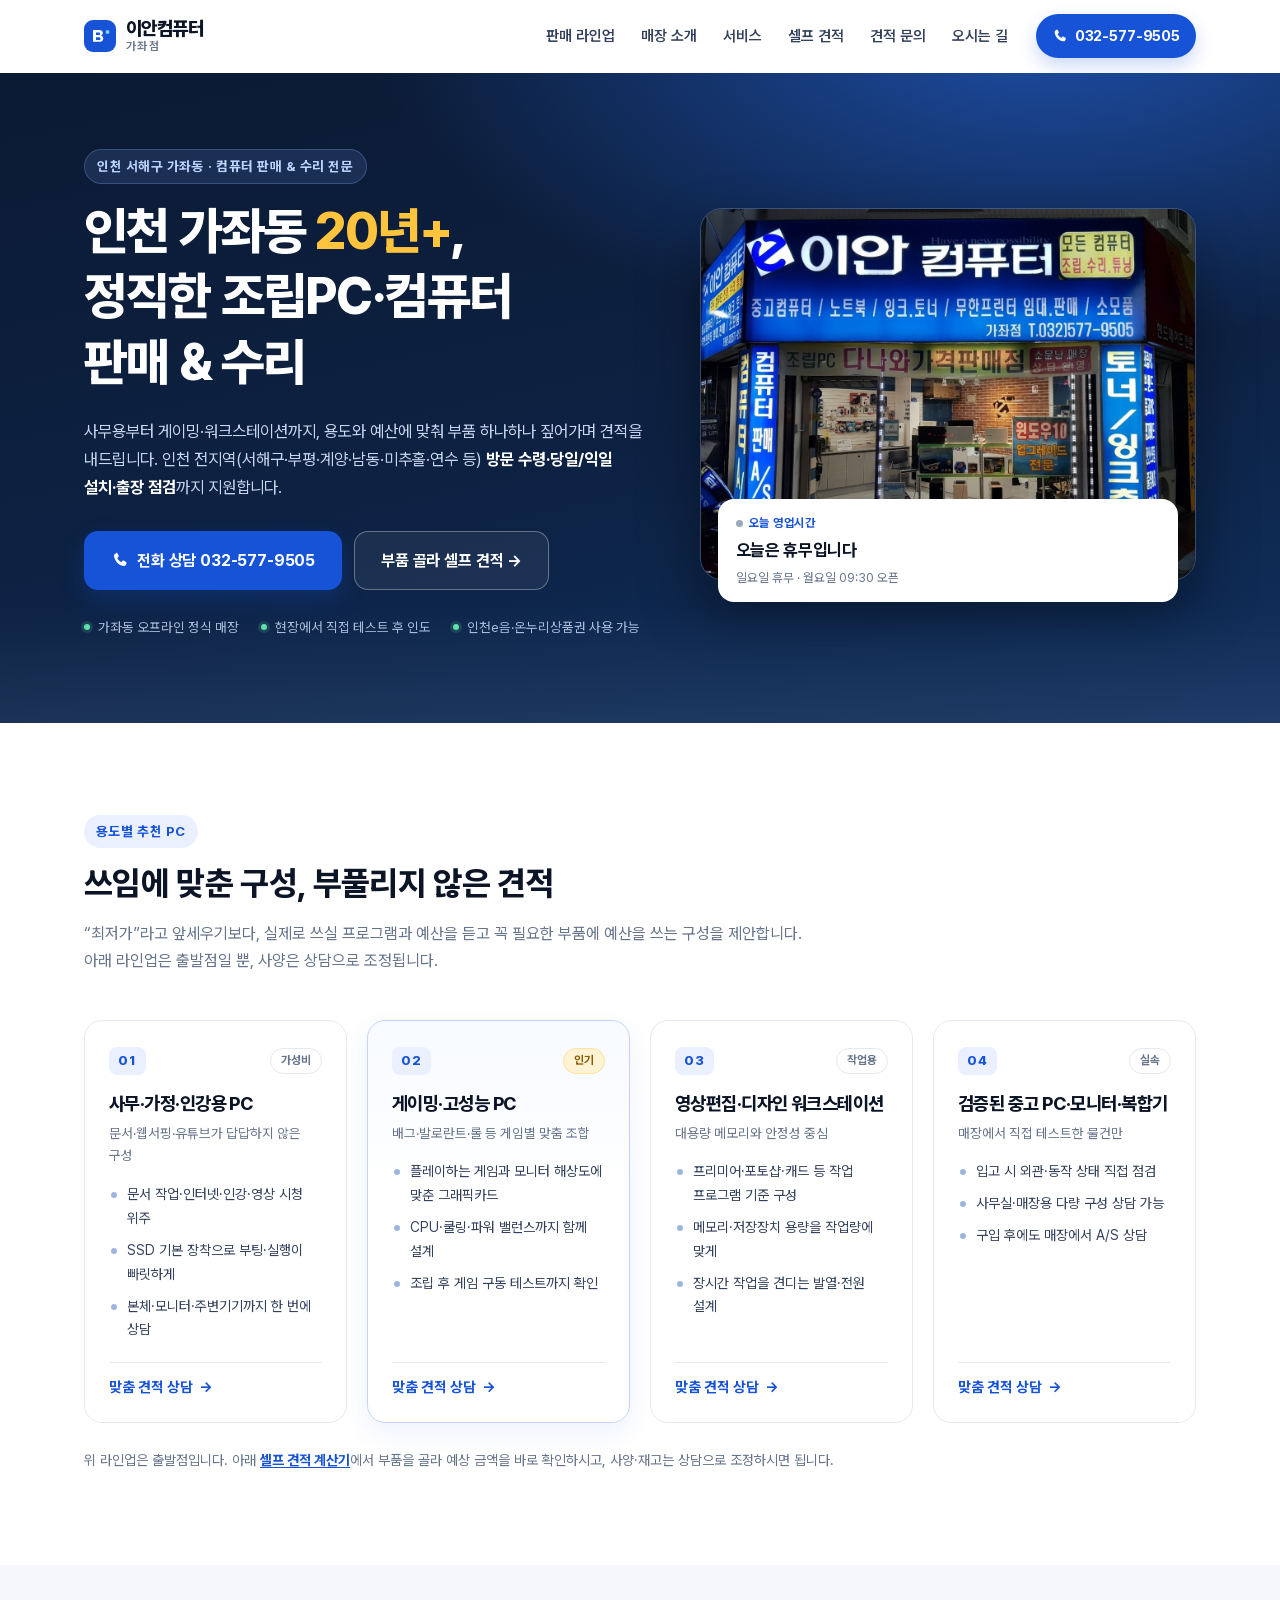
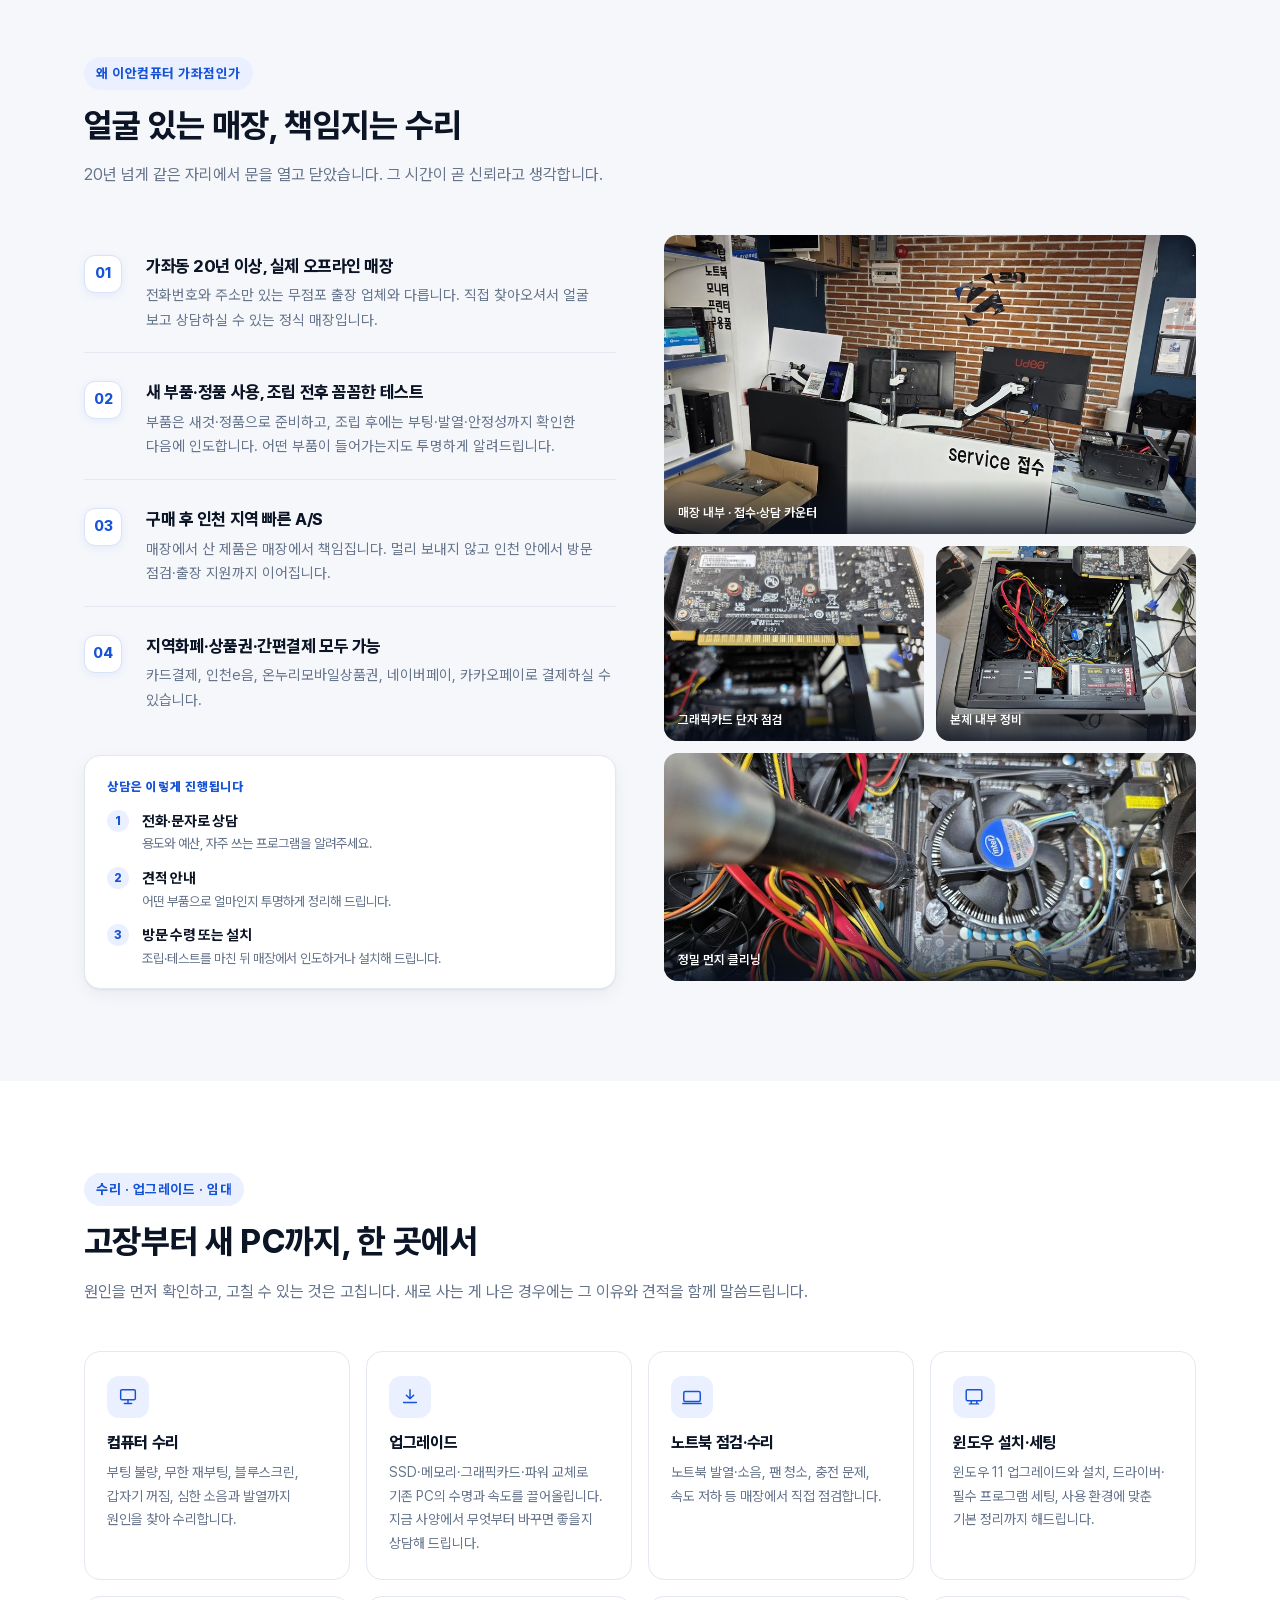
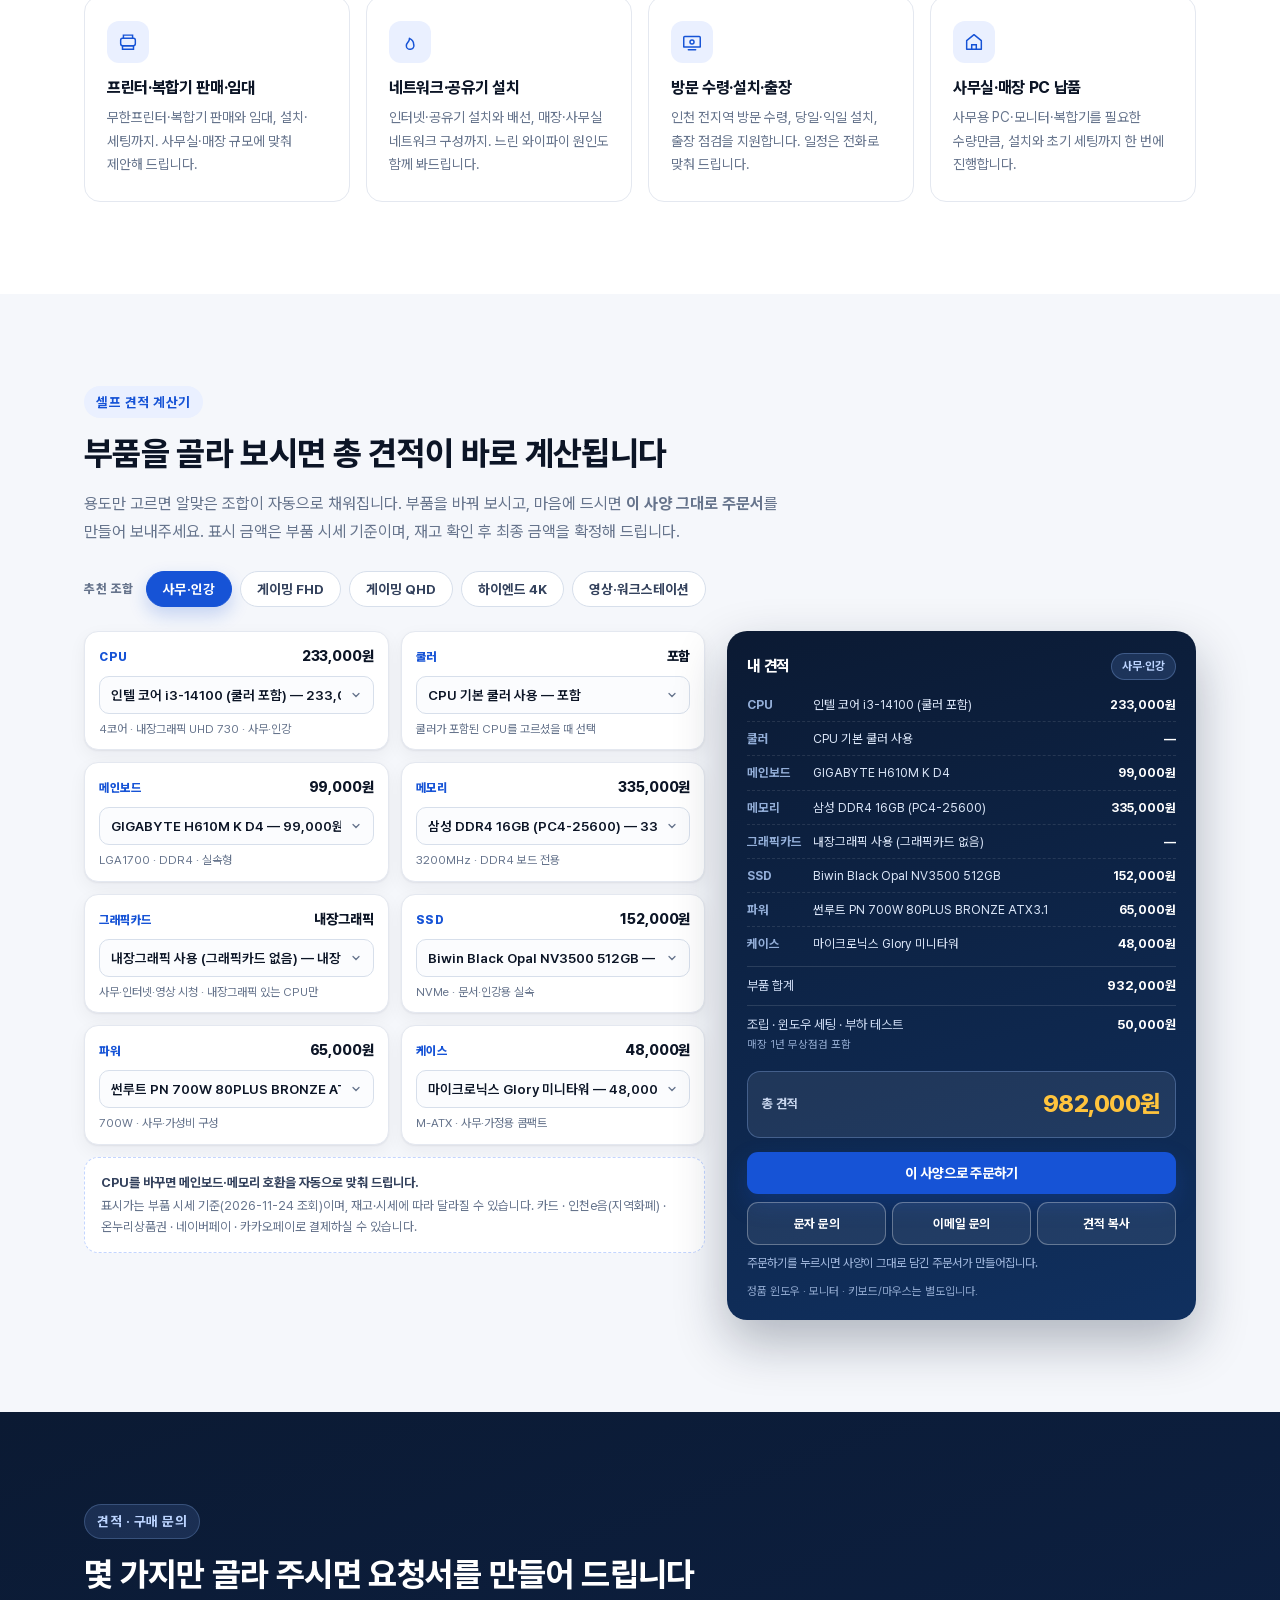
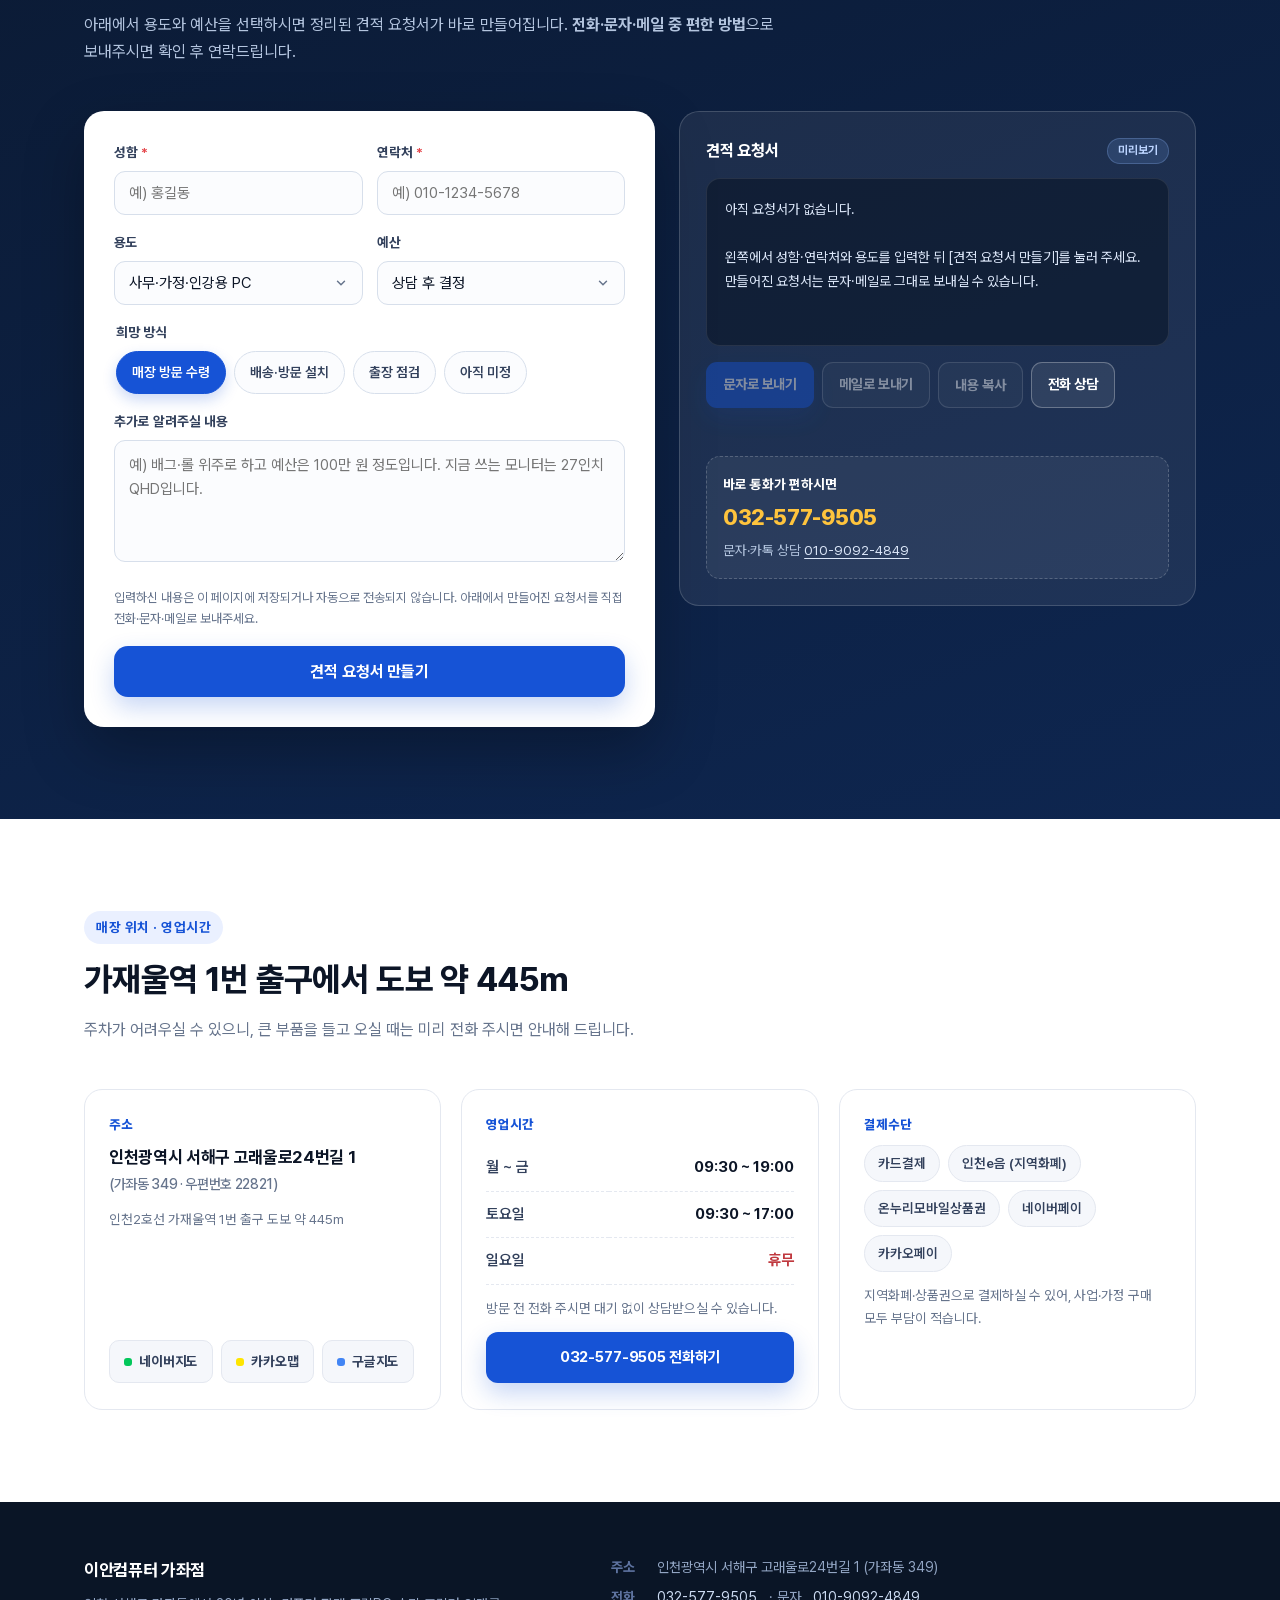
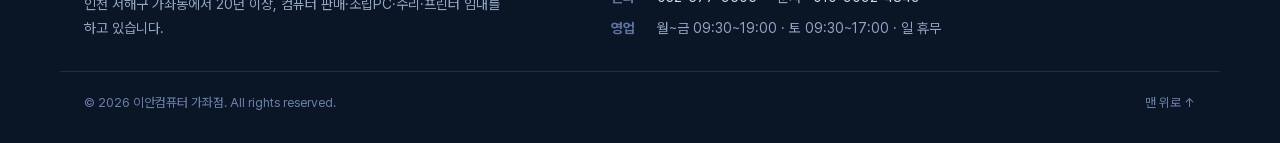
==== commit a8d6910d: "Add files via upload" ====
--- a/index.html
+++ b/index.html
@@ -12,7 +12,7 @@
   gtag('config', 'G-D6BPPYGSS7');
 </script>
 <title>이안컴퓨터 가좌점 | 인천 가좌동 조립PC·컴퓨터 판매·수리 전문점</title>
-<meta name="description" content="인천 서구 가좌동에서 20년 이상 운영 중인 이안컴퓨터 가좌점. 용도별 맞춤 조립PC, 컴퓨터 수리·업그레이드, 프린터·복합기 임대까지. 032-577-9505">
+<meta name="description" content="인천 서해구 가좌동에서 20년 이상 운영 중인 이안컴퓨터 가좌점. 용도별 맞춤 조립PC, 컴퓨터 수리·업그레이드, 프린터·복합기 임대까지. 032-577-9505">
 <meta name="keywords" content="가좌동 컴퓨터, 인천 컴퓨터 수리, 가좌동 조립PC, 인천 조립PC, 이안컴퓨터, 프린터 임대">
 <meta property="og:type" content="website">
 <meta property="og:title" content="이안컴퓨터 가좌점 | 인천 가좌동 20년+, 조립PC·컴퓨터 판매 & 수리">
@@ -30,12 +30,12 @@
   "@context": "https://schema.org",
   "@type": "ComputerStore",
   "name": "이안컴퓨터 가좌점",
-  "description": "인천 서구 가좌동에서 20년 이상 운영 중인 컴퓨터 판매·조립PC·수리 전문 매장",
+  "description": "인천 서해구 가좌동에서 20년 이상 운영 중인 컴퓨터 판매·조립PC·수리 전문 매장",
   "telephone": "+82-32-577-9505",
   "address": {
     "@type": "PostalAddress",
     "streetAddress": "고래울로24번길 1",
-    "addressLocality": "서구, 인천광역시",
+    "addressLocality": "서해구, 인천광역시",
     "addressRegion": "인천광역시",
     "postalCode": "22821",
     "addressCountry": "KR"
@@ -277,11 +277,11 @@
   <section class="hero">
     <div class="wrap hero-inner">
       <div class="hero-copy">
-        <p class="eyebrow">인천 서구 가좌동 · 컴퓨터 판매 &amp; 수리 전문</p>
+        <p class="eyebrow">인천 서해구 가좌동 · 컴퓨터 판매 &amp; 수리 전문</p>
         <h1>인천 가좌동 <span class="hl">20년+</span>,<br>정직한 조립PC·컴퓨터<br class="br-sp"> 판매 &amp; 수리</h1>
         <p class="hero-lead">
           사무용부터 게이밍·워크스테이션까지, 용도와 예산에 맞춰 부품 하나하나 짚어가며 견적을 내드립니다.
-          인천 전지역(서구·부평·계양·남동·미추홀·연수 등) <strong>방문 수령·당일/익일 설치·출장 점검</strong>까지 지원합니다.
+          인천 전지역(서해구·부평·계양·남동·미추홀·연수 등) <strong>방문 수령·당일/익일 설치·출장 점검</strong>까지 지원합니다.
         </p>
         <div class="hero-actions">
           <a class="btn btn-primary btn-lg" href="tel:0325779505">
@@ -670,7 +670,7 @@
               <legend>수령 방식</legend>
               <div class="chips">
                 <label class="chip"><input type="radio" name="soDelivery" value="매장 방문 수령" checked><span>매장 방문 수령</span></label>
-                <label class="chip"><input type="radio" name="soDelivery" value="인천 서구 인근 방문·설치 상담"><span>인천 서구 인근 방문·설치 상담</span></label>
+                <label class="chip"><input type="radio" name="soDelivery" value="인천 서해구 인근 방문·설치 상담"><span>인천 서해구 인근 방문·설치 상담</span></label>
               </div>
             </fieldset>
 
@@ -1572,7 +1572,7 @@
       <div class="visit-grid">
         <div class="visit-card">
           <h3>주소</h3>
-          <p class="visit-address">인천광역시 서구 고래울로24번길 1<br><span>(가좌동 349 · 우편번호 22821)</span></p>
+          <p class="visit-address">인천광역시 서해구 고래울로24번길 1<br><span>(가좌동 349 · 우편번호 22821)</span></p>
           <p class="visit-sub">인천2호선 가재울역 1번 출구 도보 약 445m</p>
           <div class="map-buttons">
             <a class="btn btn-map naver" href="https://map.naver.com/p/search/%EC%9D%B4%EC%95%88%EC%BB%B4%ED%93%A8%ED%84%B0%20%EA%B0%80%EC%A2%8C%EC%A0%90" target="_blank" rel="noopener">
@@ -1620,10 +1620,10 @@
   <div class="wrap footer-inner">
     <div class="footer-brand">
       <strong>이안컴퓨터 가좌점</strong>
-      <p>인천 서구 가좌동에서 20년 이상, 컴퓨터 판매·조립PC·수리·프린터 임대를 하고 있습니다.</p>
+      <p>인천 서해구 가좌동에서 20년 이상, 컴퓨터 판매·조립PC·수리·프린터 임대를 하고 있습니다.</p>
     </div>
     <div class="footer-info">
-      <p><span>주소</span> 인천광역시 서구 고래울로24번길 1 (가좌동 349)</p>
+      <p><span>주소</span> 인천광역시 서해구 고래울로24번길 1 (가좌동 349)</p>
       <p><span>전화</span> <a href="tel:0325779505">032-577-9505</a> · 문자 <a href="sms:01090924849">010-9092-4849</a></p>
       <p><span>영업</span> 월~금 09:30~19:00 · 토 09:30~17:00 · 일 휴무</p>
     </div>
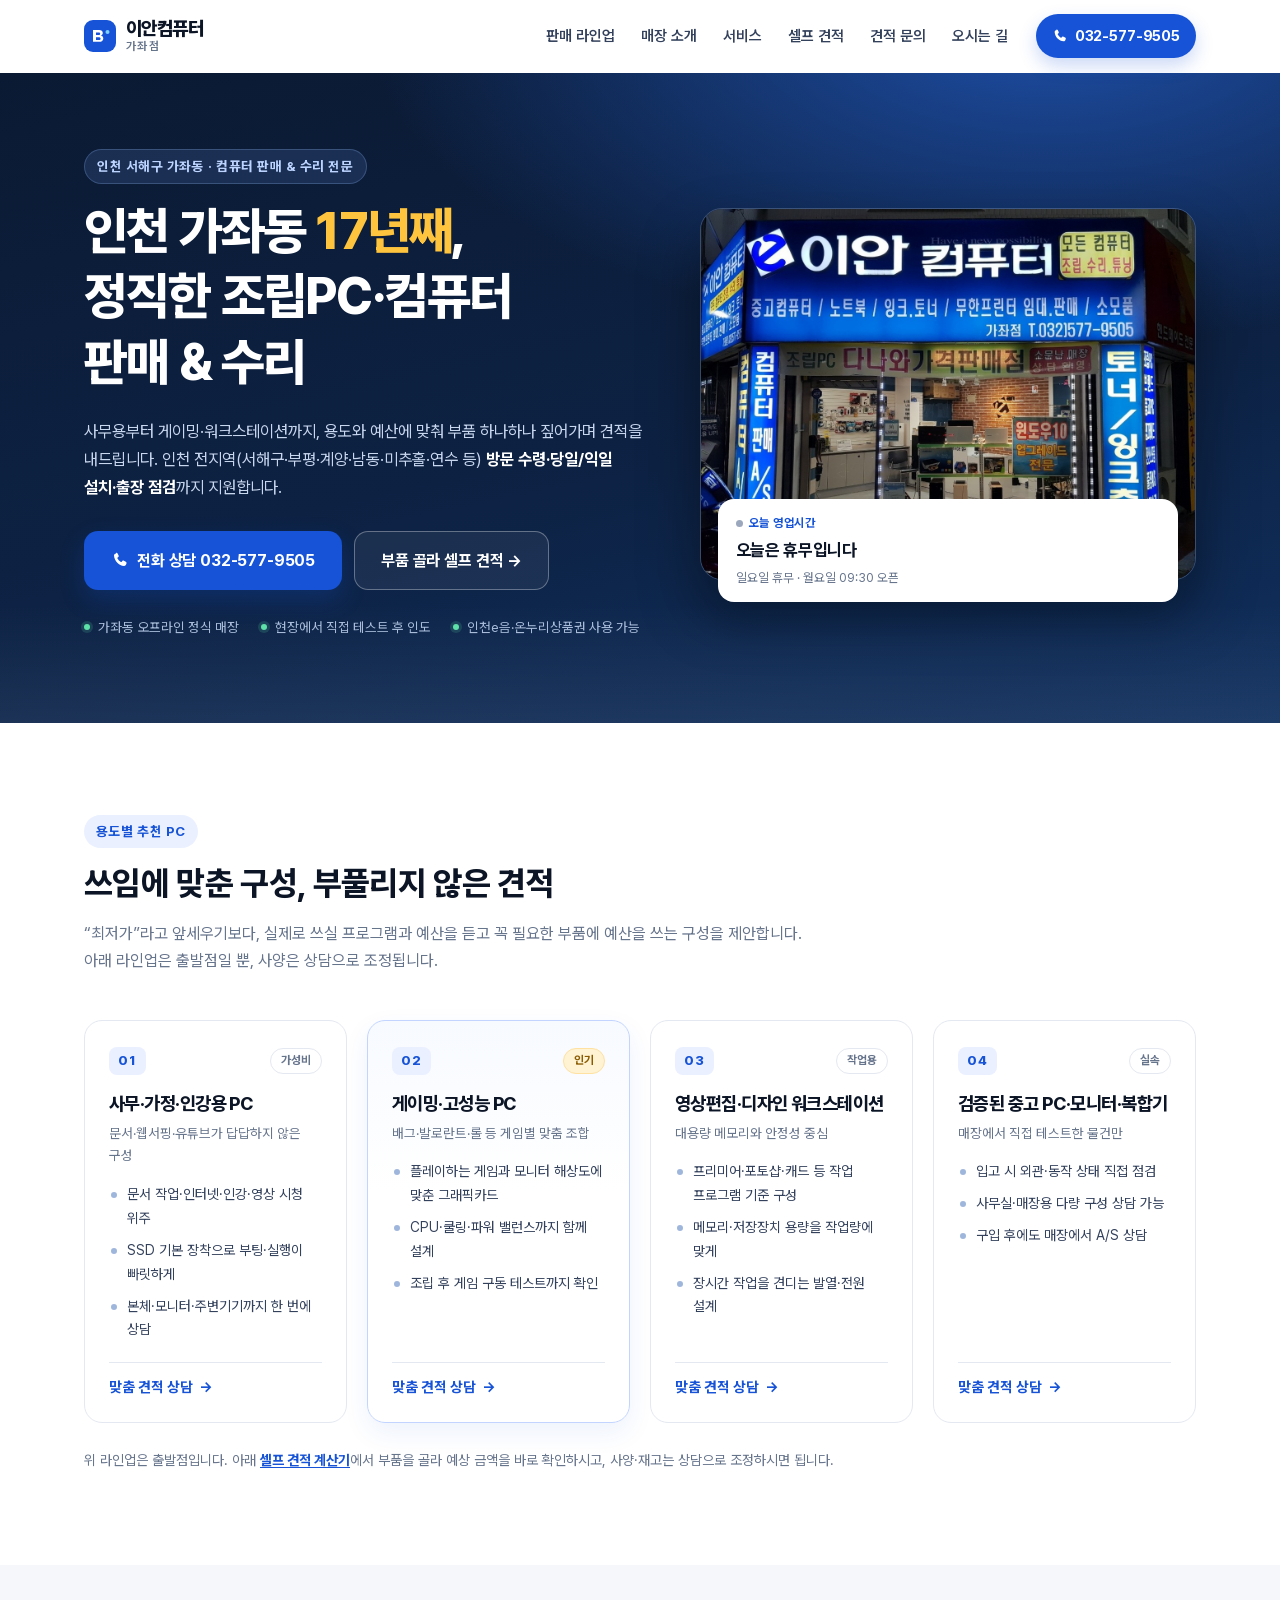
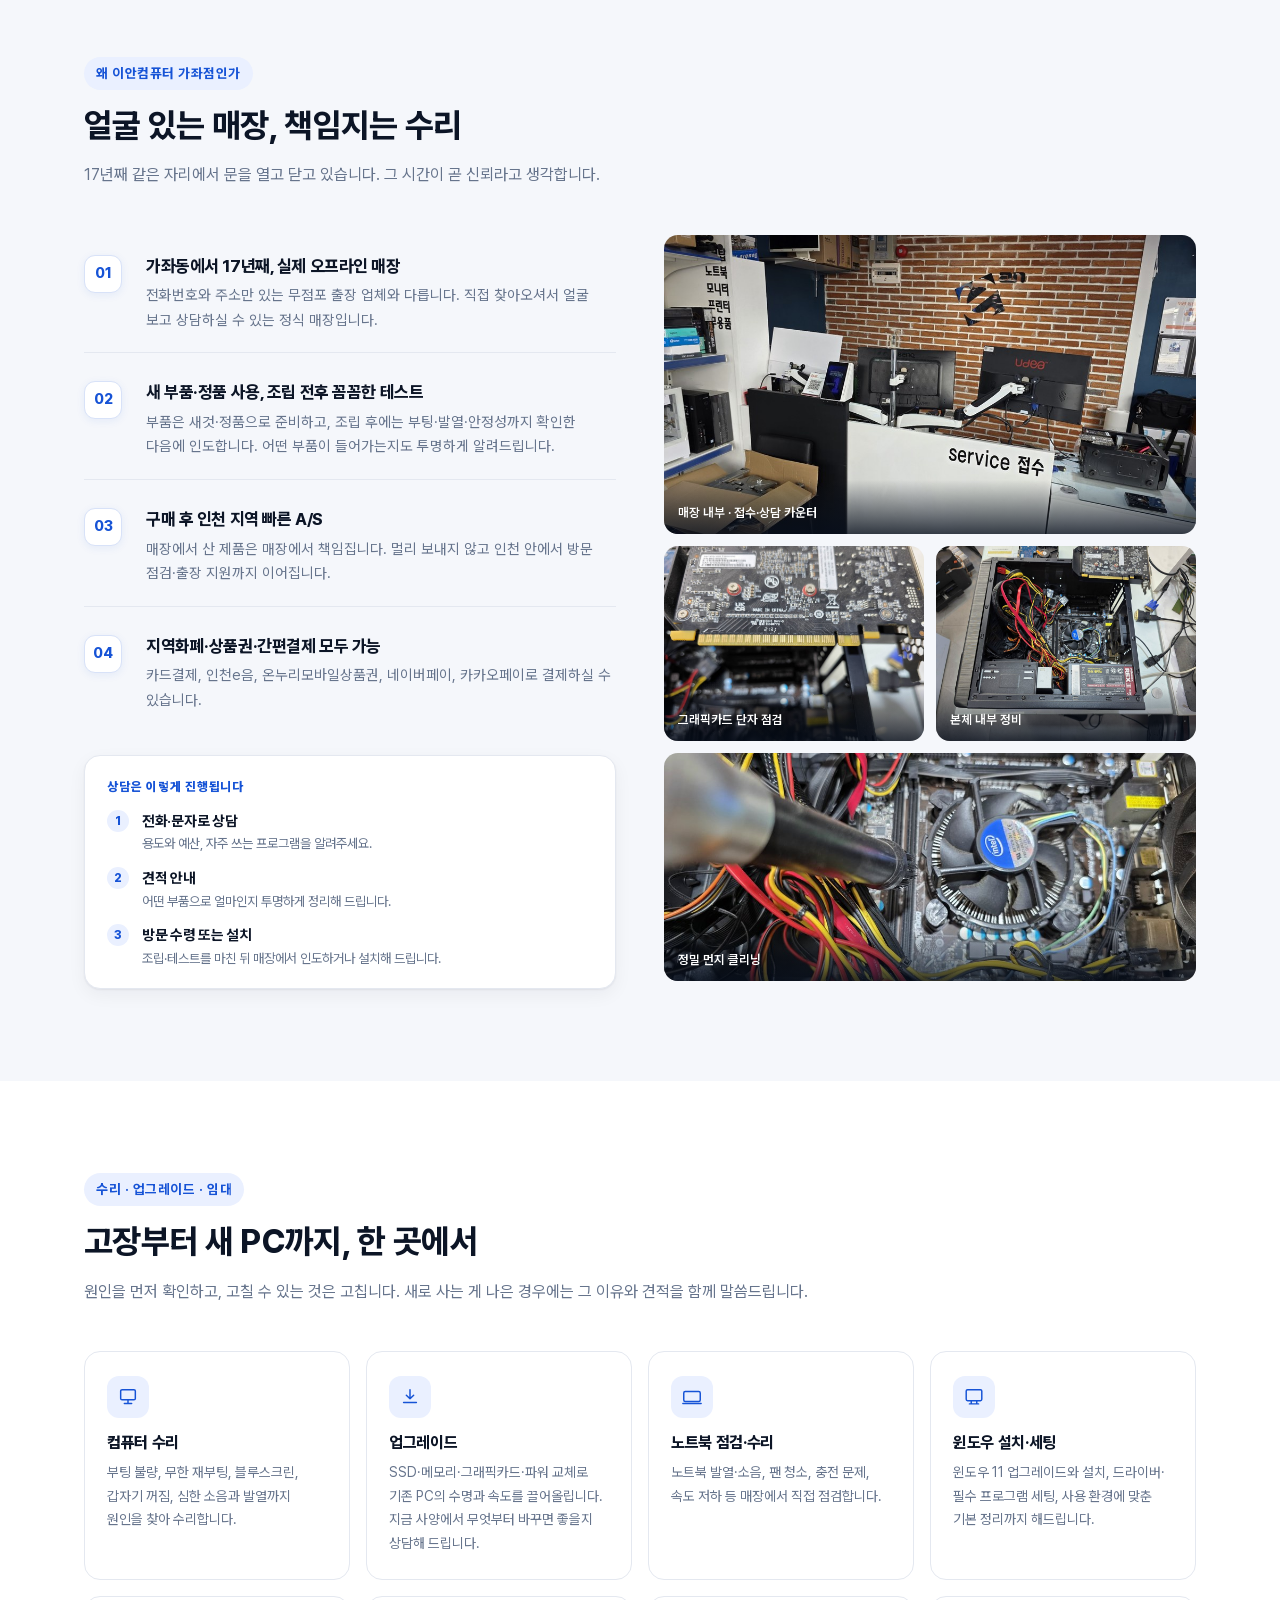
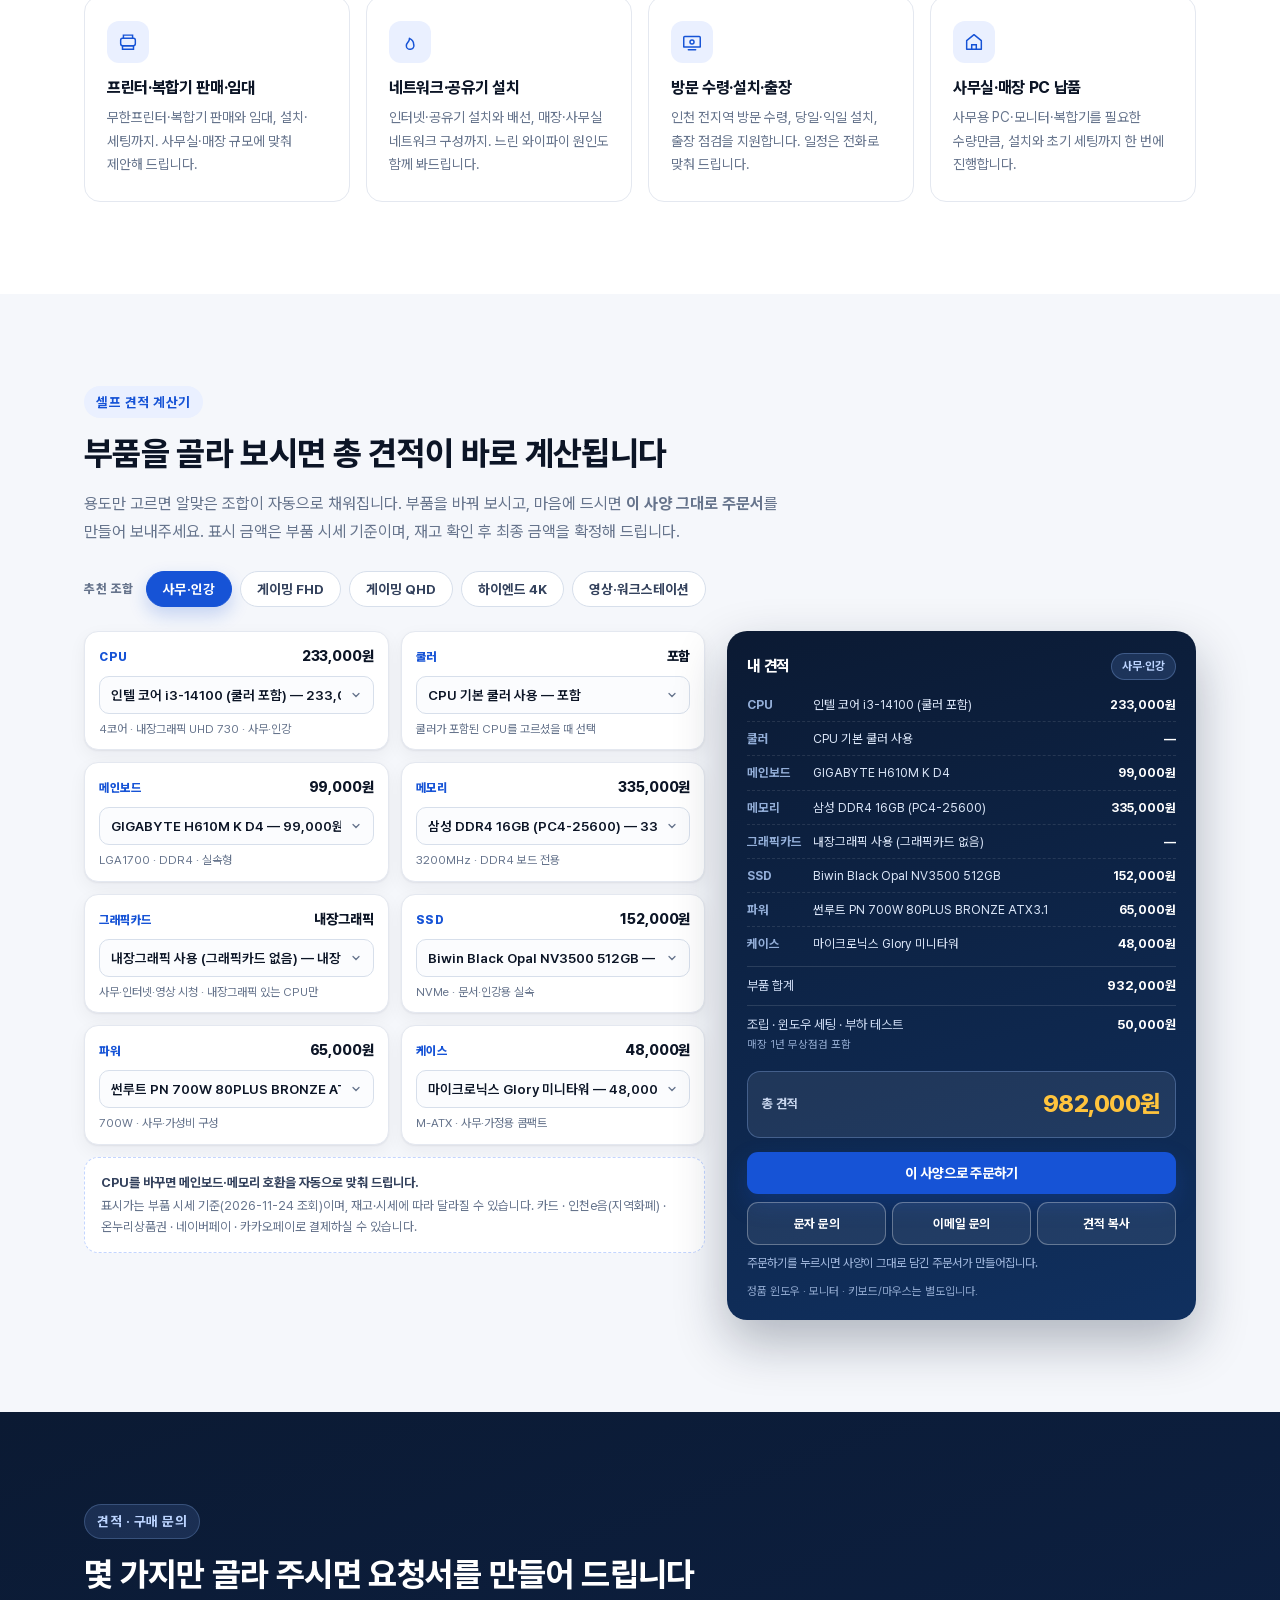
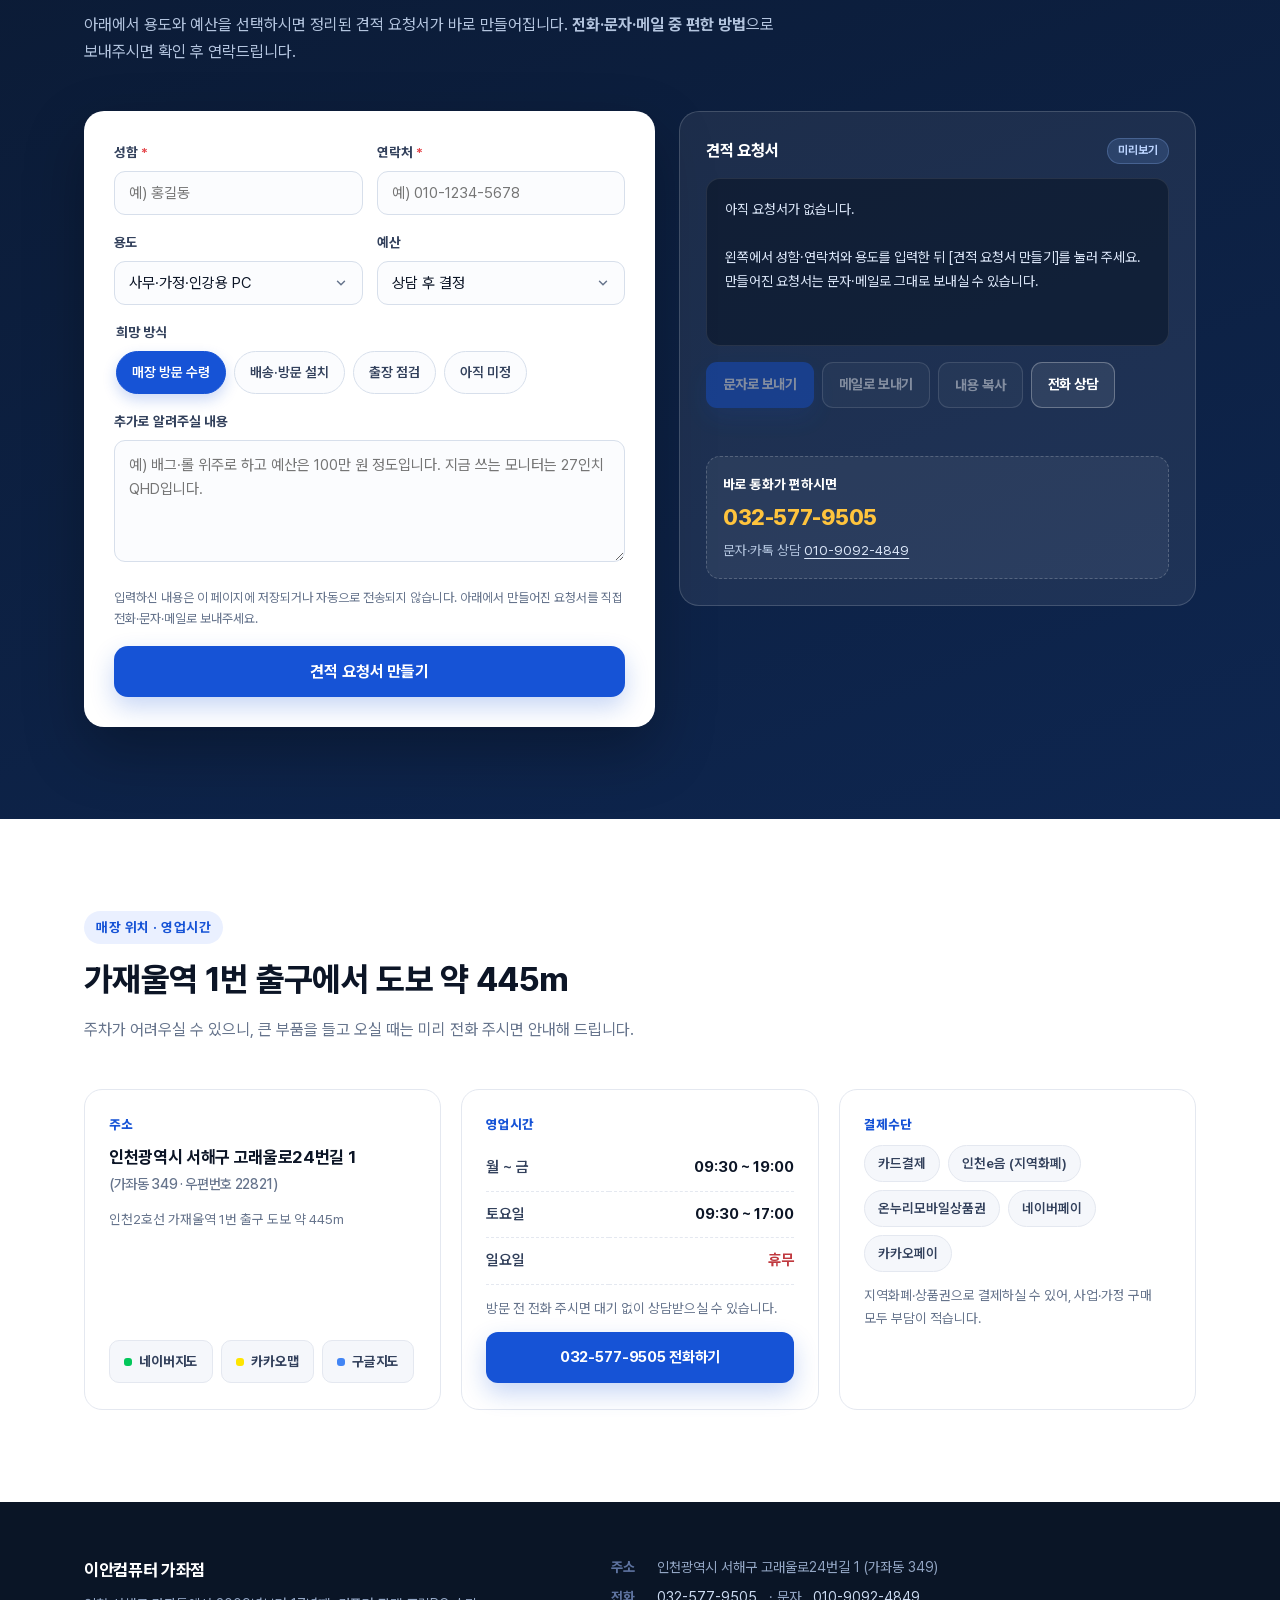
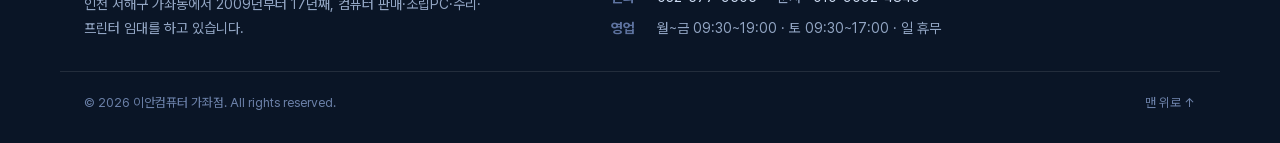
==== commit 293920bb: "Add files via upload" ====
--- a/index.html
+++ b/index.html
@@ -12,11 +12,11 @@
   gtag('config', 'G-D6BPPYGSS7');
 </script>
 <title>이안컴퓨터 가좌점 | 인천 가좌동 조립PC·컴퓨터 판매·수리 전문점</title>
-<meta name="description" content="인천 서해구 가좌동에서 20년 이상 운영 중인 이안컴퓨터 가좌점. 용도별 맞춤 조립PC, 컴퓨터 수리·업그레이드, 프린터·복합기 임대까지. 032-577-9505">
+<meta name="description" content="인천 서해구 가좌동에서 2009년부터 17년째 운영 중인 이안컴퓨터 가좌점. 용도별 맞춤 조립PC, 컴퓨터 수리·업그레이드, 프린터·복합기 임대까지. 032-577-9505">
 <meta name="keywords" content="가좌동 컴퓨터, 인천 컴퓨터 수리, 가좌동 조립PC, 인천 조립PC, 이안컴퓨터, 프린터 임대">
 <meta property="og:type" content="website">
-<meta property="og:title" content="이안컴퓨터 가좌점 | 인천 가좌동 20년+, 조립PC·컴퓨터 판매 & 수리">
-<meta property="og:description" content="인천 가좌동 20년 이상, 정직한 조립PC·컴퓨터 판매 & 수리. 인천 전지역 방문 수령·설치·출장 지원.">
+<meta property="og:title" content="이안컴퓨터 가좌점 | 인천 가좌동 17년째, 조립PC·컴퓨터 판매 & 수리">
+<meta property="og:description" content="인천 가좌동 17년째, 정직한 조립PC·컴퓨터 판매 & 수리. 인천 전지역 방문 수령·설치·출장 지원.">
 <meta property="og:image" content="https://shin-ilsup.github.io/eancomputer/images/storefront.jpg">
 <meta property="og:url" content="https://shin-ilsup.github.io/eancomputer/">
 <meta property="og:locale" content="ko_KR">
@@ -30,7 +30,8 @@
   "@context": "https://schema.org",
   "@type": "ComputerStore",
   "name": "이안컴퓨터 가좌점",
-  "description": "인천 서해구 가좌동에서 20년 이상 운영 중인 컴퓨터 판매·조립PC·수리 전문 매장",
+  "description": "인천 서해구 가좌동에서 2009년부터 17년째 운영 중인 컴퓨터 판매·조립PC·수리 전문 매장",
+  "foundingDate": "2009-10-16",
   "telephone": "+82-32-577-9505",
   "address": {
     "@type": "PostalAddress",
@@ -278,7 +279,7 @@
     <div class="wrap hero-inner">
       <div class="hero-copy">
         <p class="eyebrow">인천 서해구 가좌동 · 컴퓨터 판매 &amp; 수리 전문</p>
-        <h1>인천 가좌동 <span class="hl">20년+</span>,<br>정직한 조립PC·컴퓨터<br class="br-sp"> 판매 &amp; 수리</h1>
+        <h1>인천 가좌동 <span class="hl">17년째</span>,<br>정직한 조립PC·컴퓨터<br class="br-sp"> 판매 &amp; 수리</h1>
         <p class="hero-lead">
           사무용부터 게이밍·워크스테이션까지, 용도와 예산에 맞춰 부품 하나하나 짚어가며 견적을 내드립니다.
           인천 전지역(서해구·부평·계양·남동·미추홀·연수 등) <strong>방문 수령·당일/익일 설치·출장 점검</strong>까지 지원합니다.
@@ -394,7 +395,7 @@
       <header class="section-head">
         <p class="eyebrow">왜 이안컴퓨터 가좌점인가</p>
         <h2>얼굴 있는 매장, 책임지는 수리</h2>
-        <p class="section-desc">20년 넘게 같은 자리에서 문을 열고 닫았습니다. 그 시간이 곧 신뢰라고 생각합니다.</p>
+        <p class="section-desc">17년째 같은 자리에서 문을 열고 닫고 있습니다. 그 시간이 곧 신뢰라고 생각합니다.</p>
       </header>
 
       <div class="trust-layout">
@@ -403,7 +404,7 @@
           <article class="point">
             <span class="point-num">01</span>
             <div>
-              <h3>가좌동 20년 이상, 실제 오프라인 매장</h3>
+              <h3>가좌동에서 17년째, 실제 오프라인 매장</h3>
               <p>전화번호와 주소만 있는 무점포 출장 업체와 다릅니다. 직접 찾아오셔서 얼굴 보고 상담하실 수 있는 정식 매장입니다.</p>
             </div>
           </article>
@@ -1620,7 +1621,7 @@
   <div class="wrap footer-inner">
     <div class="footer-brand">
       <strong>이안컴퓨터 가좌점</strong>
-      <p>인천 서해구 가좌동에서 20년 이상, 컴퓨터 판매·조립PC·수리·프린터 임대를 하고 있습니다.</p>
+      <p>인천 서해구 가좌동에서 2009년부터 17년째, 컴퓨터 판매·조립PC·수리·프린터 임대를 하고 있습니다.</p>
     </div>
     <div class="footer-info">
       <p><span>주소</span> 인천광역시 서해구 고래울로24번길 1 (가좌동 349)</p>
